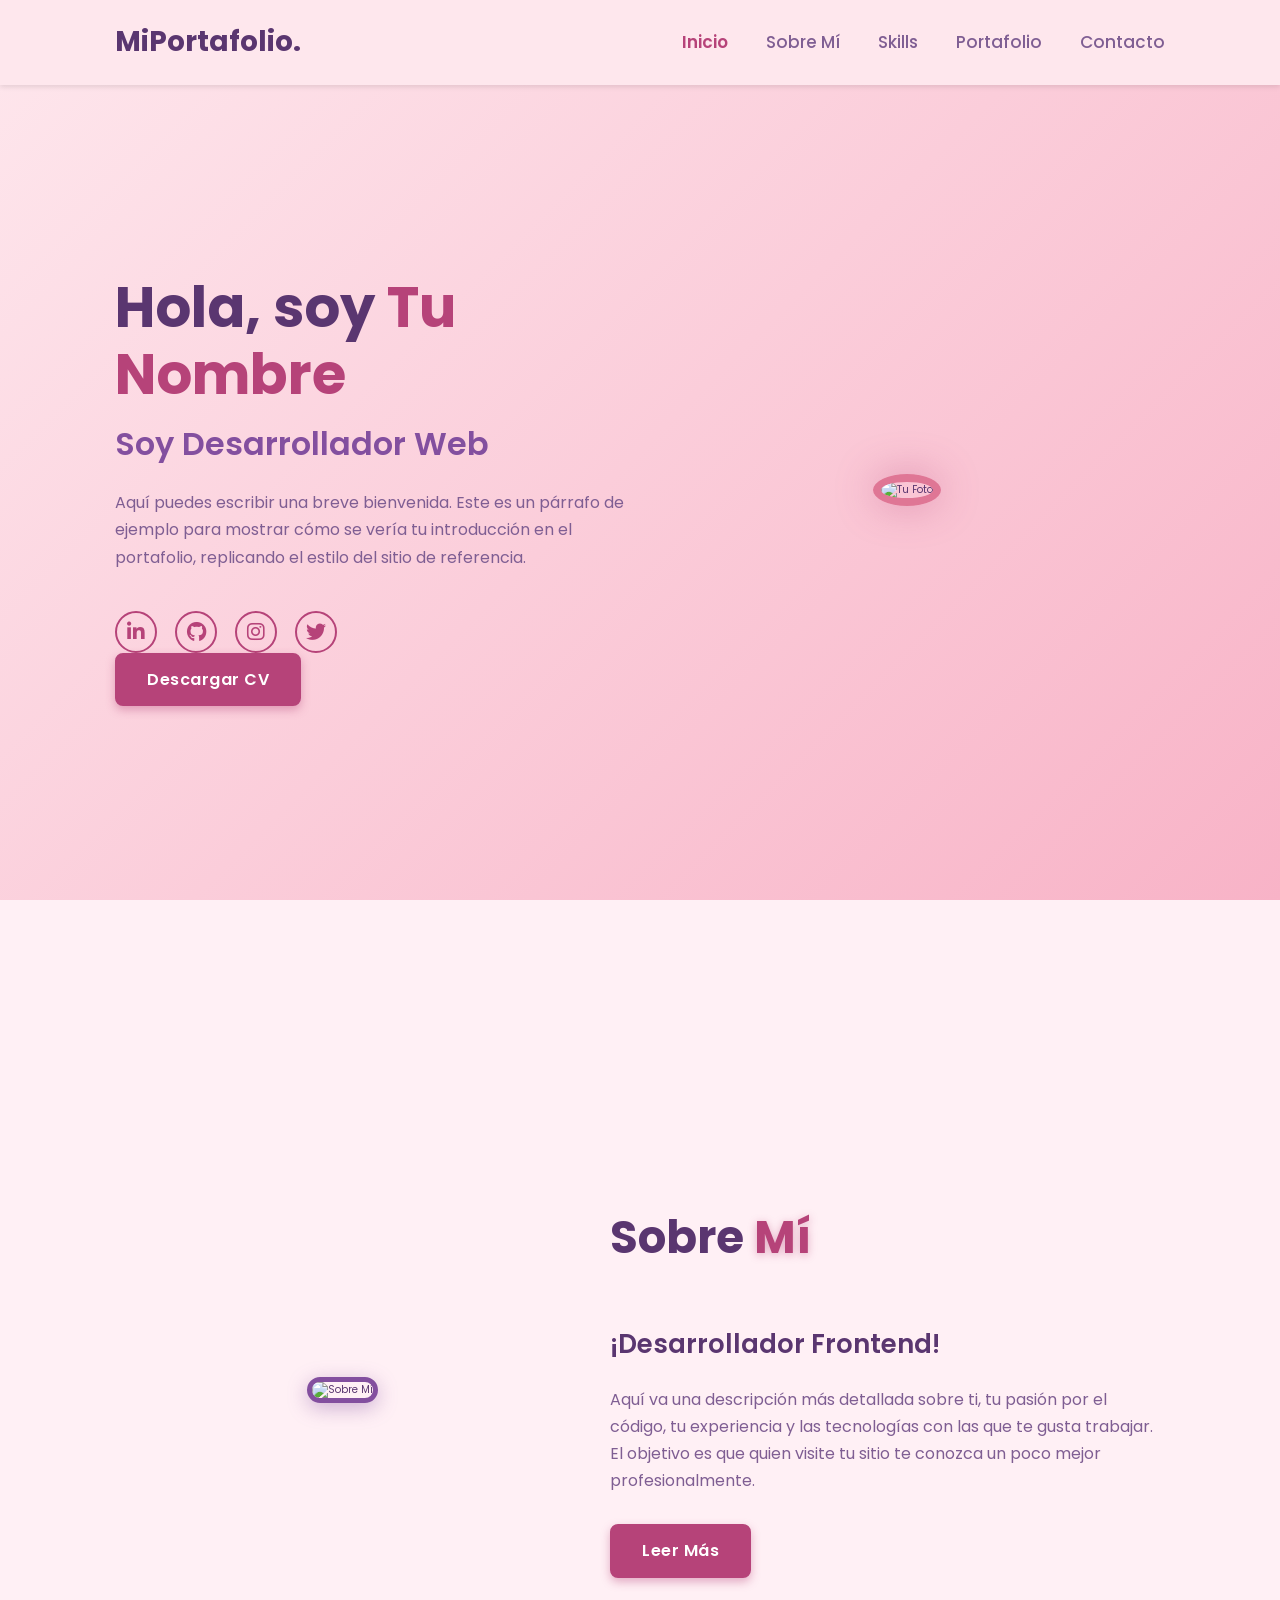
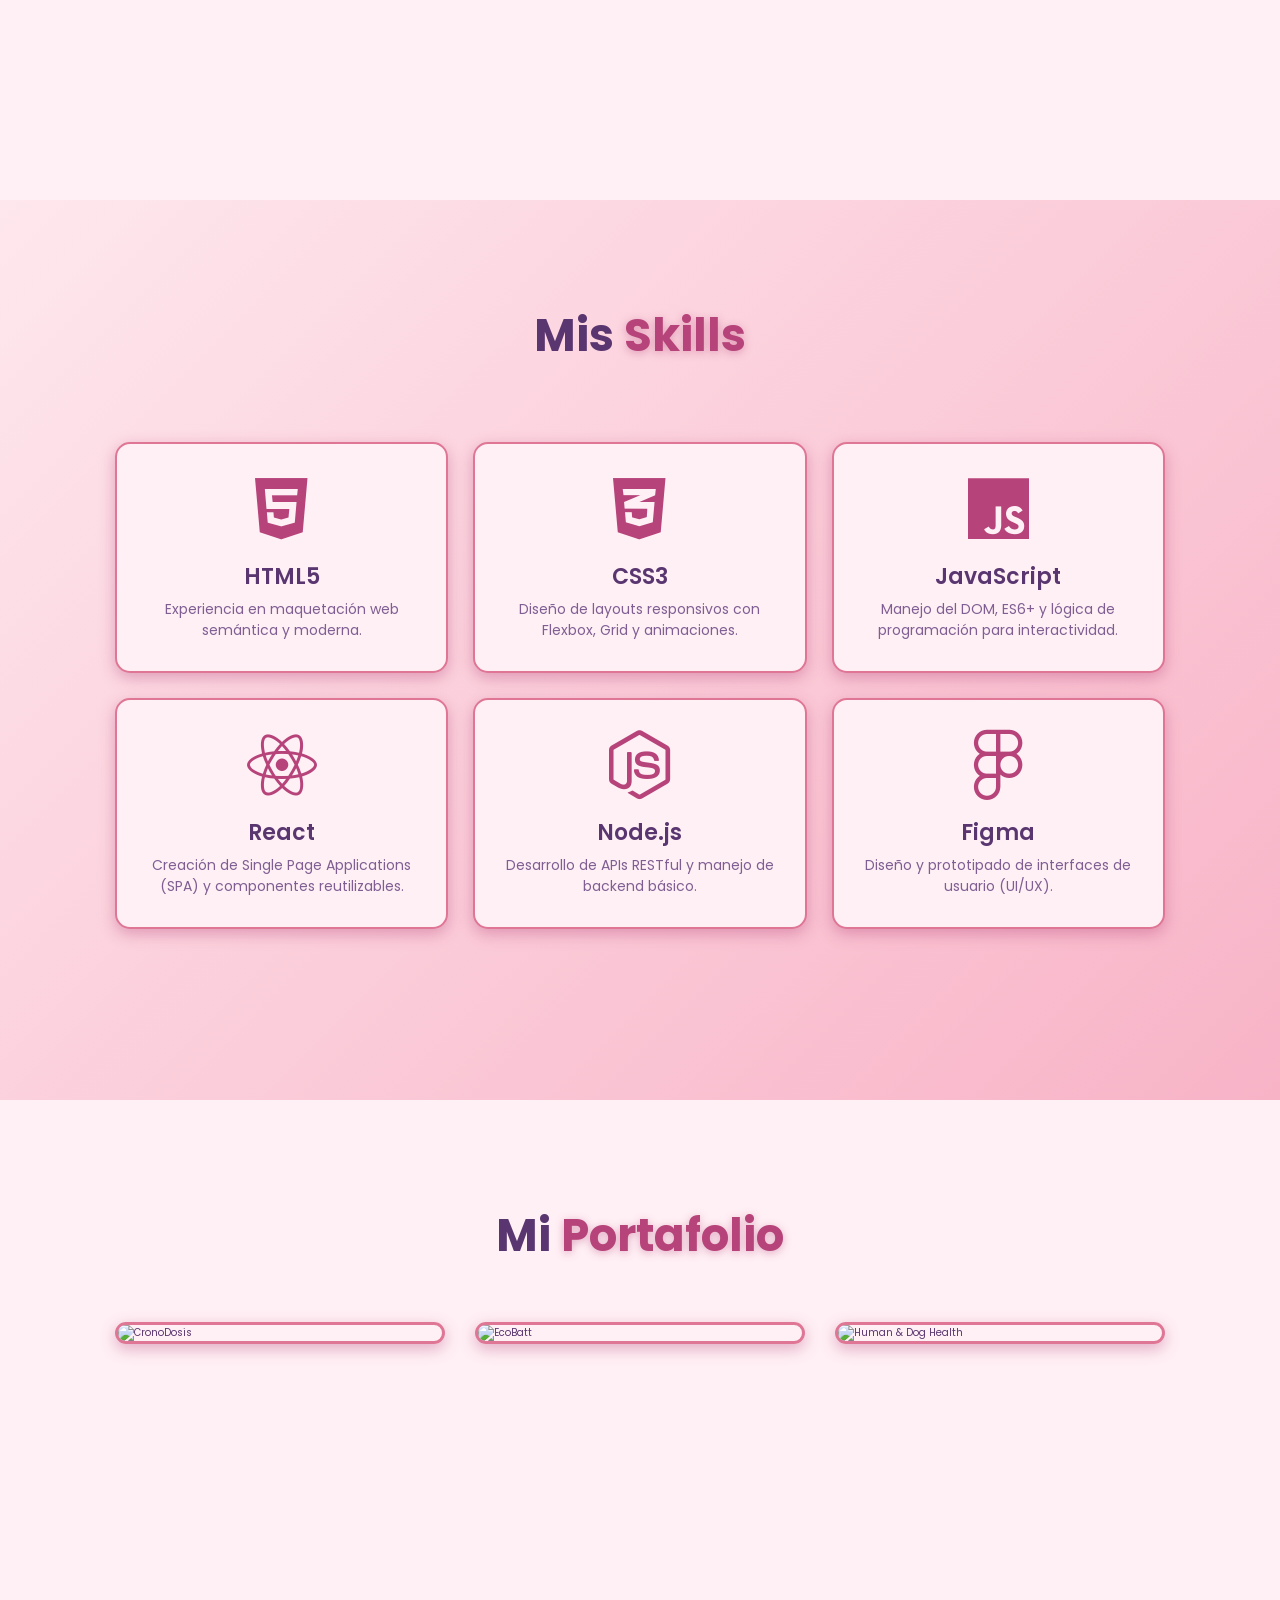
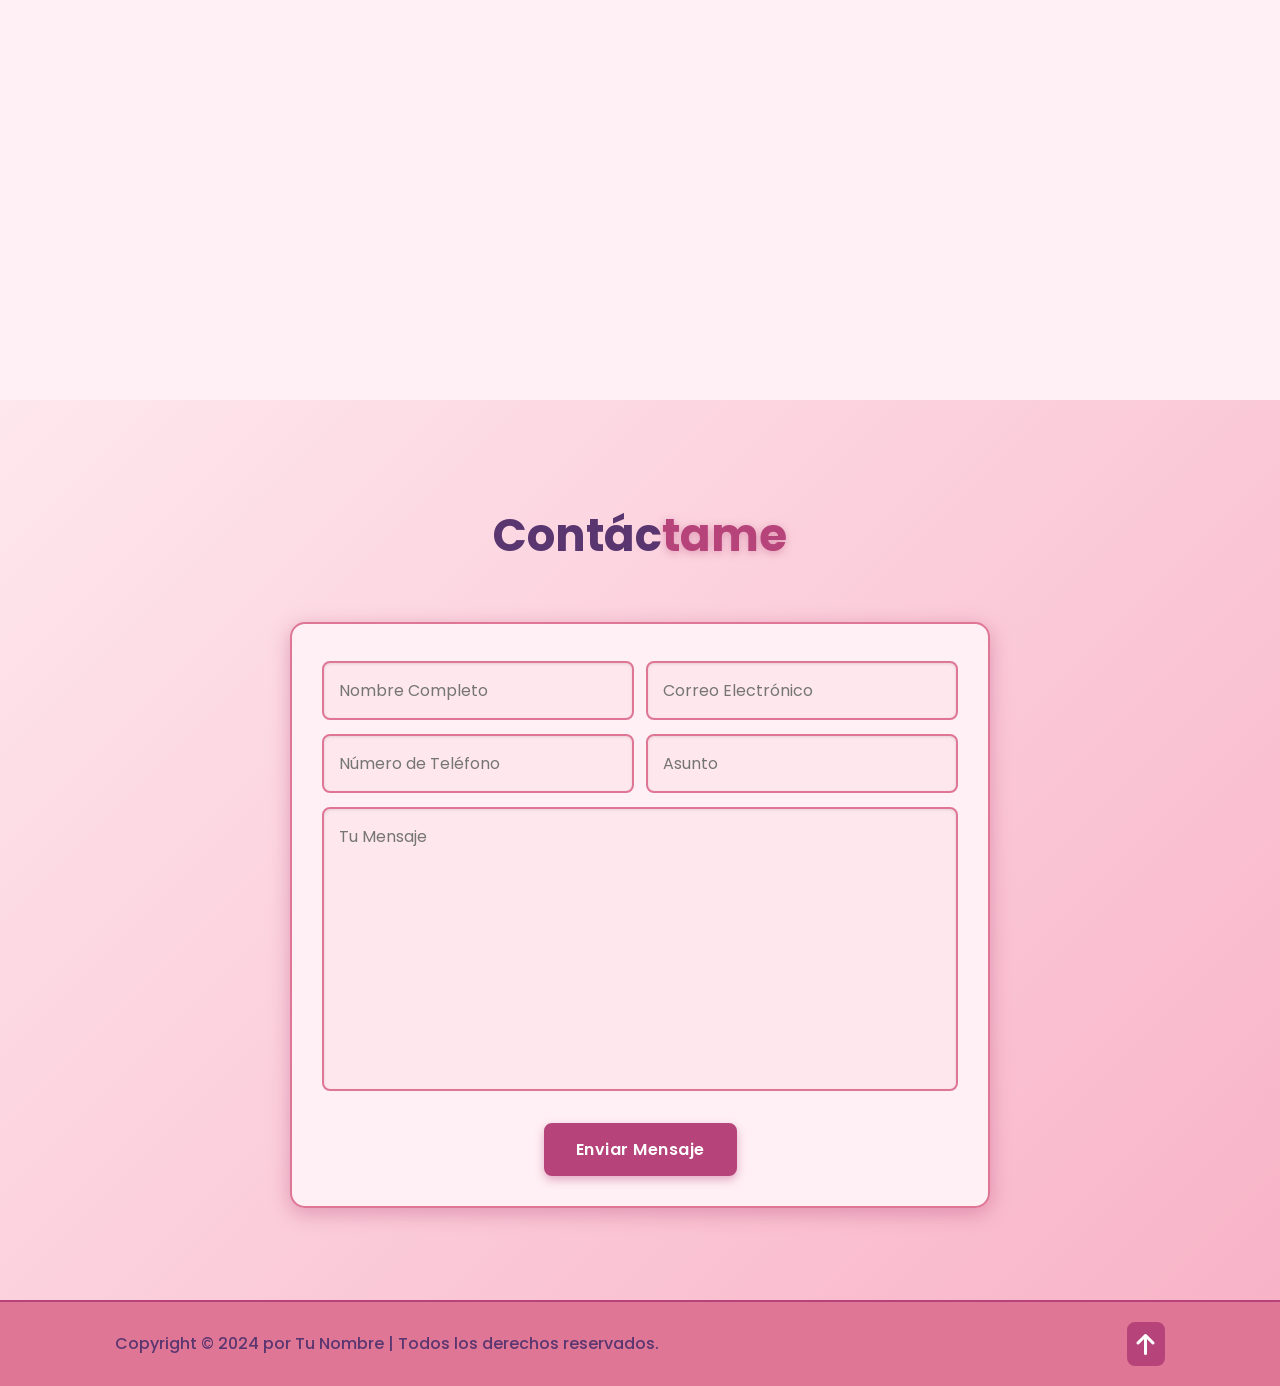
==== portafolio/index.html @ 4170297b "ok" ====
<!DOCTYPE html>
<html lang="es">
<head>
    <meta charset="UTF-8">
    <meta name="viewport" content="width=device-width, initial-scale=1.0">
    <title>Mi Portafolio - Dalia</title>
    
    <link rel="stylesheet" href="static/css/style.css">
    
    <link rel="stylesheet" href="https://cdnjs.cloudflare.com/ajax/libs/font-awesome/6.4.0/css/all.min.css">
</head>
<body>

    <header class="header" id="header">
        <a href="#home" class="logo">MiPortafolio.</a>
        
        <nav class="navbar">
            <a href="#home" class="active">Inicio</a>
            <a href="#about">Sobre Mí</a>
            <a href="#skills">Skills</a>
            <a href="#portfolio">Portafolio</a>
            <a href="#contact">Contacto</a>
        </nav>

        <div class="fas fa-bars" id="menu-icon"></div>
    </header>

    <section class="home" id="home">
        <div class="home-content">
            <h1>Hola, soy <span>Tu Nombre</span></h1>
            <h3 class="text-animation">Soy <span>Desarrollador Web</span></h3>
            <p>Aquí puedes escribir una breve bienvenida. Este es un párrafo de ejemplo para mostrar cómo se vería tu introducción en el portafolio, replicando el estilo del sitio de referencia.</p>
            
            <div class="social-links">
                <a href="#"><i class="fa-brands fa-linkedin-in"></i></a>
                <a href="#"><i class="fa-brands fa-github"></i></a>
                <a href="#"><i class="fa-brands fa-instagram"></i></a>
                <a href="#"><i class="fa-brands fa-twitter"></i></a>
            </div>

            <a href="#" class="btn">Descargar CV</a>
        </div>
        
        <div class="home-img">
            <img src="https://via.placeholder.com/500x500.png?text=Tu+Foto+Aqui" alt="Tu Foto">
        </div>
    </section>

    <section class="about" id="about">
        <div class="about-img">
            <img src="https://via.placeholder.com/500x500.png?text=Sobre+Mi" alt="Sobre Mí">
        </div>
        
        <div class="about-content">
            <h2 class="heading">Sobre <span>Mí</span></h2>
            <h3>¡Desarrollador Frontend!</h3>
            <p>Aquí va una descripción más detallada sobre ti, tu pasión por el código, tu experiencia y las tecnologías con las que te gusta trabajar. El objetivo es que quien visite tu sitio te conozca un poco mejor profesionalmente.</p>
            <a href="#" class="btn">Leer Más</a>
        </div>
    </section>

    <section class="skills" id="skills">
        <h2 class="heading">Mis <span>Skills</span></h2>
        
        <div class="skills-container">
            <div class="skills-box">
                <i class="fa-brands fa-html5"></i>
                <h3>HTML5</h3>
                <p>Experiencia en maquetación web semántica y moderna.</p>
            </div>
            
            <div class="skills-box">
                <i class="fa-brands fa-css3-alt"></i>
                <h3>CSS3</h3>
                <p>Diseño de layouts responsivos con Flexbox, Grid y animaciones.</p>
            </div>
            
            <div class="skills-box">
                <i class="fa-brands fa-js"></i>
                <h3>JavaScript</h3>
                <p>Manejo del DOM, ES6+ y lógica de programación para interactividad.</p>
            </div>
            
            <div class="skills-box">
                <i class="fa-brands fa-react"></i>
                <h3>React</h3>
                <p>Creación de Single Page Applications (SPA) y componentes reutilizables.</p>
            </div>

            <div class="skills-box">
                <i class="fa-brands fa-node-js"></i>
                <h3>Node.js</h3>
                <p>Desarrollo de APIs RESTful y manejo de backend básico.</p>
            </div>

            <div class="skills-box">
                <i class="fa-brands fa-figma"></i>
                <h3>Figma</h3>
                <p>Diseño y prototipado de interfaces de usuario (UI/UX).</p>
            </div>
        </div>
    </section>

    <section class="portfolio" id="portfolio">
        <h2 class="heading">Mi <span>Portafolio</span></h2>
        
        <div class="portfolio-container">
            <div class="portfolio-box">
                <img src="../assets/cronoDosis/prototipo.jpg" alt="CronoDosis">
                <div class="portfolio-layer">
                    <h4>CronoDosis</h4>
                    <p>Descripción del proyecto CronoDosis.</p>
                    <a href="#"><i class="fa-solid fa-up-right-from-square"></i></a>
                </div>
            </div>
            
            <div class="portfolio-box">
                <img src="../assets/ecoBatt/plano_ecobatt.png" alt="EcoBatt">
                <div class="portfolio-layer">
                    <h4>EcoBatt</h4>
                    <p>Descripción del proyecto EcoBatt.</p>
                    <a href="#"><i class="fa-solid fa-up-right-from-square"></i></a>
                </div>
            </div>
            
            <div class="portfolio-box">
                <img src="../assets/human&dog_health/mapa.png" alt="Human & Dog Health">
                <div class="portfolio-layer">
                    <h4>Human & Dog Health</h4>
                    <p>Descripción del proyecto de salud.</p>
                    <a href="#"><i class="fa-solid fa-up-right-from-square"></i></a>
                </div>
            </div>

            </div>
    </section>

    <section class="contact" id="contact">
        <h2 class="heading">Contác<span>tame</span></h2>
        
        <form action="#">
            <div class="input-box">
                <input type="text" placeholder="Nombre Completo">
                <input type="email" placeholder="Correo Electrónico">
            </div>
            <div class="input-box">
                <input type="tel" placeholder="Número de Teléfono">
                <input type="text" placeholder="Asunto">
            </div>
            <textarea name="message" id="message" cols="30" rows="10" placeholder="Tu Mensaje"></textarea>
            <input type="submit" value="Enviar Mensaje" class="btn">
        </form>
    </section>

    <footer class="footer">
        <div class="footer-text">
            <p>Copyright &copy; 2024 por Tu Nombre | Todos los derechos reservados.</p>
        </div>
        
        <div class="footer-iconTop">
            <a href="#home"><i class="fa-solid fa-arrow-up"></i></a>
        </div>
    </footer>

    <script src="static/js/script.js"></script>
</body>
</html>
---- portafolio/static/css/style.css ----
/* Importar una fuente de Google Fonts (opcional) */
@import url('https://fonts.googleapis.com/css2?family=Poppins:wght@300;400;500;600;700;800&display=swap');

* {
    margin: 0;
    padding: 0;
    box-sizing: border-box;
    text-decoration: none;
    border: none;
    outline: none;
    scroll-behavior: smooth;
    font-family: 'Poppins', sans-serif;
}

/* --- Paleta de Colores (inspirada en las dalias) --- */
:root {
    --dahlia-light-pink: #FEE7ED;
    --dahlia-soft-pink: #F8B3C7;
    --dahlia-medium-pink: #DF7695;
    --dahlia-fuchsia: #B64379;
    --dahlia-purple: #834F9F;
    --dahlia-dark-purple: #5A3670;

    --bg-primary: var(--dahlia-light-pink);
    --bg-secondary: var(--dahlia-soft-pink);
    --bg-tertiary: #FFF0F5;

    --main-accent: var(--dahlia-fuchsia);
    --secondary-accent: var(--dahlia-medium-pink);
    --tertiary-accent: var(--dahlia-purple);

    --text-primary: var(--dahlia-dark-purple);
    --text-secondary: #7F5E93;
    --text-on-accent: white;

    --shadow-color-main: rgba(90, 54, 112, 0.4);
    --shadow-color-secondary: rgba(182, 67, 121, 0.4);
    --shadow-color-tertiary: rgba(131, 79, 159, 0.4);
    --shadow-color-light: rgba(0, 0, 0, 0.1);

    --border-soft: var(--main-accent);
    --border-vibrant: var(--dahlia-dark-purple);

    --hover-bg: var(--dahlia-dark-purple);
    --hover-text: white;
}

html {
    font-size: 62.5%;
    overflow-x: hidden;
}

body {
    background: var(--bg-primary);
    color: var(--text-primary);
    line-height: 1.6;
}

section {
    min-height: 100vh;
    padding: 10rem 9% 2rem;
}

/* --- Encabezado (Header) - Estilo Réplica --- */
.header {
    position: fixed;
    top: 0;
    left: 0;
    width: 100%;
    padding: 2rem 9%;
    background: var(--bg-primary); /* Fondo rosa pálido */
    display: flex;
    justify-content: space-between;
    align-items: center;
    z-index: 1000;
    transition: all .3s ease;
    box-shadow: 0 .2rem .5rem var(--shadow-color-light);
}

/* Encabezado "pegajoso" (sticky) que se añade con JS */
.header.sticky {
    background: var(--bg-tertiary);
    box-shadow: 0 .4rem 1rem var(--shadow-color-secondary);
    padding: 1.5rem 9%;
}

.logo {
    font-size: 2.8rem;
    color: var(--text-primary);
    font-weight: 700;
}

.navbar a {
    font-size: 1.7rem;
    color: var(--text-secondary); /* Texto secundario morado */
    font-weight: 500;
    margin-left: 3.5rem;
    transition: .3s ease;
}

.navbar a:hover,
.navbar a.active {
    color: var(--main-accent); /* Acento fucsia al estar activo */
    font-weight: 600;
}

#menu-icon {
    font-size: 3.6rem;
    color: var(--text-primary);
    cursor: pointer;
    display: none; /* Oculto en escritorio */
}

/* --- Estilos Generales de Componentes --- */
.heading {
    text-align: center;
    font-size: 4.5rem;
    margin-bottom: 5rem;
    font-weight: 700;
}

.heading span {
    color: var(--main-accent);
    text-shadow: 0 .2rem .8rem var(--shadow-color-secondary);
}

.btn {
    display: inline-block;
    padding: 1.2rem 3rem;
    background: var(--main-accent);
    border-radius: 0.8rem; /* Bordes menos redondeados, como en el sitio */
    box-shadow: 0 .4rem 1rem var(--shadow-color-secondary);
    font-size: 1.6rem;
    color: var(--text-on-accent);
    letter-spacing: .05rem;
    font-weight: 600;
    transition: all .4s ease;
    border: .2rem solid var(--main-accent);
}

.btn:hover {
    background: var(--hover-bg);
    transform: scale(1.03);
    box-shadow: 0 .6rem 1.5rem var(--shadow-color-main);
    border-color: var(--hover-bg);
}

/* --- Sección Inicio (Home) --- */
.home {
    display: flex;
    justify-content: space-between;
    align-items: center;
    flex-wrap: wrap;
    gap: 2rem;
    background: linear-gradient(135deg, var(--bg-primary) 0%, var(--bg-secondary) 100%);
}

.home-content {
    flex: 1 1 40rem;
}

.home-content h1 {
    font-size: 5.6rem;
    font-weight: 700;
    color: var(--text-primary);
    line-height: 1.2;
}

.home-content h1 span {
    color: var(--main-accent);
}

.home-content h3 {
    font-size: 3.2rem;
    font-weight: 600;
    color: var(--tertiary-accent); /* Acento morado */
    margin: 1rem 0;
}

.home-content p {
    font-size: 1.6rem;
    color: var(--text-secondary);
    margin: 2rem 0 4rem;
    font-weight: 400;
    line-height: 1.7;
}

.social-links a {
    display: inline-flex;
    justify-content: center;
    align-items: center;
    width: 4.2rem;
    height: 4.2rem;
    background: transparent;
    border: .2rem solid var(--main-accent);
    border-radius: 50%;
    font-size: 2rem;
    color: var(--main-accent);
    margin: 0 1.5rem 0 0;
    transition: .3s ease;
}

.social-links a:hover {
    background: var(--main-accent);
    color: var(--text-on-accent);
    box-shadow: 0 0 1.5rem var(--shadow-color-secondary);
}

.home-img {
    flex: 1 1 40rem;
    text-align: center;
}

.home-img img {
    width: 80%;
    max-width: 45rem;
    border-radius: 50%;
    border: .8rem solid var(--secondary-accent);
    box-shadow: 0 0 4rem var(--shadow-color-secondary);
    animation: floatImage 4s ease-in-out infinite alternate;
}

@keyframes floatImage {
    0% { transform: translateY(0); }
    100% { transform: translateY(-2.4rem); }
}

/* --- Sección Sobre Mí (About) --- */
.about {
    display: flex;
    justify-content: center;
    align-items: center;
    flex-wrap: wrap;
    gap: 4rem;
    background: var(--bg-tertiary); /* Fondo blanco rosado */
}

.about-img {
    flex: 1 1 40rem;
    text-align: center;
}

.about-img img {
    width: 80%;
    max-width: 45rem;
    border-radius: 1.5rem; /* Borde cuadrado como en el sitio */
    border: .5rem solid var(--tertiary-accent);
    box-shadow: 0 .5rem 2rem var(--shadow-color-tertiary);
}

.about-content {
    flex: 1 1 50rem;
}

.about-content h2 {
    text-align: left;
    font-size: 4.5rem;
}

.about-content h3 {
    font-size: 2.6rem;
    font-weight: 600;
    color: var(--text-primary);
    margin-top: 1rem;
}

.about-content p {
    font-size: 1.6rem;
    color: var(--text-secondary);
    margin: 2rem 0 3rem;
    font-weight: 400;
    line-height: 1.7;
}

/* --- Sección Habilidades (Skills) - REPLICA --- */
.skills {
    background: linear-gradient(135deg, var(--bg-primary) 0%, var(--bg-secondary) 100%);
}

.skills .heading {
    margin-bottom: 7rem;
}

.skills-container {
    display: grid;
    grid-template-columns: repeat(auto-fit, minmax(25rem, 1fr));
    gap: 2.5rem;
    justify-content: center;
}

.skills-box {
    background: var(--bg-tertiary);
    padding: 3rem 2rem;
    border-radius: 1.5rem;
    text-align: center;
    border: .2rem solid var(--secondary-accent);
    box-shadow: 0 .5rem 1.5rem var(--shadow-color-secondary);
    transition: all .4s ease;
}

.skills-box:hover {
    transform: translateY(-1rem);
    border-color: var(--tertiary-accent);
    box-shadow: 0 1rem 2.5rem var(--shadow-color-tertiary);
}

.skills-box i {
    font-size: 7rem;
    color: var(--main-accent);
    margin-bottom: 1.5rem;
}

.skills-box h3 {
    font-size: 2.2rem;
    font-weight: 600;
    color: var(--text-primary);
    margin-bottom: 0.5rem;
}

.skills-box p {
    font-size: 1.4rem;
    color: var(--text-secondary);
    line-height: 1.5;
}

/* --- Sección Portafolio --- */
.portfolio {
    background: var(--bg-tertiary);
}

.portfolio-container {
    display: grid;
    grid-template-columns: repeat(auto-fit, minmax(30rem, 1fr));
    gap: 3rem;
}

.portfolio-box {
    position: relative;
    border-radius: 1.5rem;
    box-shadow: 0 .5rem 1.5rem var(--shadow-color-secondary);
    overflow: hidden;
    display: flex;
    border: .3rem solid var(--secondary-accent);
}

.portfolio-box img {
    width: 100%;
    height: 100%;
    object-fit: cover;
    transition: .5s ease;
}

.portfolio-box:hover img {
    transform: scale(1.1);
}

.portfolio-layer {
    position: absolute;
    bottom: 0;
    left: 0;
    width: 100%;
    height: 100%;
    background: linear-gradient(to top, var(--main-accent), rgba(90, 54, 112, 0.7)); /* Fucsia a Morado oscuro transparente */
    display: flex;
    flex-direction: column;
    justify-content: center;
    align-items: center;
    text-align: center;
    padding: 0 4rem;
    opacity: 0; /* Oculto por defecto */
    transition: .5s ease;
}

.portfolio-box:hover .portfolio-layer {
    opacity: 1; /* Aparece al hacer hover */
}

.portfolio-layer h4 {
    font-size: 3rem;
    font-weight: 600;
    color: var(--text-on-accent);
    margin-bottom: 1rem;
}

.portfolio-layer p {
    font-size: 1.6rem;
    color: var(--text-on-accent);
    margin-bottom: 2rem;
}

.portfolio-layer a {
    display: inline-flex;
    justify-content: center;
    align-items: center;
    width: 5rem;
    height: 5rem;
    background: var(--text-on-accent);
    border-radius: 50%;
}

.portfolio-layer a i {
    font-size: 2rem;
    color: var(--main-accent);
}

/* --- Sección Contacto --- */
.contact {
    background: linear-gradient(135deg, var(--bg-primary) 0%, var(--bg-secondary) 100%);
}

.contact form {
    max-width: 70rem;
    margin: 1rem auto;
    text-align: center;
    background: var(--bg-tertiary);
    padding: 3rem;
    border-radius: 1.5rem;
    border: .2rem solid var(--secondary-accent);
    box-shadow: 0 .5rem 2rem var(--shadow-color-secondary);
}

.contact form .input-box {
    display: flex;
    justify-content: space-between;
    flex-wrap: wrap;
}

.contact form .input-box input,
.contact form textarea {
    width: 100%;
    padding: 1.5rem;
    font-size: 1.6rem;
    color: var(--text-primary);
    background: var(--bg-primary);
    border-radius: .8rem;
    margin: .7rem 0;
    border: .2rem solid var(--secondary-accent);
    box-shadow: inset 0 .1rem .3rem var(--shadow-color-light);
    transition: .3s ease;
}

.contact form .input-box input:focus,
.contact form textarea:focus {
    border-color: var(--main-accent);
    box-shadow: 0 0 1rem var(--shadow-color-secondary);
}

.contact form .input-box input {
    width: 49%;
}

.contact form textarea {
    resize: none;
    min-height: 15rem;
}

.contact form .btn {
    margin-top: 2rem;
    cursor: pointer;
}

/* --- Pie de Página (Footer) --- */
.footer {
    display: flex;
    justify-content: space-between;
    align-items: center;
    flex-wrap: wrap;
    padding: 2rem 9%;
    background: var(--secondary-accent); /* Rosa suave */
    border-top: .2rem solid var(--main-accent);
}

.footer-text p {
    font-size: 1.6rem;
    color: var(--text-primary);
    font-weight: 500;
}

.footer-iconTop a {
    display: inline-flex;
    justify-content: center;
    align-items: center;
    padding: .8rem;
    background: var(--main-accent);
    border-radius: .8rem;
    border: .2rem solid var(--main-accent);
    transition: .3s ease;
}

.footer-iconTop a:hover {
    background: var(--hover-bg);
    border-color: var(--hover-bg);
    box-shadow: 0 0 1rem var(--shadow-color-main);
}

.footer-iconTop a i {
    font-size: 2.4rem;
    color: var(--text-on-accent);
}


/* --- DISEÑO RESPONSIVO (Réplica) --- */

@media (max-width: 1200px) {
    html {
        font-size: 55%;
    }
}

@media (max-width: 991px) {
    .header {
        padding: 2rem 3%;
    }
    .header.sticky {
        padding: 1.5rem 3%;
    }
    section {
        padding: 10rem 3% 2rem;
    }
    .footer {
        padding: 2rem 3%;
    }
    .home-img img {
        width: 100%;
        max-width: 40rem;
    }
    .about-img img {
        width: 100%;
        max-width: 40rem;
    }
}

@media (max-width: 768px) {
    #menu-icon {
        display: block;
    }

    .navbar {
        position: absolute;
        top: 100%;
        left: 0;
        width: 100%;
        padding: 1rem 3%;
        background: var(--bg-tertiary);
        border-top: .1rem solid var(--shadow-color-light);
        box-shadow: 0 .5rem 1rem var(--shadow-color-light);
        /* Ocultar menú por defecto */
        display: none;
    }

    /* Clase que JS agregará para mostrar el menú */
    .navbar.active {
        display: block;
    }

    .navbar a {
        display: block;
        font-size: 2rem;
        margin: 3rem 0;
        text-align: center;
    }
    
    .home {
        flex-direction: column-reverse; /* Imagen arriba, texto abajo */
        text-align: center;
    }
    .home-content h1 {
        font-size: 5rem;
    }
    .home-content h3 {
        font-size: 2.8rem;
    }
    .home-img {
        margin-bottom: 3rem;
    }
    .home-img img {
        width: 70vw;
    }
    
    .about {
        flex-direction: column;
        text-align: center;
    }
    .about-img {
        margin-bottom: 3rem;
    }
    .about-img img {
        width: 70vw;
    }
    .about-content h2 {
        text-align: center;
    }
    
    .contact form .input-box input {
        width: 100%;
    }
}

@media (max-width: 450px) {
    html {
        font-size: 50%;
    }
    .home-img img {
        width: 90vw;
    }
    .about-img img {
        width: 90vw;
    }
    .footer {
        flex-direction: column-reverse;
        gap: 2rem;
    }
}
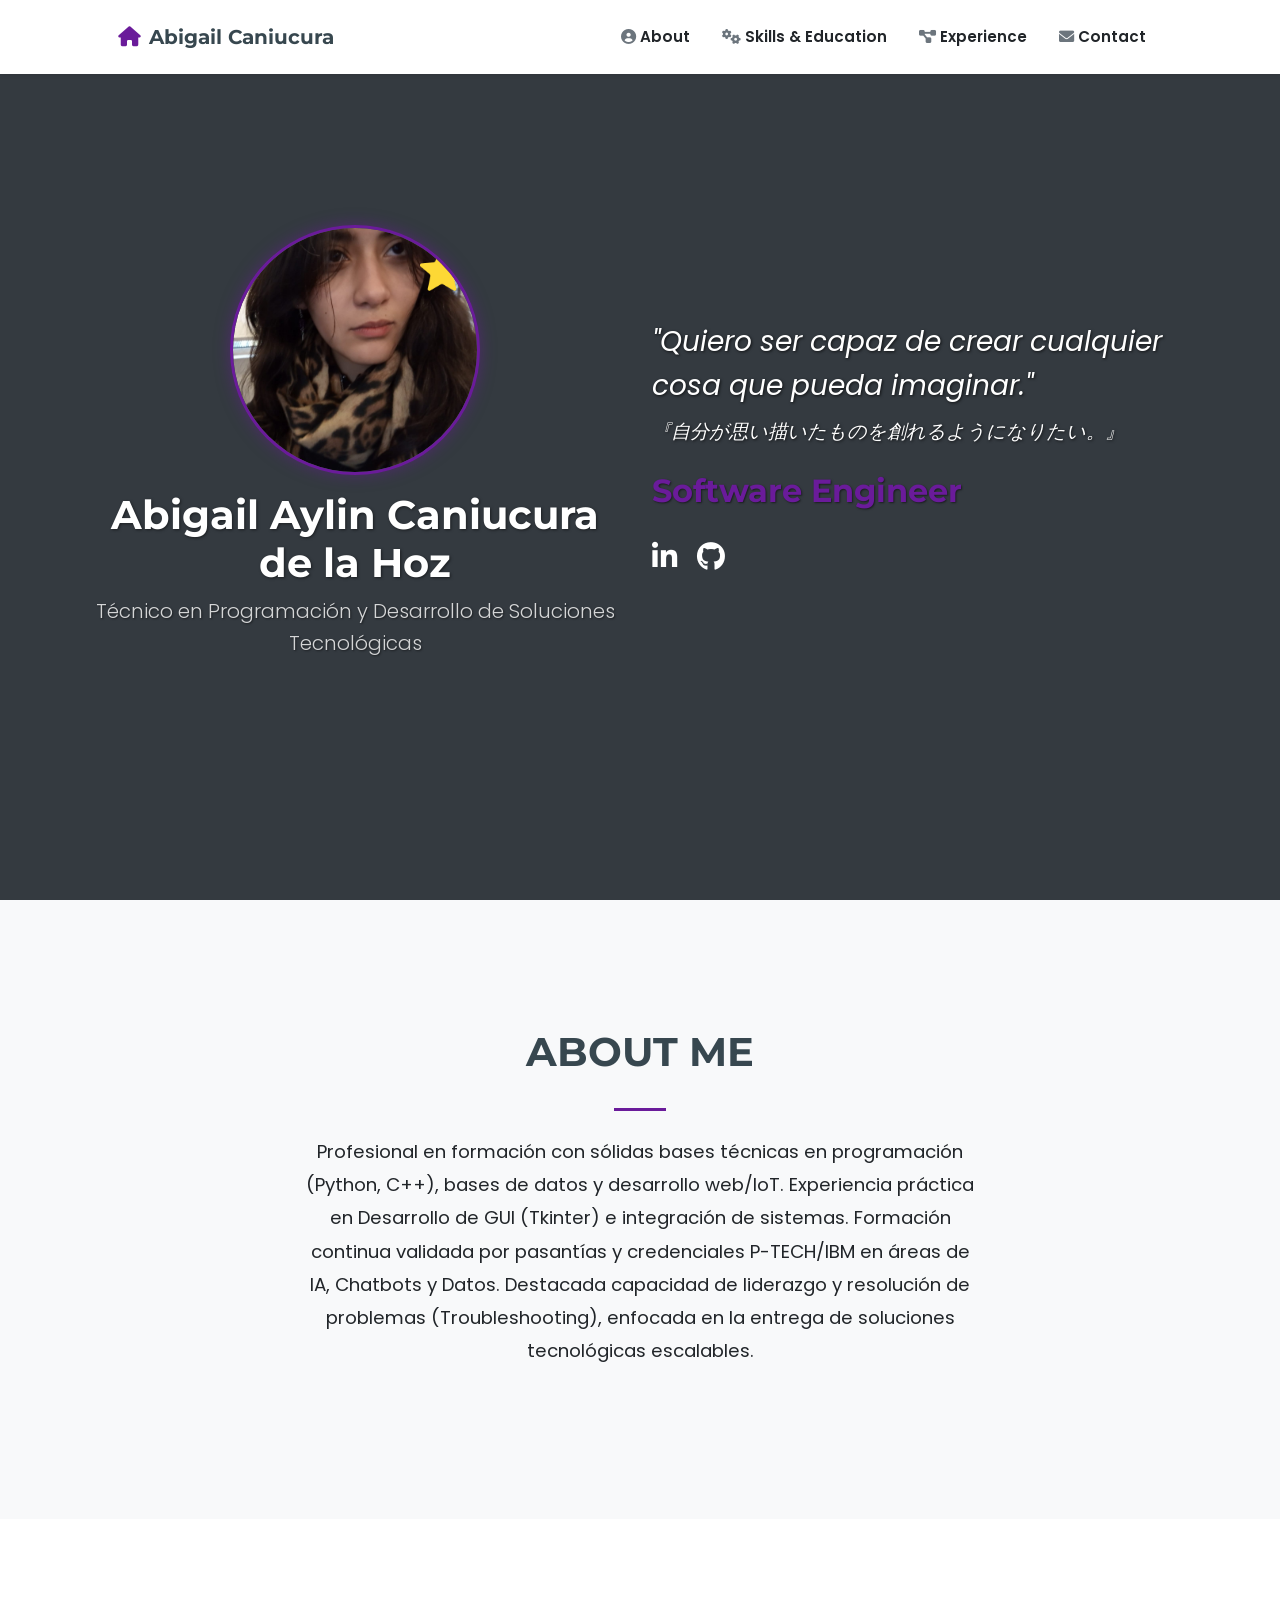
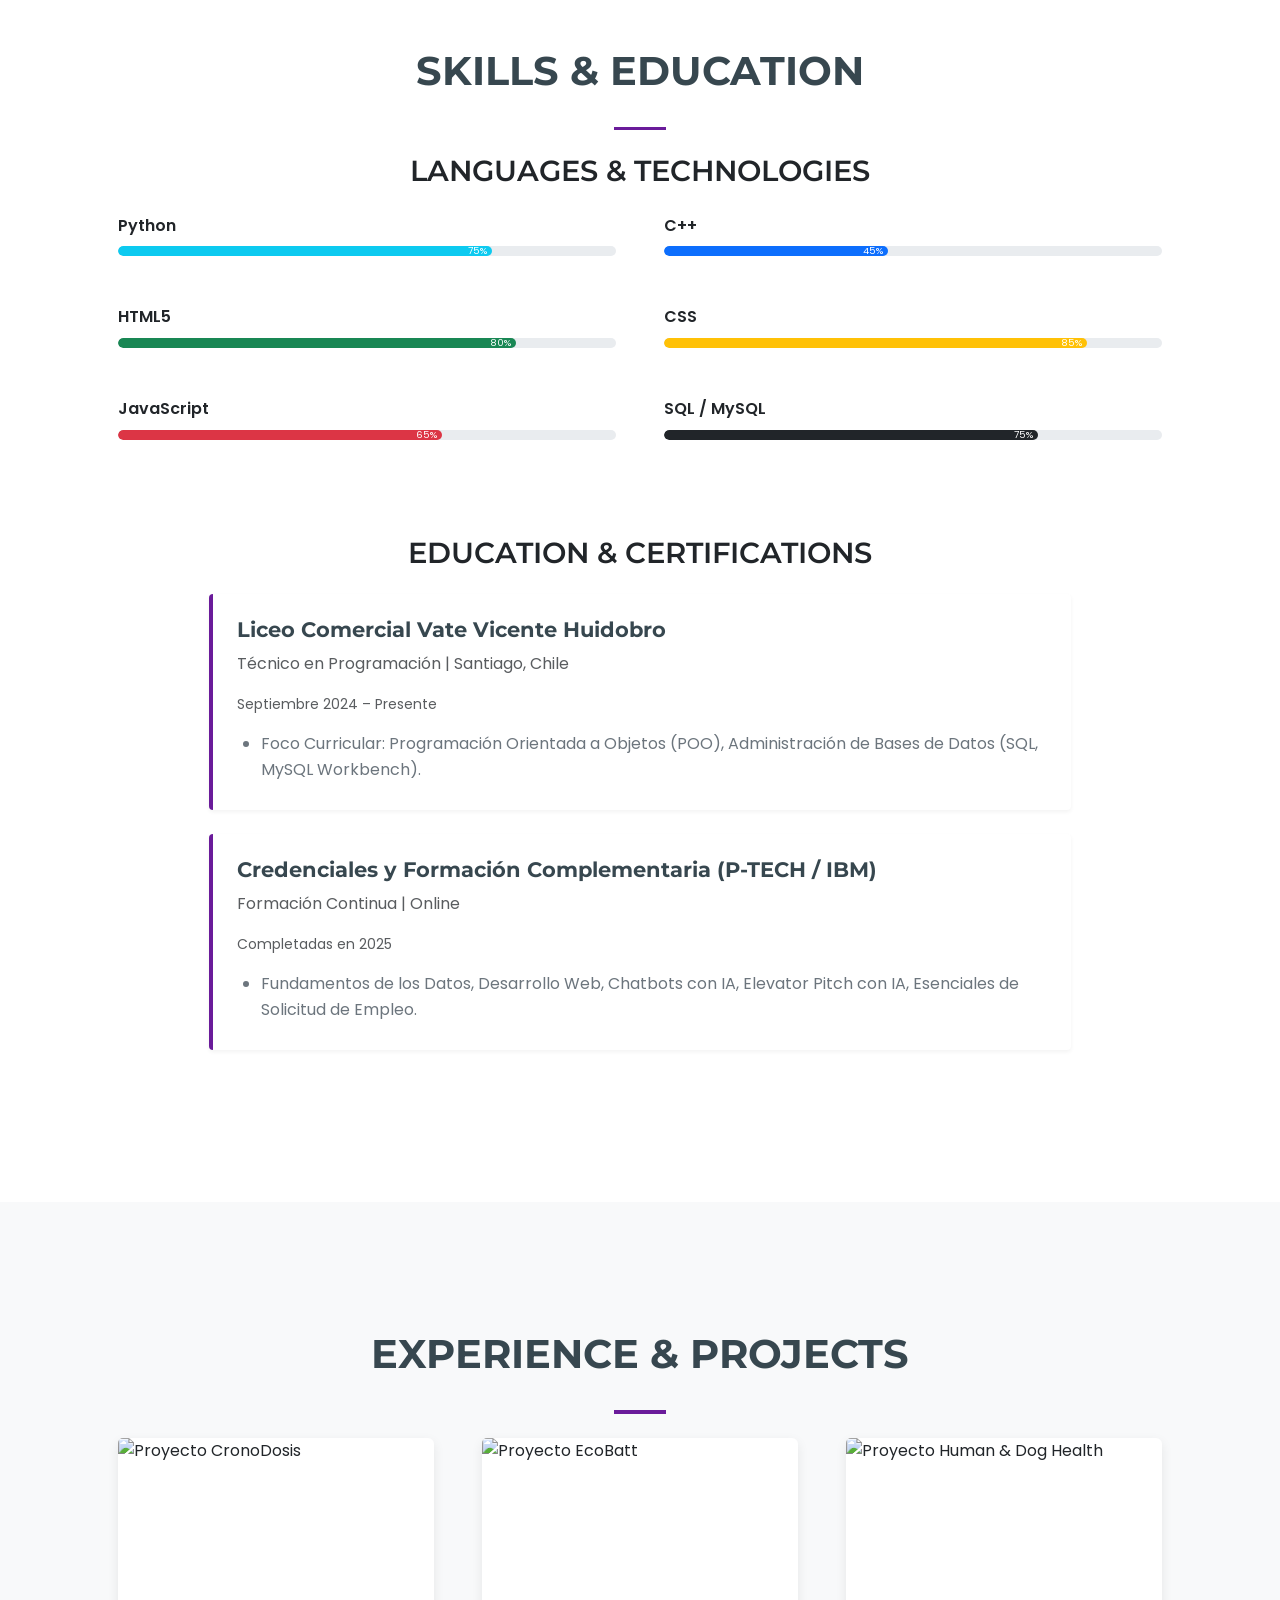
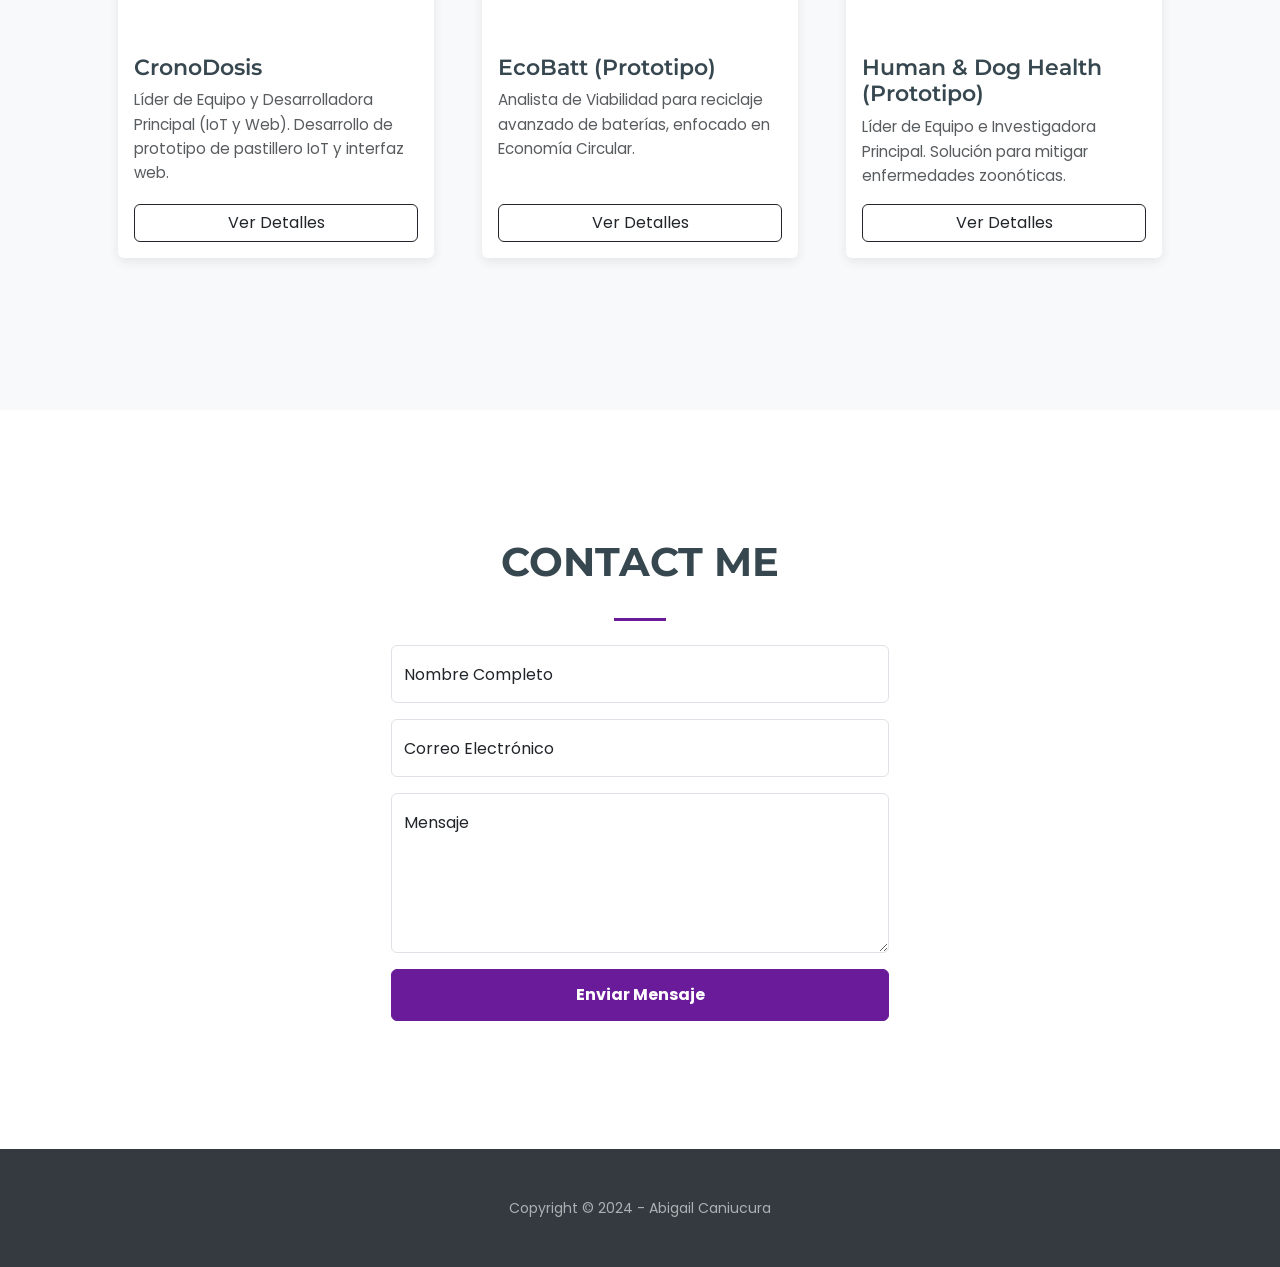
==== commit 8f855c83: "ok" ====
--- a/portafolio/index.html
+++ b/portafolio/index.html
@@ -3,165 +3,359 @@
 <head>
     <meta charset="UTF-8">
     <meta name="viewport" content="width=device-width, initial-scale=1.0">
-    <title>Mi Portafolio - Dalia</title>
+    <title>Portafolio - Abigail Caniucura</title>
     
-    <link rel="stylesheet" href="static/css/style.css">
+    <link rel="preconnect" href="https://fonts.googleapis.com">
+    <link rel="preconnect" href="https://fonts.gstatic.com" crossorigin>
+    <link href="https://fonts.googleapis.com/css2?family=Montserrat:wght@400;700&family=Poppins:wght@300;400;700&display=swap" rel="stylesheet">
     
-    <link rel="stylesheet" href="https://cdnjs.cloudflare.com/ajax/libs/font-awesome/6.4.0/css/all.min.css">
+    <link href="https://cdn.jsdelivr.net/npm/bootstrap@5.3.3/dist/css/bootstrap.min.css" rel="stylesheet">
+    <link href="https://cdnjs.cloudflare.com/ajax/libs/font-awesome/6.0.0-beta3/css/all.min.css" rel="stylesheet">
+    
+    <link rel="stylesheet" href="assets/css/style.css">
 </head>
-<body>
-
-    <header class="header" id="header">
-        <a href="#home" class="logo">MiPortafolio.</a>
-        
-        <nav class="navbar">
-            <a href="#home" class="active">Inicio</a>
-            <a href="#about">Sobre Mí</a>
-            <a href="#skills">Skills</a>
-            <a href="#portfolio">Portafolio</a>
-            <a href="#contact">Contacto</a>
-        </nav>
-
-        <div class="fas fa-bars" id="menu-icon"></div>
+<body data-bs-spy="scroll" data-bs-target="#mainNav" data-bs-offset="100">
+
+    <nav class="navbar navbar-expand-lg navbar-light fixed-top py-3" id="mainNav">
+        <div class="container px-4 px-lg-5">
+            <a class="navbar-brand" href="#page-top">
+                <i class="fas fa-home me-2"></i>Abigail Caniucura
+            </a>
+            <button class="navbar-toggler navbar-toggler-right" type="button" data-bs-toggle="collapse" data-bs-target="#navbarResponsive" aria-controls="navbarResponsive" aria-expanded="false" aria-label="Toggle navigation">
+                <span class="navbar-toggler-icon"></span>
+            </button>
+            <div class="collapse navbar-collapse" id="navbarResponsive">
+                <ul class="navbar-nav ms-auto my-2 my-lg-0">
+                    <li class="nav-item"><a class="nav-link" href="#about"><i class="fas fa-user-circle me-1"></i>About</a></li>
+                    <li class="nav-item"><a class="nav-link" href="#skills-education"><i class="fas fa-cogs me-1"></i>Skills & Education</a></li>
+                    <li class="nav-item"><a class="nav-link" href="#experience"><i class="fas fa-project-diagram me-1"></i>Experience</a></li>
+                    <li class="nav-item"><a class="nav-link" href="#contact"><i class="fas fa-envelope me-1"></i>Contact</a></li>
+                </ul>
+            </div>
+        </div>
+    </nav>
+
+    <header class="masthead d-flex align-items-center justify-content-center" id="page-top">
+        <div class="masthead-bg"></div> <div class="container text-center text-white z-1">
+            <div class="row align-items-center">
+                <div class="col-lg-6 mb-5 mb-lg-0">
+                    <div class="profile-circle-container position-relative mx-auto">
+                        <img class="profile-img" src="assets/img/perfilAby.jpeg" alt="Abigail Caniucura">
+                        <div class="star-decoration position-absolute">⭐️</div>
+                    </div>
+                    <h2 class="mt-3">Abigail Aylin Caniucura de la Hoz</h2>
+                    <p class="subheading-header">Técnico en Programación y Desarrollo de Soluciones Tecnológicas</p>
+                </div>
+                <div class="col-lg-6 text-lg-start mt-5 mt-lg-0">
+                    <blockquote class="mb-4">
+                        "Quiero ser capaz de crear cualquier cosa que pueda imaginar."
+                        <br>
+                        <span class="japanese-quote">『自分が思い描いたものを創れるようになりたい。』</span>
+                    </blockquote>
+                    <h3 class="role-title">Software Engineer</h3>
+                    <div class="social-icons-header mt-4">
+                        <a class="social-link" href="#!" aria-label="LinkedIn"><i class="fab fa-linkedin-in"></i></a>
+                        <a class="social-link" href="#!" aria-label="GitHub"><i class="fab fa-github"></i></a>
+                    </div>
+                </div>
+            </div>
+        </div>
     </header>
 
-    <section class="home" id="home">
-        <div class="home-content">
-            <h1>Hola, soy <span>Tu Nombre</span></h1>
-            <h3 class="text-animation">Soy <span>Desarrollador Web</span></h3>
-            <p>Aquí puedes escribir una breve bienvenida. Este es un párrafo de ejemplo para mostrar cómo se vería tu introducción en el portafolio, replicando el estilo del sitio de referencia.</p>
+    <section class="page-section bg-light" id="about">
+        <div class="container px-4 px-lg-5">
+            <h2 class="text-center mt-0 section-heading">ABOUT ME</h2>
+            <hr class="divider">
+            <div class="row gx-4 gx-lg-5 justify-content-center">
+                <div class="col-lg-8 text-center">
+                    <p class="text-dark mb-4 about-text">
+                        Profesional en formación con sólidas bases técnicas en programación (Python, C++), bases de datos y desarrollo web/IoT. Experiencia práctica en Desarrollo de GUI (Tkinter) e integración de sistemas.
+                        Formación continua validada por pasantías y credenciales P-TECH/IBM en áreas de IA, Chatbots y Datos. Destacada capacidad de liderazgo y resolución de problemas (Troubleshooting), enfocada en la entrega de soluciones tecnológicas escalables.
+                    </p>
+                </div>
+            </div>
+        </div>
+    </section>
+
+    <section class="page-section" id="skills-education">
+        <div class="container px-4 px-lg-5">
+            <h2 class="text-center mt-0 section-heading">SKILLS & EDUCATION</h2>
+            <hr class="divider">
             
-            <div class="social-links">
-                <a href="#"><i class="fa-brands fa-linkedin-in"></i></a>
-                <a href="#"><i class="fa-brands fa-github"></i></a>
-                <a href="#"><i class="fa-brands fa-instagram"></i></a>
-                <a href="#"><i class="fa-brands fa-twitter"></i></a>
-            </div>
-
-            <a href="#" class="btn">Descargar CV</a>
-        </div>
-        
-        <div class="home-img">
-            <img src="https://via.placeholder.com/500x500.png?text=Tu+Foto+Aqui" alt="Tu Foto">
+            <div class="mb-5">
+                <h3 class="text-center sub-section-heading mb-4">LANGUAGES & TECHNOLOGIES</h3>
+                <div class="row gx-4 gx-lg-5">
+                    <div class="col-lg-6 mb-4">
+                        <div class="skill-item">
+                            <span class="skill-name">Python</span>
+                            <div class="progress">
+                                <div class="progress-bar bg-info" role="progressbar" style="width: 75%" aria-valuenow="75" aria-valuemin="0" aria-valuemax="100">75%</div>
+                            </div>
+                        </div>
+                    </div>
+                    <div class="col-lg-6 mb-4">
+                        <div class="skill-item">
+                            <span class="skill-name">C++</span>
+                            <div class="progress">
+                                <div class="progress-bar bg-primary" role="progressbar" style="width: 45%" aria-valuenow="60" aria-valuemin="0" aria-valuemax="100">45%</div>
+                            </div>
+                        </div>
+                    </div>
+                    <div class="col-lg-6 mb-4">
+                        <div class="skill-item">
+                            <span class="skill-name">HTML5</span>
+                            <div class="progress">
+                                <div class="progress-bar bg-success" role="progressbar" style="width: 80%" aria-valuenow="90" aria-valuemin="0" aria-valuemax="100">80%</div>
+                            </div>
+                        </div>
+                    </div>
+                    <div class="col-lg-6 mb-4">
+                        <div class="skill-item">
+                            <span class="skill-name">CSS</span>
+                            <div class="progress">
+                                <div class="progress-bar bg-warning" role="progressbar" style="width: 85%" aria-valuenow="85" aria-valuemin="0" aria-valuemax="100">85%</div>
+                            </div>
+                        </div>
+                    </div>
+                    <div class="col-lg-6 mb-4">
+                        <div class="skill-item">
+                            <span class="skill-name">JavaScript</span>
+                            <div class="progress">
+                                <div class="progress-bar bg-danger" role="progressbar" style="width: 65%" aria-valuenow="70" aria-valuemin="0" aria-valuemax="100">65%</div>
+                            </div>
+                        </div>
+                    </div>
+                    <div class="col-lg-6 mb-4">
+                        <div class="skill-item">
+                            <span class="skill-name">SQL / MySQL</span>
+                            <div class="progress">
+                                <div class="progress-bar bg-dark" role="progressbar" style="width: 75%" aria-valuenow="70" aria-valuemin="0" aria-valuemax="100">75%</div>
+                            </div>
+                        </div>
+                    </div>
+                </div>
+            </div>
+
+            <div class="mt-5">
+                <h3 class="text-center sub-section-heading mb-4">EDUCATION & CERTIFICATIONS</h3>
+                <div class="row gx-4 gx-lg-5 justify-content-center">
+                    <div class="col-lg-10">
+                        <div class="education-item mb-4">
+                            <h4>Liceo Comercial Vate Vicente Huidobro</h4>
+                            <p class="text-muted">Técnico en Programación | Santiago, Chile</p>
+                            <p class="small text-muted">Septiembre 2024 – Presente</p>
+                            <ul>
+                                <li>Foco Curricular: Programación Orientada a Objetos (POO), Administración de Bases de Datos (SQL, MySQL Workbench).</li>
+                            </ul>
+                        </div>
+                        <div class="education-item mb-4">
+                            <h4>Credenciales y Formación Complementaria (P-TECH / IBM)</h4>
+                            <p class="text-muted">Formación Continua | Online</p>
+                            <p class="small text-muted">Completadas en 2025</p>
+                            <ul>
+                                <li>Fundamentos de los Datos, Desarrollo Web, Chatbots con IA, Elevator Pitch con IA, Esenciales de Solicitud de Empleo.</li>
+                            </ul>
+                        </div>
+                    </div>
+                </div>
+            </div>
         </div>
     </section>
 
-    <section class="about" id="about">
-        <div class="about-img">
-            <img src="https://via.placeholder.com/500x500.png?text=Sobre+Mi" alt="Sobre Mí">
-        </div>
-        
-        <div class="about-content">
-            <h2 class="heading">Sobre <span>Mí</span></h2>
-            <h3>¡Desarrollador Frontend!</h3>
-            <p>Aquí va una descripción más detallada sobre ti, tu pasión por el código, tu experiencia y las tecnologías con las que te gusta trabajar. El objetivo es que quien visite tu sitio te conozca un poco mejor profesionalmente.</p>
-            <a href="#" class="btn">Leer Más</a>
+    <section class="page-section bg-light" id="experience">
+        <div class="container px-4 px-lg-5">
+            <h2 class="text-center mt-0 section-heading">EXPERIENCE & PROJECTS</h2>
+            <hr class="divider">
+            <div class="row gx-4 gx-lg-5">
+                <div class="col-lg-4 col-md-6 mb-4">
+                    <div class="card project-card h-100">
+                        <img src="assets/img/portadaCrono.jpeg" class="card-img-top" alt="Proyecto CronoDosis">
+                        <div class="card-body d-flex flex-column">
+                            <h5 class="card-title">CronoDosis</h5>
+                            <p class="card-text text-muted flex-grow-1">Líder de Equipo y Desarrolladora Principal (IoT y Web). Desarrollo de prototipo de pastillero IoT y interfaz web.</p>
+                            <a href="#" class="btn btn-outline-dark mt-auto" data-bs-toggle="modal" data-bs-target="#cronoDosisModal">Ver Detalles</a>
+                        </div>
+                    </div>
+                </div>
+                <div class="col-lg-4 col-md-6 mb-4">
+                    <div class="card project-card h-100">
+                        <img src="assets/img/portadaEco.jpeg" class="card-img-top" alt="Proyecto EcoBatt">
+                        <div class="card-body d-flex flex-column">
+                            <h5 class="card-title">EcoBatt (Prototipo)</h5>
+                            <p class="card-text text-muted flex-grow-1">Analista de Viabilidad para reciclaje avanzado de baterías, enfocado en Economía Circular.</p>
+                            <a href="#" class="btn btn-outline-dark mt-auto" data-bs-toggle="modal" data-bs-target="#ecoBattModal">Ver Detalles</a>
+                        </div>
+                    </div>
+                </div>
+                <div class="col-lg-4 col-md-6 mb-4">
+                    <div class="card project-card h-100">
+                        <img src="assets/img/portadaHuman.jpeg" class="card-img-top" alt="Proyecto Human & Dog Health">
+                        <div class="card-body d-flex flex-column">
+                            <h5 class="card-title">Human & Dog Health (Prototipo)</h5>
+                            <p class="card-text text-muted flex-grow-1">Líder de Equipo e Investigadora Principal. Solución para mitigar enfermedades zoonóticas.</p>
+                            <a href="#" class="btn btn-outline-dark mt-auto" data-bs-toggle="modal" data-bs-target="#humanDogModal">Ver Detalles</a>
+                        </div>
+                    </div>
+                </div>
+            </div>
         </div>
     </section>
 
-    <section class="skills" id="skills">
-        <h2 class="heading">Mis <span>Skills</span></h2>
-        
-        <div class="skills-container">
-            <div class="skills-box">
-                <i class="fa-brands fa-html5"></i>
-                <h3>HTML5</h3>
-                <p>Experiencia en maquetación web semántica y moderna.</p>
-            </div>
-            
-            <div class="skills-box">
-                <i class="fa-brands fa-css3-alt"></i>
-                <h3>CSS3</h3>
-                <p>Diseño de layouts responsivos con Flexbox, Grid y animaciones.</p>
-            </div>
-            
-            <div class="skills-box">
-                <i class="fa-brands fa-js"></i>
-                <h3>JavaScript</h3>
-                <p>Manejo del DOM, ES6+ y lógica de programación para interactividad.</p>
-            </div>
-            
-            <div class="skills-box">
-                <i class="fa-brands fa-react"></i>
-                <h3>React</h3>
-                <p>Creación de Single Page Applications (SPA) y componentes reutilizables.</p>
-            </div>
-
-            <div class="skills-box">
-                <i class="fa-brands fa-node-js"></i>
-                <h3>Node.js</h3>
-                <p>Desarrollo de APIs RESTful y manejo de backend básico.</p>
-            </div>
-
-            <div class="skills-box">
-                <i class="fa-brands fa-figma"></i>
-                <h3>Figma</h3>
-                <p>Diseño y prototipado de interfaces de usuario (UI/UX).</p>
+    <section class="page-section" id="contact">
+        <div class="container px-4 px-lg-5">
+            <h2 class="text-center mt-0 section-heading">CONTACT ME</h2>
+            <hr class="divider">
+            <div class="row gx-4 gx-lg-5 justify-content-center">
+                <div class="col-lg-6">
+                    <form id="contactForm">
+                        <div class="form-floating mb-3">
+                            <input class="form-control" id="name" type="text" placeholder="Tu Nombre..." required>
+                            <label for="name">Nombre Completo</label>
+                        </div>
+                        <div class="form-floating mb-3">
+                            <input class="form-control" id="email" type="email" placeholder="nombre@ejemplo.com" required>
+                            <label for="email">Correo Electrónico</label>
+                        </div>
+                        <div class="form-floating mb-3">
+                            <textarea class="form-control" id="message" type="text" placeholder="Tu Mensaje aquí..." style="height: 10rem" required></textarea>
+                            <label for="message">Mensaje</label>
+                        </div>
+                        <div class="d-grid">
+                            <button class="btn btn-primary btn-xl" id="submitButton" type="submit">Enviar Mensaje</button>
+                        </div>
+                    </form>
+                </div>
             </div>
         </div>
     </section>
 
-    <section class="portfolio" id="portfolio">
-        <h2 class="heading">Mi <span>Portafolio</span></h2>
-        
-        <div class="portfolio-container">
-            <div class="portfolio-box">
-                <img src="../assets/cronoDosis/prototipo.jpg" alt="CronoDosis">
-                <div class="portfolio-layer">
-                    <h4>CronoDosis</h4>
-                    <p>Descripción del proyecto CronoDosis.</p>
-                    <a href="#"><i class="fa-solid fa-up-right-from-square"></i></a>
-                </div>
-            </div>
-            
-            <div class="portfolio-box">
-                <img src="../assets/ecoBatt/plano_ecobatt.png" alt="EcoBatt">
-                <div class="portfolio-layer">
-                    <h4>EcoBatt</h4>
-                    <p>Descripción del proyecto EcoBatt.</p>
-                    <a href="#"><i class="fa-solid fa-up-right-from-square"></i></a>
-                </div>
-            </div>
-            
-            <div class="portfolio-box">
-                <img src="../assets/human&dog_health/mapa.png" alt="Human & Dog Health">
-                <div class="portfolio-layer">
-                    <h4>Human & Dog Health</h4>
-                    <p>Descripción del proyecto de salud.</p>
-                    <a href="#"><i class="fa-solid fa-up-right-from-square"></i></a>
-                </div>
-            </div>
-
-            </div>
-    </section>
-
-    <section class="contact" id="contact">
-        <h2 class="heading">Contác<span>tame</span></h2>
-        
-        <form action="#">
-            <div class="input-box">
-                <input type="text" placeholder="Nombre Completo">
-                <input type="email" placeholder="Correo Electrónico">
-            </div>
-            <div class="input-box">
-                <input type="tel" placeholder="Número de Teléfono">
-                <input type="text" placeholder="Asunto">
-            </div>
-            <textarea name="message" id="message" cols="30" rows="10" placeholder="Tu Mensaje"></textarea>
-            <input type="submit" value="Enviar Mensaje" class="btn">
-        </form>
-    </section>
-
-    <footer class="footer">
-        <div class="footer-text">
-            <p>Copyright &copy; 2024 por Tu Nombre | Todos los derechos reservados.</p>
-        </div>
-        
-        <div class="footer-iconTop">
-            <a href="#home"><i class="fa-solid fa-arrow-up"></i></a>
+    <footer class="bg-dark py-5">
+        <div class="container px-4 px-lg-5">
+            <div class="small text-center text-white-50">Copyright &copy; 2024 - Abigail Caniucura</div>
         </div>
     </footer>
 
-    <script src="static/js/script.js"></script>
+    <div class="modal fade" id="cronoDosisModal" tabindex="-1" aria-labelledby="cronoDosisModalLabel" aria-hidden="true">
+        <div class="modal-dialog modal-dialog-centered modal-md"> 
+            <div class="modal-content">
+                <div class="modal-header border-0">
+                    <h5 class="modal-title" id="cronoDosisModalLabel">CronoDosis: IoT y Web</h5>
+                    <button type="button" class="btn-close" data-bs-dismiss="modal" aria-label="Cerrar"></button>
+                </div>
+                <div class="modal-body">
+                    <div id="carouselCronoDosis" class="carousel slide" data-bs-ride="carousel">
+                        <div class="carousel-indicators">
+                            <button type="button" data-bs-target="#carouselCronoDosis" data-bs-slide-to="0" class="active" aria-current="true" aria-label="Slide 1"></button>
+                            <button type="button" data-bs-target="#carouselCronoDosis" data-bs-slide-to="1" aria-label="Slide 2"></button>
+                            <button type="button" data-bs-target="#carouselCronoDosis" data-bs-slide-to="2" aria-label="Slide 3"></button>
+                        </div>
+                        <div class="carousel-inner">
+                            <div class="carousel-item active">
+                                <img src="assets/img/cronoDosis/prototipo.jpg" class="d-block w-100 carousel-image-fixed" alt="Prototipo">
+                            </div>
+                            <div class="carousel-item">
+                                <img src="assets/img/cronoDosis/equipo.jpg" class="d-block w-100 carousel-image-fixed" alt="Equipo">
+                            </div>
+                            <div class="carousel-item">
+                                <img src="assets/img/cronoDosis/investigacion.jpg" class="d-block w-100 carousel-image-fixed" alt="Investigación">
+                            </div>
+                        </div>
+                        <button class="carousel-control-prev" type="button" data-bs-target="#carouselCronoDosis" data-bs-slide="prev">
+                            <span class="carousel-control-prev-icon" aria-hidden="true"></span>
+                            <span class="visually-hidden">Anterior</span>
+                        </button>
+                        <button class="carousel-control-next" type="button" data-bs-target="#carouselCronoDosis" data-bs-slide="next">
+                            <span class="carousel-control-next-icon" aria-hidden="true"></span>
+                            <span class="visually-hidden">Siguiente</span>
+                        </button>
+                    </div>
+                    <p class="mt-4">Dirigí el equipo y fui responsable de la programación principal del prototipo de pastillero IoT, además del desarrollo de la interfaz web (HTML, CSS, JS).</p>
+                </div>
+            </div>
+        </div>
+    </div>
+
+    <div class="modal fade" id="ecoBattModal" tabindex="-1" aria-labelledby="ecoBattModalLabel" aria-hidden="true">
+        <div class="modal-dialog modal-dialog-centered modal-md"> 
+            <div class="modal-content">
+                <div class="modal-header border-0">
+                    <h5 class="modal-title" id="ecoBattModalLabel">EcoBatt (Prototipo)</h5>
+                    <button type="button" class="btn-close" data-bs-dismiss="modal" aria-label="Cerrar"></button>
+                </div>
+                <div class="modal-body">
+                    <div id="carouselEcoBatt" class="carousel slide" data-bs-ride="carousel">
+                        <div class="carousel-indicators">
+                            <button type="button" data-bs-target="#carouselEcoBatt" data-bs-slide-to="0" class="active" aria-current="true" aria-label="Slide 1"></button>
+                            <button type="button" data-bs-target="#carouselEcoBatt" data-bs-slide-to="1" aria-label="Slide 2"></button>
+                        </div>
+                        <div class="carousel-inner">
+                            <div class="carousel-item active">
+                                <img src="assets/img/ecoBatt/modelo.jpeg" class="d-block w-100 carousel-image-fixed" alt="Modelo EcoBatt">
+                            </div>
+                            <div class="carousel-item">
+                                <img src="assets/img/ecoBatt/plano_ecobatt.png" class="d-block w-100 carousel-image-fixed" alt="Plano EcoBatt">
+                            </div>
+                        </div>
+                        <button class="carousel-control-prev" type="button" data-bs-target="#carouselEcoBatt" data-bs-slide="prev">
+                            <span class="carousel-control-prev-icon" aria-hidden="true"></span>
+                            <span class="visually-hidden">Anterior</span>
+                        </button>
+                        <button class="carousel-control-next" type="button" data-bs-target="#carouselEcoBatt" data-bs-slide="next">
+                            <span class="carousel-control-next-icon" aria-hidden="true"></span>
+                            <span class="visually-hidden">Siguiente</span>
+                        </button>
+                    </div>
+                    <p class="mt-4">Analista de Viabilidad para un prototipo de reciclaje avanzado de baterías, enfocándose en principios de Economía Circular. Contribución al diseño del sistema y evaluación de impacto.</p>
+                </div>
+            </div>
+        </div>
+    </div>
+
+    <div class="modal fade" id="humanDogModal" tabindex="-1" aria-labelledby="humanDogModalLabel" aria-hidden="true">
+        <div class="modal-dialog modal-dialog-centered modal-md"> 
+            <div class="modal-content">
+                <div class="modal-header border-0">
+                    <h5 class="modal-title" id="humanDogModalLabel">Human & Dog Health (Prototipo)</h5>
+                    <button type="button" class="btn-close" data-bs-dismiss="modal" aria-label="Cerrar"></button>
+                </div>
+                <div class="modal-body">
+                    <div id="carouselHumanDog" class="carousel slide" data-bs-ride="carousel">
+                        <div class="carousel-indicators">
+                            <button type="button" data-bs-target="#carouselHumanDog" data-bs-slide-to="0" class="active" aria-current="true" aria-label="Slide 1"></button>
+                            <button type="button" data-bs-target="#carouselHumanDog" data-bs-slide-to="1" aria-label="Slide 2"></button>
+                            <button type="button" data-bs-target="#carouselHumanDog" data-bs-slide-to="2" aria-label="Slide 3"></button>
+                            <button type="button" data-bs-target="#carouselHumanDog" data-bs-slide-to="3" aria-label="Slide 4"></button>
+                        </div>
+                        <div class="carousel-inner">
+                            <div class="carousel-item active">
+                                <img src="assets/img/human&dog_health/mapa.png" class="d-block carousel-image-vertical mx-auto" alt="Mapa">
+                            </div>
+                            <div class="carousel-item">
+                                <img src="assets/img/human&dog_health/denuncias.png" class="d-block carousel-image-vertical mx-auto" alt="Denuncias">
+                            </div>
+                            <div class="carousel-item">
+                                <img src="assets/img/human&dog_health/info.png" class="d-block carousel-image-vertical mx-auto" alt="Información">
+                            </div>
+                            <div class="carousel-item">
+                                <img src="assets/img/human&dog_health/login.png" class="d-block carousel-image-vertical mx-auto" alt="Login">
+                            </div>
+                        </div>
+                        <button class="carousel-control-prev" type="button" data-bs-target="#carouselHumanDog" data-bs-slide="prev">
+                            <span class="carousel-control-prev-icon" aria-hidden="true"></span>
+                            <span class="visually-hidden">Anterior</span>
+                        </button>
+                        <button class="carousel-control-next" type="button" data-bs-target="#carouselHumanDog" data-bs-slide="next">
+                            <span class="carousel-control-next-icon" aria-hidden="true"></span>
+                            <span class="visually-hidden">Siguiente</span>
+                        </button>
+                    </div>
+                    <p class="mt-4">Dirigí la formulación de una solución tecnológica para mitigar enfermedades zoonóticas, realizando investigación exhaustiva y diseñando la propuesta de aplicación móvil.</p>
+                </div>
+            </div>
+        </div>
+    </div>
+
+    <script src="https://cdn.jsdelivr.net/npm/bootstrap@5.3.3/dist/js/bootstrap.bundle.min.js"></script>
+    <script src="assets/js/script.js"></script>
 </body>
 </html>
--- a/portafolio/assets/css/style.css
+++ b/portafolio/assets/css/style.css
@@ -0,0 +1,370 @@
+/* Variables de color basadas en un esquema neutro con acentos */
+:root {
+    --text-dark: #212529; /* Casi negro */
+    --text-muted: #6c757d; /* Gris para texto secundario */
+    --primary-light: #e0f2f7; /* Un celeste muy claro */
+    --primary-dark: #37474f; /* Gris azulado oscuro */
+    --accent-color: #6a1b9a; /* Púrpura para acentos (similar al ejemplo) */
+    --white: #ffffff;
+    --light-gray: #f8f9fa;
+    --dark-gray: #343a40;
+}
+
+body {
+    font-family: 'Poppins', sans-serif;
+    color: var(--text-dark);
+    background-color: var(--white);
+    line-height: 1.6;
+}
+
+h1, h2, h3, h4, h5, h6 {
+    font-family: 'Montserrat', sans-serif;
+    font-weight: 700;
+    color: var(--text-dark);
+}
+
+.section-heading {
+    font-size: 2.5rem;
+    color: var(--primary-dark);
+    margin-bottom: 2rem;
+    text-transform: uppercase;
+}
+
+.sub-section-heading {
+    font-size: 1.8rem;
+    color: var(--text-dark);
+    font-weight: 600;
+}
+
+hr.divider {
+    height: 0.2rem;
+    max-width: 3.25rem;
+    margin: 1.5rem auto;
+    background-color: var(--accent-color);
+    border: 0;
+    opacity: 1;
+}
+
+/* Navbar */
+#mainNav {
+    background-color: var(--white);
+    padding-top: 0.75rem;
+    padding-bottom: 0.75rem;
+    box-shadow: 0 0.125rem 0.25rem rgba(0, 0, 0, 0.075);
+    transition: all 0.3s ease-in-out;
+}
+#mainNav .navbar-brand {
+    color: var(--primary-dark);
+    font-family: 'Montserrat', sans-serif;
+    font-weight: 700;
+    font-size: 1.25rem;
+}
+#mainNav .navbar-brand i {
+    color: var(--accent-color);
+}
+#mainNav .navbar-nav .nav-link {
+    color: var(--text-dark);
+    font-weight: 600;
+    font-size: 0.95rem;
+    padding: 0.5rem 1rem;
+    transition: color 0.2s ease-in-out;
+}
+#mainNav .navbar-nav .nav-link i {
+    color: var(--text-muted);
+}
+#mainNav .navbar-nav .nav-link.active,
+#mainNav .navbar-nav .nav-link:hover {
+    color: var(--accent-color);
+}
+#mainNav .navbar-toggler {
+    border-color: rgba(0, 0, 0, 0.1);
+}
+#mainNav .navbar-toggler:focus {
+    box-shadow: none;
+}
+
+/* Header (Cabecera de impacto) */
+.masthead {
+    position: relative;
+    width: 100%;
+    height: 100vh;
+    min-height: 500px;
+    background-color: var(--dark-gray); /* Color base si la imagen no carga */
+    overflow: hidden;
+    color: var(--white);
+}
+
+.masthead-bg {
+    position: absolute;
+    top: 0;
+    left: 0;
+    width: 100%;
+    height: 100%;
+    background-image: url('../img/stars-bg.jpg'); /* Asegúrate de tener una imagen de fondo estrellado */
+    background-size: cover;
+    background-position: center;
+    background-repeat: no-repeat;
+    opacity: 0.7; /* Para que el texto sea más legible */
+    z-index: 0;
+}
+
+.masthead .container {
+    position: relative;
+    z-index: 1;
+}
+
+.profile-circle-container {
+    width: 250px;
+    height: 250px;
+    border-radius: 50%;
+    background-color: rgba(255, 255, 255, 0.1);
+    border: 3px solid var(--accent-color);
+    display: flex;
+    align-items: center;
+    justify-content: center;
+    overflow: hidden;
+    position: relative;
+    box-shadow: 0 0 15px rgba(106, 27, 154, 0.5); /* Sombra púrpura */
+}
+
+.profile-img {
+    width: 100%;
+    height: 100%;
+    object-fit: cover;
+    border-radius: 50%; /* Asegura que la imagen sea circular dentro del contenedor */
+}
+
+.star-decoration {
+    font-size: 2.5rem;
+    position: absolute;
+    top: 10px; /* Ajusta según sea necesario */
+    right: 10px; /* Ajusta según sea necesario */
+    color: yellow; /* O un color que resalte */
+    animation: twinkle 1.5s infinite alternate;
+}
+
+@keyframes twinkle {
+    from { opacity: 0.5; }
+    to { opacity: 1; }
+}
+
+
+.masthead h2 {
+    color: var(--white);
+    font-size: 2.5rem;
+    margin-top: 1.5rem;
+    text-shadow: 1px 1px 3px rgba(0,0,0,0.5);
+}
+
+.subheading-header {
+    font-size: 1.25rem;
+    color: rgba(255, 255, 255, 0.8);
+    font-weight: 300;
+    text-shadow: 1px 1px 2px rgba(0,0,0,0.5);
+}
+
+.masthead blockquote {
+    font-size: 1.75rem;
+    font-style: italic;
+    color: var(--white);
+    margin-bottom: 1rem;
+    text-shadow: 1px 1px 3px rgba(0,0,0,0.7);
+    text-align: left; /* Alineado a la izquierda */
+}
+
+.masthead .japanese-quote {
+    font-size: 1.2rem;
+    display: block;
+    margin-top: 0.5rem;
+}
+
+.role-title {
+    font-size: 2rem;
+    color: var(--accent-color);
+    font-weight: 700;
+    text-align: left; /* Alineado a la izquierda */
+    text-shadow: 1px 1px 2px rgba(0,0,0,0.5);
+}
+
+.social-icons-header {
+    text-align: left; /* Alineado a la izquierda */
+}
+
+.social-link {
+    color: var(--white);
+    font-size: 1.8rem;
+    margin-right: 1rem;
+    transition: color 0.2s ease-in-out;
+    text-decoration: none;
+}
+.social-link:hover {
+    color: var(--accent-color);
+}
+
+/* General Page Sections */
+.page-section {
+    padding: 8rem 0;
+    background-color: var(--light-gray);
+}
+.page-section:nth-of-type(even) { /* Para alternar colores de sección */
+    background-color: var(--white);
+}
+
+/* About Section */
+.about-text {
+    font-size: 1.15rem;
+    line-height: 1.8;
+}
+
+/* Skills & Education Section */
+.skill-item {
+    margin-bottom: 1.5rem;
+}
+
+.skill-name {
+    display: block;
+    font-weight: 600;
+    margin-bottom: 0.5rem;
+    color: var(--text-dark);
+}
+
+.progress {
+    height: 10px;
+    background-color: #e9ecef;
+    border-radius: 5px;
+}
+
+.progress-bar {
+    background-color: var(--accent-color); /* Color por defecto, se puede sobrescribir con bg-clases de Bootstrap */
+    border-radius: 5px;
+    font-size: 0.6rem;
+    line-height: 10px;
+    color: var(--white);
+    text-align: right;
+    padding-right: 5px;
+    transition: width 0.6s ease;
+}
+
+.education-item {
+    padding: 1.5rem;
+    border-left: 4px solid var(--accent-color);
+    background-color: var(--white);
+    box-shadow: 0 0.125rem 0.25rem rgba(0, 0, 0, 0.05);
+    border-radius: 0.25rem;
+}
+.education-item h4 {
+    color: var(--primary-dark);
+    font-size: 1.3rem;
+}
+.education-item ul {
+    margin-top: 0.5rem;
+    margin-bottom: 0;
+    padding-left: 1.5rem;
+    color: var(--text-muted);
+}
+.education-item ul li {
+    margin-bottom: 0.25rem;
+}
+
+/* Experience Section (Projects) */
+.project-card {
+    border: none;
+    box-shadow: 0 0.25rem 0.75rem rgba(0, 0, 0, 0.08);
+    transition: transform 0.2s ease-in-out;
+}
+.project-card:hover {
+    transform: translateY(-5px);
+}
+.project-card .card-img-top {
+    height: 200px;
+    object-fit: cover;
+}
+.project-card .card-title {
+    color: var(--primary-dark);
+    font-size: 1.4rem;
+    font-weight: 600;
+}
+.project-card .card-text {
+    font-size: 0.95rem;
+}
+
+/* Contact Section */
+#contact .form-floating>.form-control:focus~label,
+#contact .form-floating>.form-control:not(:placeholder-shown)~label,
+#contact .form-floating>.form-select~label {
+    color: var(--accent-color);
+}
+#contact .form-control:focus {
+    border-color: var(--accent-color);
+    box-shadow: 0 0 0 0.25rem rgba(106, 27, 154, 0.25); /* Sombra púrpura */
+}
+
+.btn-primary {
+    background-color: var(--accent-color);
+    border-color: var(--accent-color);
+    color: var(--white);
+    font-weight: 700;
+    padding: 0.8rem 1.8rem;
+    transition: all 0.2s ease-in-out;
+}
+.btn-primary:hover {
+    background-color: #55167e; /* Un púrpura más oscuro */
+    border-color: #55167e;
+    color: var(--white);
+}
+
+/* Footer */
+footer.bg-dark {
+    background-color: var(--dark-gray) !important;
+}
+footer .text-white-50 {
+    color: rgba(255, 255, 255, 0.6) !important;
+}
+
+/* Modales de Proyectos */
+.modal-title {
+    color: var(--primary-dark);
+    font-family: 'Montserrat', sans-serif;
+    font-weight: 700;
+}
+.carousel-image-fixed, .carousel-image-vertical {
+    border-radius: 0.25rem;
+    box-shadow: 0 0.125rem 0.25rem rgba(0, 0, 0, 0.1);
+}
+
+/* Media Queries para Responsividad */
+@media (max-width: 991.98px) {
+    .masthead {
+        height: auto;
+        padding-top: 5rem;
+        padding-bottom: 5rem;
+    }
+    .masthead h2 {
+        font-size: 2rem;
+    }
+    .masthead blockquote {
+        font-size: 1.4rem;
+        text-align: center;
+    }
+    .masthead .role-title {
+        font-size: 1.6rem;
+        text-align: center;
+    }
+    .social-icons-header {
+        text-align: center;
+        margin-top: 1.5rem;
+    }
+}
+
+@media (min-width: 768px) {
+    #mainNav {
+        padding-top: 1.25rem;
+        padding-bottom: 1.25rem;
+    }
+    .masthead-heading {
+        font-size: 4rem;
+    }
+    .masthead-subheading {
+        font-size: 1.75rem;
+    }
+}
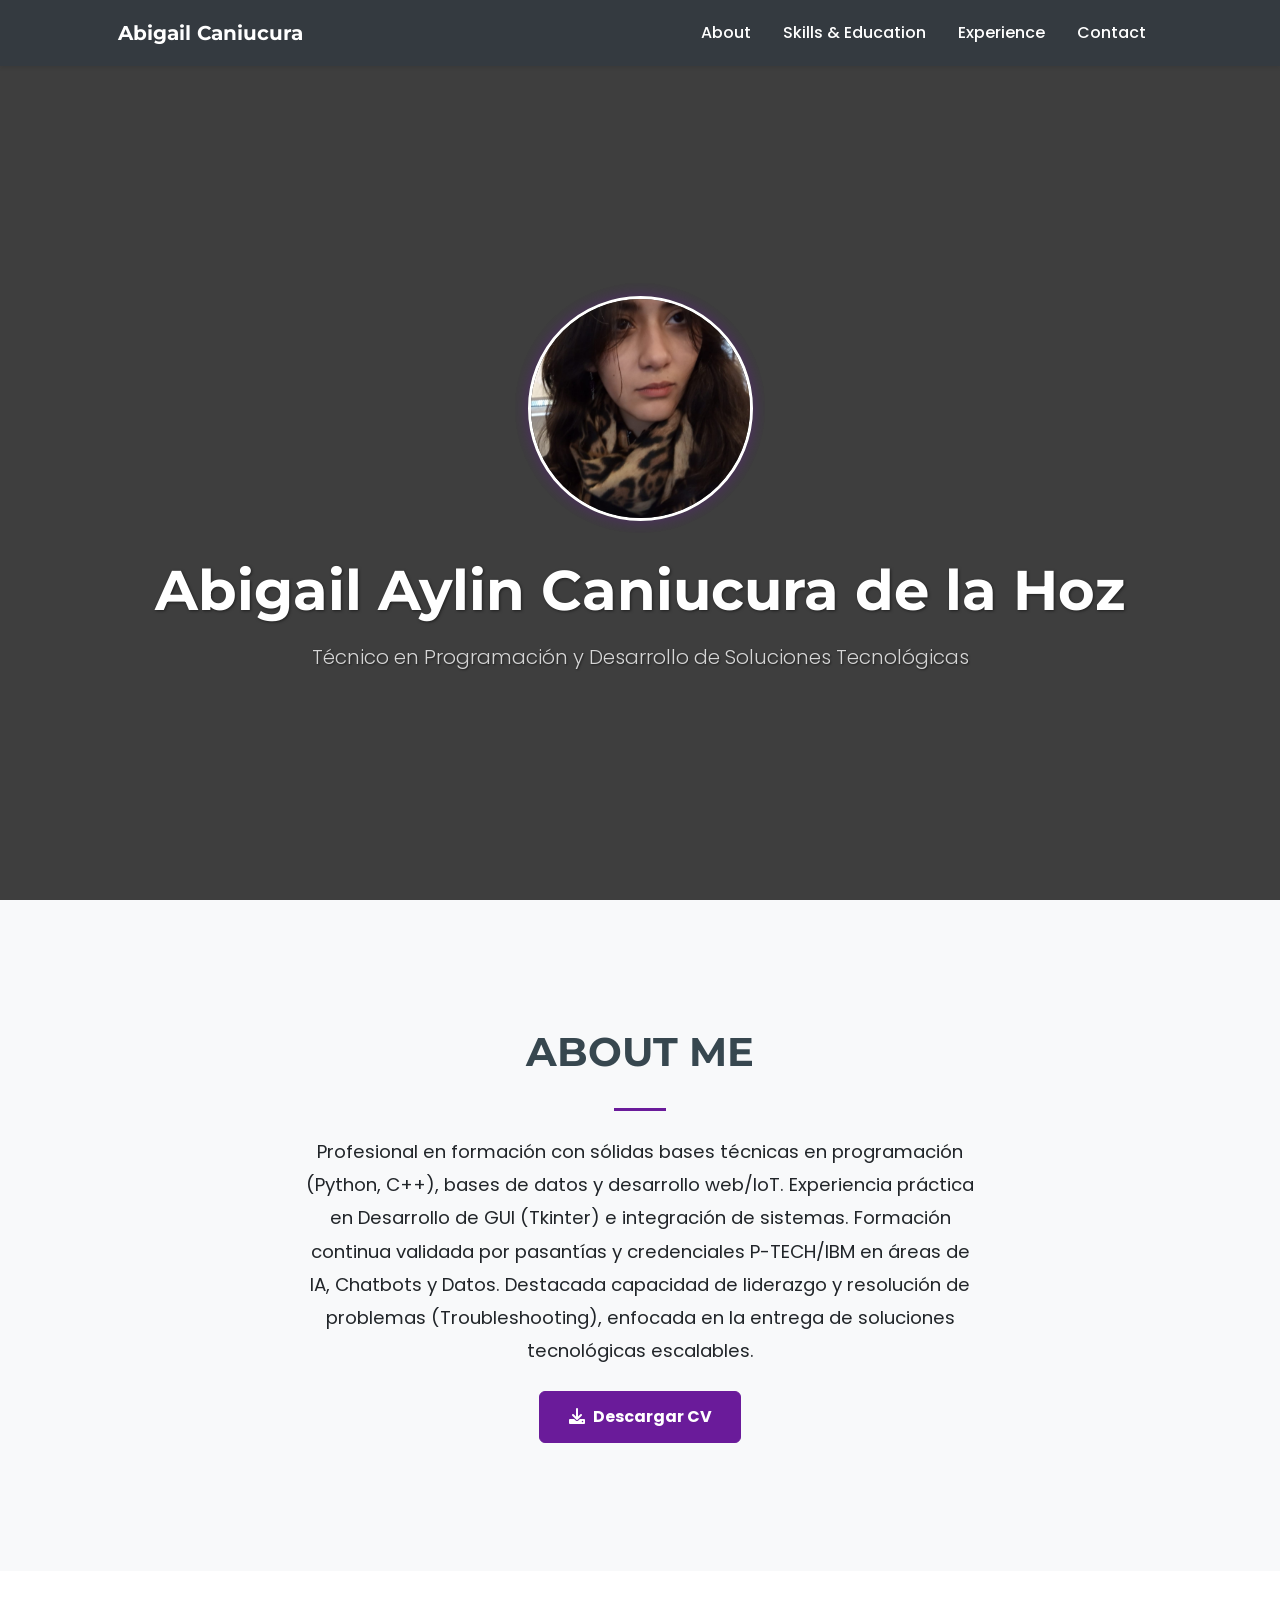
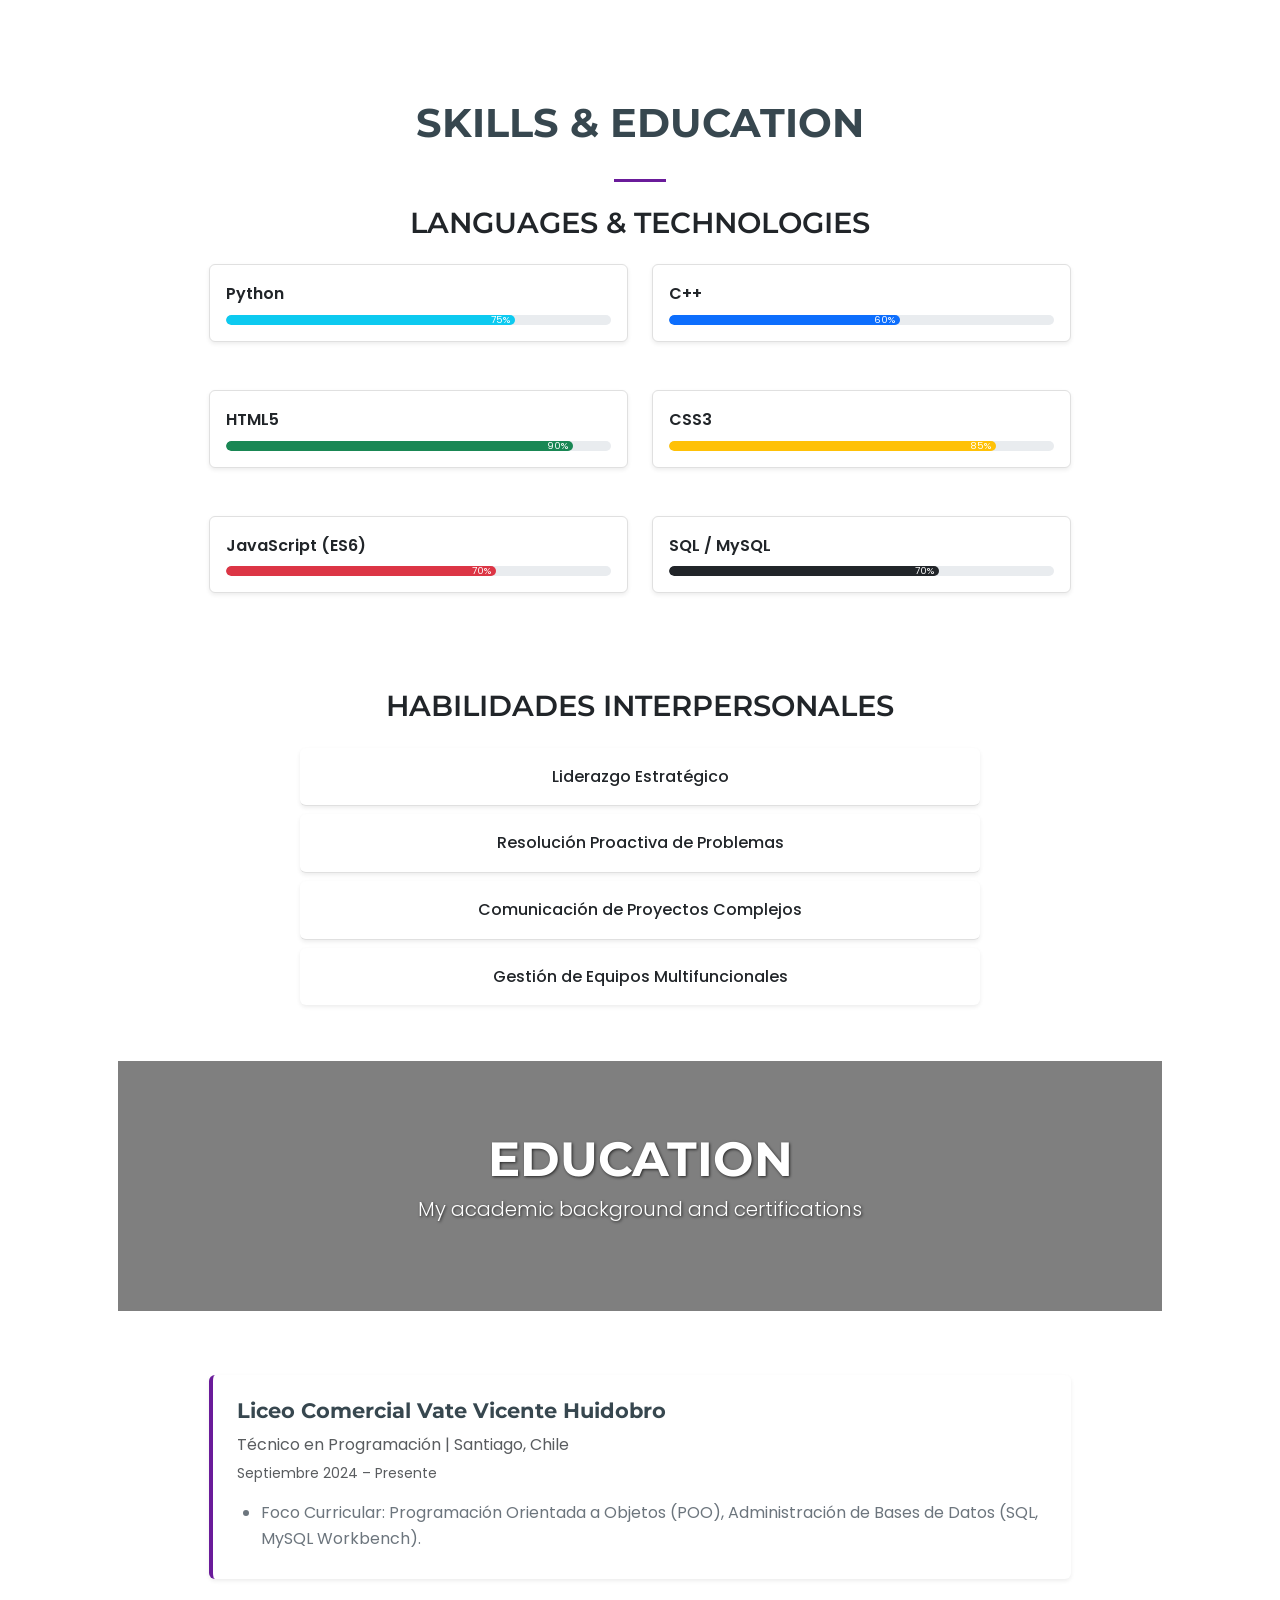
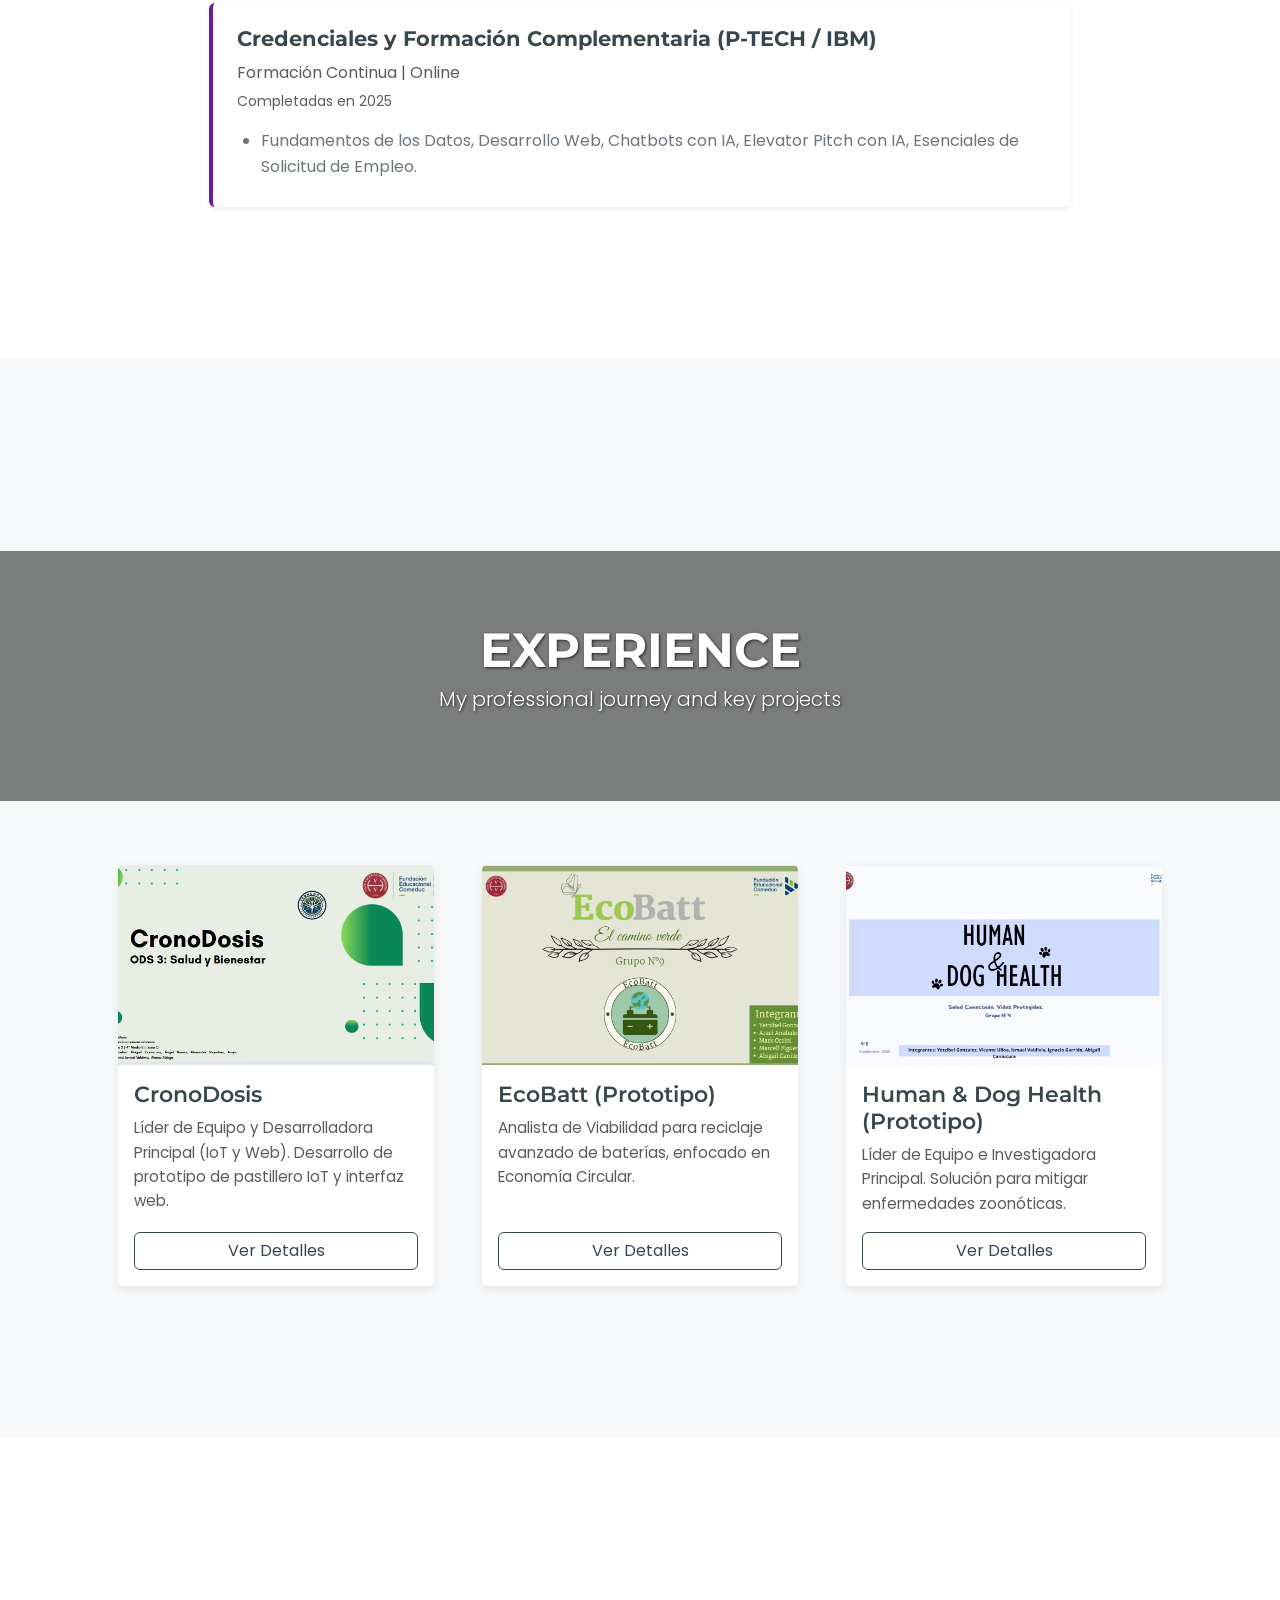
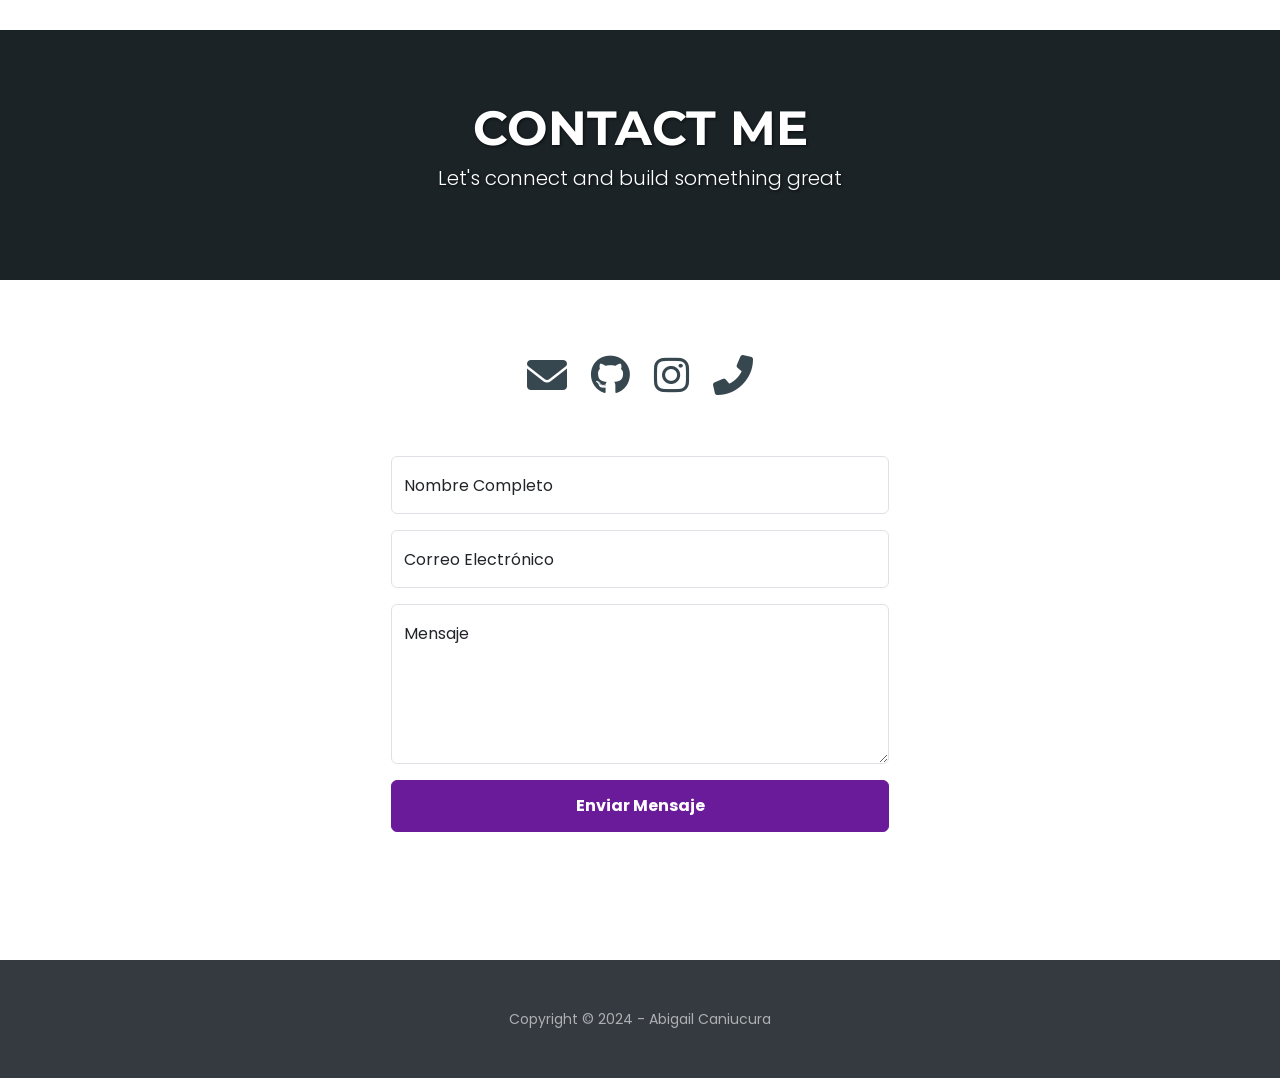
==== commit dc760eb4: "ok" ====
--- a/portafolio/index.html
+++ b/portafolio/index.html
@@ -14,64 +14,57 @@
     
     <link rel="stylesheet" href="assets/css/style.css">
 </head>
-<body data-bs-spy="scroll" data-bs-target="#mainNav" data-bs-offset="100">
-
-    <nav class="navbar navbar-expand-lg navbar-light fixed-top py-3" id="mainNav">
+<body id="page-top">
+
+    <nav class="navbar navbar-expand-lg navbar-dark fixed-top shadow-sm" id="mainNav">
         <div class="container px-4 px-lg-5">
-            <a class="navbar-brand" href="#page-top">
-                <i class="fas fa-home me-2"></i>Abigail Caniucura
-            </a>
-            <button class="navbar-toggler navbar-toggler-right" type="button" data-bs-toggle="collapse" data-bs-target="#navbarResponsive" aria-controls="navbarResponsive" aria-expanded="false" aria-label="Toggle navigation">
+            <a class="navbar-brand" href="#page-top">Abigail Caniucura</a>
+            <button class="navbar-toggler" type="button" data-bs-toggle="collapse" data-bs-target="#navbarResponsive" aria-controls="navbarResponsive" aria-expanded="false" aria-label="Toggle navigation">
                 <span class="navbar-toggler-icon"></span>
             </button>
             <div class="collapse navbar-collapse" id="navbarResponsive">
                 <ul class="navbar-nav ms-auto my-2 my-lg-0">
-                    <li class="nav-item"><a class="nav-link" href="#about"><i class="fas fa-user-circle me-1"></i>About</a></li>
-                    <li class="nav-item"><a class="nav-link" href="#skills-education"><i class="fas fa-cogs me-1"></i>Skills & Education</a></li>
-                    <li class="nav-item"><a class="nav-link" href="#experience"><i class="fas fa-project-diagram me-1"></i>Experience</a></li>
-                    <li class="nav-item"><a class="nav-link" href="#contact"><i class="fas fa-envelope me-1"></i>Contact</a></li>
+                    <li class="nav-item"><a class="nav-link" href="#about">About</a></li>
+                    <li class="nav-item"><a class="nav-link" href="#skills-education">Skills & Education</a></li>
+                    <li class="nav-item"><a class="nav-link" href="#experience">Experience</a></li>
+                    <li class="nav-item"><a class="nav-link" href="#contact">Contact</a></li>
                 </ul>
             </div>
         </div>
     </nav>
 
-    <header class="masthead d-flex align-items-center justify-content-center" id="page-top">
-        <div class="masthead-bg"></div> <div class="container text-center text-white z-1">
-            <div class="row align-items-center">
-                <div class="col-lg-6 mb-5 mb-lg-0">
-                    <div class="profile-circle-container position-relative mx-auto">
-                        <img class="profile-img" src="assets/img/perfilAby.jpeg" alt="Abigail Caniucura">
-                        <div class="star-decoration position-absolute">⭐️</div>
-                    </div>
-                    <h2 class="mt-3">Abigail Aylin Caniucura de la Hoz</h2>
-                    <p class="subheading-header">Técnico en Programación y Desarrollo de Soluciones Tecnológicas</p>
-                </div>
-                <div class="col-lg-6 text-lg-start mt-5 mt-lg-0">
-                    <blockquote class="mb-4">
-                        "Quiero ser capaz de crear cualquier cosa que pueda imaginar."
-                        <br>
-                        <span class="japanese-quote">『自分が思い描いたものを創れるようになりたい。』</span>
-                    </blockquote>
-                    <h3 class="role-title">Software Engineer</h3>
-                    <div class="social-icons-header mt-4">
-                        <a class="social-link" href="#!" aria-label="LinkedIn"><i class="fab fa-linkedin-in"></i></a>
-                        <a class="social-link" href="#!" aria-label="GitHub"><i class="fab fa-github"></i></a>
-                    </div>
-                </div>
-            </div>
+    <header class="masthead d-flex align-items-center justify-content-center">
+        <div class="masthead-bg" style="background-image: url('assets/img/decoracion.jpeg');"></div>
+        <div class="container text-center text-white z-1">
+            <div class="profile-circle-container position-relative mx-auto mb-4">
+                <div class="spinning-border"></div>
+                <img class="profile-img" src="assets/img/perfilAby.jpg" alt="Abigail Caniucura">
+            </div>
+            <h1 class="mb-3">Abigail Aylin Caniucura de la Hoz</h1>
+            <p class="subheading-header mb-4">Técnico en Programación y Desarrollo de Soluciones Tecnológicas</p>
+            
+            <!-- <div class="d-flex flex-column align-items-center">
+                <a class="btn btn-primary btn-xl mb-3" href="assets/Abigail_Caniucura_CV.pdf" download="Abigail_Caniucura_CV.pdf">
+                    <i class="fas fa-download me-2"></i>Descargar CV
+                </a>
+                <a class="social-link" href="#!" aria-label="GitHub"><i class="fab fa-github"></i></a>
+            </div> -->
         </div>
     </header>
 
     <section class="page-section bg-light" id="about">
         <div class="container px-4 px-lg-5">
             <h2 class="text-center mt-0 section-heading">ABOUT ME</h2>
-            <hr class="divider">
+            <hr class="divider animated-divider">
             <div class="row gx-4 gx-lg-5 justify-content-center">
                 <div class="col-lg-8 text-center">
                     <p class="text-dark mb-4 about-text">
                         Profesional en formación con sólidas bases técnicas en programación (Python, C++), bases de datos y desarrollo web/IoT. Experiencia práctica en Desarrollo de GUI (Tkinter) e integración de sistemas.
                         Formación continua validada por pasantías y credenciales P-TECH/IBM en áreas de IA, Chatbots y Datos. Destacada capacidad de liderazgo y resolución de problemas (Troubleshooting), enfocada en la entrega de soluciones tecnológicas escalables.
                     </p>
+                    <a class="btn btn-primary btn-xl" href="assets/Abigail_Caniucura_CV.pdf" download="Abigail_Caniucura_CV.pdf">
+                        <i class="fas fa-download me-2"></i>Descargar CV
+                    </a>
                 </div>
             </div>
         </div>
@@ -82,80 +75,99 @@
             <h2 class="text-center mt-0 section-heading">SKILLS & EDUCATION</h2>
             <hr class="divider">
             
-            <div class="mb-5">
-                <h3 class="text-center sub-section-heading mb-4">LANGUAGES & TECHNOLOGIES</h3>
-                <div class="row gx-4 gx-lg-5">
-                    <div class="col-lg-6 mb-4">
-                        <div class="skill-item">
-                            <span class="skill-name">Python</span>
-                            <div class="progress">
-                                <div class="progress-bar bg-info" role="progressbar" style="width: 75%" aria-valuenow="75" aria-valuemin="0" aria-valuemax="100">75%</div>
-                            </div>
-                        </div>
-                    </div>
-                    <div class="col-lg-6 mb-4">
-                        <div class="skill-item">
-                            <span class="skill-name">C++</span>
-                            <div class="progress">
-                                <div class="progress-bar bg-primary" role="progressbar" style="width: 45%" aria-valuenow="60" aria-valuemin="0" aria-valuemax="100">45%</div>
-                            </div>
-                        </div>
-                    </div>
-                    <div class="col-lg-6 mb-4">
-                        <div class="skill-item">
-                            <span class="skill-name">HTML5</span>
-                            <div class="progress">
-                                <div class="progress-bar bg-success" role="progressbar" style="width: 80%" aria-valuenow="90" aria-valuemin="0" aria-valuemax="100">80%</div>
-                            </div>
-                        </div>
-                    </div>
-                    <div class="col-lg-6 mb-4">
-                        <div class="skill-item">
-                            <span class="skill-name">CSS</span>
-                            <div class="progress">
-                                <div class="progress-bar bg-warning" role="progressbar" style="width: 85%" aria-valuenow="85" aria-valuemin="0" aria-valuemax="100">85%</div>
-                            </div>
-                        </div>
-                    </div>
-                    <div class="col-lg-6 mb-4">
-                        <div class="skill-item">
-                            <span class="skill-name">JavaScript</span>
-                            <div class="progress">
-                                <div class="progress-bar bg-danger" role="progressbar" style="width: 65%" aria-valuenow="70" aria-valuemin="0" aria-valuemax="100">65%</div>
-                            </div>
-                        </div>
-                    </div>
-                    <div class="col-lg-6 mb-4">
-                        <div class="skill-item">
-                            <span class="skill-name">SQL / MySQL</span>
-                            <div class="progress">
-                                <div class="progress-bar bg-dark" role="progressbar" style="width: 75%" aria-valuenow="70" aria-valuemin="0" aria-valuemax="100">75%</div>
-                            </div>
-                        </div>
-                    </div>
-                </div>
-            </div>
-
-            <div class="mt-5">
-                <h3 class="text-center sub-section-heading mb-4">EDUCATION & CERTIFICATIONS</h3>
-                <div class="row gx-4 gx-lg-5 justify-content-center">
-                    <div class="col-lg-10">
-                        <div class="education-item mb-4">
-                            <h4>Liceo Comercial Vate Vicente Huidobro</h4>
-                            <p class="text-muted">Técnico en Programación | Santiago, Chile</p>
-                            <p class="small text-muted">Septiembre 2024 – Presente</p>
-                            <ul>
-                                <li>Foco Curricular: Programación Orientada a Objetos (POO), Administración de Bases de Datos (SQL, MySQL Workbench).</li>
-                            </ul>
-                        </div>
-                        <div class="education-item mb-4">
-                            <h4>Credenciales y Formación Complementaria (P-TECH / IBM)</h4>
-                            <p class="text-muted">Formación Continua | Online</p>
-                            <p class="small text-muted">Completadas en 2025</p>
-                            <ul>
-                                <li>Fundamentos de los Datos, Desarrollo Web, Chatbots con IA, Elevator Pitch con IA, Esenciales de Solicitud de Empleo.</li>
-                            </ul>
-                        </div>
+            <div class="row gx-4 gx-lg-5 justify-content-center">
+                <div class="col-lg-10">
+                    <h3 class="text-center sub-section-heading mb-4">LANGUAGES & TECHNOLOGIES</h3>
+                    <div class="row">
+                        <div class="col-md-6 mb-4">
+                            <div class="skill-item p-3 shadow-sm rounded">
+                                <span class="skill-name">Python</span>
+                                <div class="progress">
+                                    <div class="progress-bar bg-info" role="progressbar" style="width: 75%" aria-valuenow="75" aria-valuemin="0" aria-valuemax="100">75%</div>
+                                </div>
+                            </div>
+                        </div>
+                        <div class="col-md-6 mb-4">
+                            <div class="skill-item p-3 shadow-sm rounded">
+                                <span class="skill-name">C++</span>
+                                <div class="progress">
+                                    <div class="progress-bar bg-primary" role="progressbar" style="width: 60%" aria-valuenow="60" aria-valuemin="0" aria-valuemax="100">60%</div>
+                                </div>
+                            </div>
+                        </div>
+                        <div class="col-md-6 mb-4">
+                            <div class="skill-item p-3 shadow-sm rounded">
+                                <span class="skill-name">HTML5</span>
+                                <div class="progress">
+                                    <div class="progress-bar bg-success" role="progressbar" style="width: 90%" aria-valuenow="90" aria-valuemin="0" aria-valuemax="100">90%</div>
+                                </div>
+                            </div>
+                        </div>
+                        <div class="col-md-6 mb-4">
+                            <div class="skill-item p-3 shadow-sm rounded">
+                                <span class="skill-name">CSS3</span>
+                                <div class="progress">
+                                    <div class="progress-bar bg-warning" role="progressbar" style="width: 85%" aria-valuenow="85" aria-valuemin="0" aria-valuemax="100">85%</div>
+                                </div>
+                            </div>
+                        </div>
+                        <div class="col-md-6 mb-4">
+                            <div class="skill-item p-3 shadow-sm rounded">
+                                <span class="skill-name">JavaScript (ES6)</span>
+                                <div class="progress">
+                                    <div class="progress-bar bg-danger" role="progressbar" style="width: 70%" aria-valuenow="70" aria-valuemin="0" aria-valuemax="100">70%</div>
+                                </div>
+                            </div>
+                        </div>
+                        <div class="col-md-6 mb-4">
+                            <div class="skill-item p-3 shadow-sm rounded">
+                                <span class="skill-name">SQL / MySQL</span>
+                                <div class="progress">
+                                    <div class="progress-bar bg-dark" role="progressbar" style="width: 70%" aria-valuenow="70" aria-valuemin="0" aria-valuemax="100">70%</div>
+                                </div>
+                            </div>
+                        </div>
+                    </div>
+                </div>
+            </div>
+
+            <h3 class="text-center sub-section-heading mt-5 mb-4">HABILIDADES INTERPERSONALES</h3>
+            <div class="row gx-4 gx-lg-5 justify-content-center">
+                <div class="col-lg-8">
+                    <ul class="list-group list-group-flush text-center">
+                        <li class="list-group-item soft-skill-item p-3 shadow-sm rounded mb-2">Liderazgo Estratégico</li>
+                        <li class="list-group-item soft-skill-item p-3 shadow-sm rounded mb-2">Resolución Proactiva de Problemas</li>
+                        <li class="list-group-item soft-skill-item p-3 shadow-sm rounded mb-2">Comunicación de Proyectos Complejos</li>
+                        <li class="list-group-item soft-skill-item p-3 shadow-sm rounded mb-2">Gestión de Equipos Multifuncionales</li>
+                    </ul>
+                </div>
+            </div>
+            
+            <div class="section-header-banner mt-5" style="background-image: url('assets/img/header_education.jpeg');">
+                <div class="overlay"></div>
+                <div class="content text-white text-center">
+                    <h2 class="mb-1">EDUCATION</h2>
+                    <p class="lead">My academic background and certifications</p>
+                </div>
+            </div>
+
+            <div class="row gx-4 gx-lg-5 justify-content-center mt-5">
+                <div class="col-lg-10">
+                    <div class="education-item mb-4 p-4 shadow-sm rounded">
+                        <h4>Liceo Comercial Vate Vicente Huidobro</h4>
+                        <p class="text-muted mb-1">Técnico en Programación | Santiago, Chile</p>
+                        <p class="small text-muted">Septiembre 2024 – Presente</p>
+                        <ul>
+                            <li>Foco Curricular: Programación Orientada a Objetos (POO), Administración de Bases de Datos (SQL, MySQL Workbench).</li>
+                        </ul>
+                    </div>
+                    <div class="education-item mb-4 p-4 shadow-sm rounded">
+                        <h4>Credenciales y Formación Complementaria (P-TECH / IBM)</h4>
+                        <p class="text-muted mb-1">Formación Continua | Online</p>
+                        <p class="small text-muted">Completadas en 2025</p>
+                        <ul>
+                            <li>Fundamentos de los Datos, Desarrollo Web, Chatbots con IA, Elevator Pitch con IA, Esenciales de Solicitud de Empleo.</li>
+                        </ul>
                     </div>
                 </div>
             </div>
@@ -163,13 +175,18 @@
     </section>
 
     <section class="page-section bg-light" id="experience">
-        <div class="container px-4 px-lg-5">
-            <h2 class="text-center mt-0 section-heading">EXPERIENCE & PROJECTS</h2>
-            <hr class="divider">
-            <div class="row gx-4 gx-lg-5">
+        <div class="section-header-banner" style="background-image: url('assets/img/header_experience.jpeg');">
+            <div class="overlay"></div>
+            <div class="content text-white text-center">
+                <h2 class="mb-1">EXPERIENCE</h2>
+                <p class="lead">My professional journey and key projects</p>
+            </div>
+        </div>
+        <div class="container px-4 px-lg-5 mt-5">
+            <div class="row gx-4 gx-lg-5 justify-content-center"> 
                 <div class="col-lg-4 col-md-6 mb-4">
                     <div class="card project-card h-100">
-                        <img src="assets/img/portadaCrono.jpeg" class="card-img-top" alt="Proyecto CronoDosis">
+                        <img src="assets/img/cronoDosis/portadaCrono.jpg" class="card-img-top" alt="Proyecto CronoDosis">
                         <div class="card-body d-flex flex-column">
                             <h5 class="card-title">CronoDosis</h5>
                             <p class="card-text text-muted flex-grow-1">Líder de Equipo y Desarrolladora Principal (IoT y Web). Desarrollo de prototipo de pastillero IoT y interfaz web.</p>
@@ -179,7 +196,7 @@
                 </div>
                 <div class="col-lg-4 col-md-6 mb-4">
                     <div class="card project-card h-100">
-                        <img src="assets/img/portadaEco.jpeg" class="card-img-top" alt="Proyecto EcoBatt">
+                        <img src="assets/img/ecoBatt/portadaEco.jpg" class="card-img-top" alt="Proyecto EcoBatt">
                         <div class="card-body d-flex flex-column">
                             <h5 class="card-title">EcoBatt (Prototipo)</h5>
                             <p class="card-text text-muted flex-grow-1">Analista de Viabilidad para reciclaje avanzado de baterías, enfocado en Economía Circular.</p>
@@ -188,8 +205,8 @@
                     </div>
                 </div>
                 <div class="col-lg-4 col-md-6 mb-4">
-                    <div class="card project-card h-100">
-                        <img src="assets/img/portadaHuman.jpeg" class="card-img-top" alt="Proyecto Human & Dog Health">
+                    <div class="card project-card h-100 human-dog-health-card">
+                        <img src="assets/img/human&dog_health/portadaHuman.jpg" class="card-img-top" alt="Proyecto Human & Dog Health">
                         <div class="card-body d-flex flex-column">
                             <h5 class="card-title">Human & Dog Health (Prototipo)</h5>
                             <p class="card-text text-muted flex-grow-1">Líder de Equipo e Investigadora Principal. Solución para mitigar enfermedades zoonóticas.</p>
@@ -202,9 +219,24 @@
     </section>
 
     <section class="page-section" id="contact">
-        <div class="container px-4 px-lg-5">
-            <h2 class="text-center mt-0 section-heading">CONTACT ME</h2>
-            <hr class="divider">
+        <div class="section-header-banner" style="background-image: url('assets/img/header_contact.jpeg'); background-color: var(--primary-dark);">
+            <div class="overlay"></div>
+            <div class="content text-white text-center">
+                <h2 class="mb-1">CONTACT ME</h2>
+                <p class="lead">Let's connect and build something great</p>
+            </div>
+        </div>
+        <div class="container px-4 px-lg-5 mt-5">
+            <div class="row gx-4 gx-lg-5 justify-content-center text-center mb-5">
+                <div class="col-lg-8">
+                    <div class="social-icons-contact d-flex justify-content-center gap-4">
+                        <a href="mailto:tu-correo@ejemplo.com" class="social-link-contact" aria-label="Email"><i class="fas fa-envelope"></i></a>
+                        <a href="https://github.com/tu-usuario" class="social-link-contact" aria-label="GitHub"><i class="fab fa-github"></i></a>
+                        <a href="https://instagram.com/tu-usuario" class="social-link-contact" aria-label="Instagram"><i class="fab fa-instagram"></i></a>
+                        <a href="tel:+56912345678" class="social-link-contact" aria-label="Phone"><i class="fas fa-phone-alt"></i></a>
+                    </div>
+                </div>
+            </div>
             <div class="row gx-4 gx-lg-5 justify-content-center">
                 <div class="col-lg-6">
                     <form id="contactForm">
@@ -252,12 +284,21 @@
                         <div class="carousel-inner">
                             <div class="carousel-item active">
                                 <img src="assets/img/cronoDosis/prototipo.jpg" class="d-block w-100 carousel-image-fixed" alt="Prototipo">
+                                <div class="carousel-caption">
+                                    <p>Hardware y prototipado del dispensador IoT.</p>
+                                </div>
                             </div>
                             <div class="carousel-item">
                                 <img src="assets/img/cronoDosis/equipo.jpg" class="d-block w-100 carousel-image-fixed" alt="Equipo">
+                                <div class="carousel-caption">
+                                    <p>Liderando la sesión de planificación y desarrollo con el equipo.</p>
+                                </div>
                             </div>
                             <div class="carousel-item">
                                 <img src="assets/img/cronoDosis/investigacion.jpg" class="d-block w-100 carousel-image-fixed" alt="Investigación">
+                                <div class="carousel-caption">
+                                    <p>Fase de investigación y diseño de la interfaz web.</p>
+                                </div>
                             </div>
                         </div>
                         <button class="carousel-control-prev" type="button" data-bs-target="#carouselCronoDosis" data-bs-slide="prev">
@@ -269,7 +310,6 @@
                             <span class="visually-hidden">Siguiente</span>
                         </button>
                     </div>
-                    <p class="mt-4">Dirigí el equipo y fui responsable de la programación principal del prototipo de pastillero IoT, además del desarrollo de la interfaz web (HTML, CSS, JS).</p>
                 </div>
             </div>
         </div>
@@ -290,10 +330,16 @@
                         </div>
                         <div class="carousel-inner">
                             <div class="carousel-item active">
-                                <img src="assets/img/ecoBatt/modelo.jpeg" class="d-block w-100 carousel-image-fixed" alt="Modelo EcoBatt">
+                                <img src="assets/img/ecoBatt/modelo.jpg" class="d-block w-100 carousel-image-fixed" alt="Modelo EcoBatt">
+                                <div class="carousel-caption">
+                                    <p>Diseño y análisis del modelo de negocio de economía circular.</p>
+                                </div>
                             </div>
                             <div class="carousel-item">
                                 <img src="assets/img/ecoBatt/plano_ecobatt.png" class="d-block w-100 carousel-image-fixed" alt="Plano EcoBatt">
+                                <div class="carousel-caption">
+                                    <p>Planificación técnica y diagrama de flujo del sistema de reciclaje.</p>
+                                </div>
                             </div>
                         </div>
                         <button class="carousel-control-prev" type="button" data-bs-target="#carouselEcoBatt" data-bs-slide="prev">
@@ -305,14 +351,13 @@
                             <span class="visually-hidden">Siguiente</span>
                         </button>
                     </div>
-                    <p class="mt-4">Analista de Viabilidad para un prototipo de reciclaje avanzado de baterías, enfocándose en principios de Economía Circular. Contribución al diseño del sistema y evaluación de impacto.</p>
                 </div>
             </div>
         </div>
     </div>
 
     <div class="modal fade" id="humanDogModal" tabindex="-1" aria-labelledby="humanDogModalLabel" aria-hidden="true">
-        <div class="modal-dialog modal-dialog-centered modal-md"> 
+        <div class="modal-dialog modal-dialog-centered modal-sm"> 
             <div class="modal-content">
                 <div class="modal-header border-0">
                     <h5 class="modal-title" id="humanDogModalLabel">Human & Dog Health (Prototipo)</h5>
@@ -328,16 +373,28 @@
                         </div>
                         <div class="carousel-inner">
                             <div class="carousel-item active">
-                                <img src="assets/img/human&dog_health/mapa.png" class="d-block carousel-image-vertical mx-auto" alt="Mapa">
-                            </div>
-                            <div class="carousel-item">
-                                <img src="assets/img/human&dog_health/denuncias.png" class="d-block carousel-image-vertical mx-auto" alt="Denuncias">
-                            </div>
-                            <div class="carousel-item">
-                                <img src="assets/img/human&dog_health/info.png" class="d-block carousel-image-vertical mx-auto" alt="Información">
-                            </div>
-                            <div class="carousel-item">
-                                <img src="assets/img/human&dog_health/login.png" class="d-block carousel-image-vertical mx-auto" alt="Login">
+                                <img src="assets/img/human&dog_health/mapa.png" class="d-block carousel-image-small-vertical mx-auto" alt="Mapa">
+                                <div class="carousel-caption">
+                                    <p>Interfaz de mapa para geolocalización de servicios.</p>
+                                </div>
+                            </div>
+                            <div class="carousel-item">
+                                <img src="assets/img/human&dog_health/denuncias.png" class="d-block carousel-image-small-vertical mx-auto" alt="Denuncias">
+                                <div class="carousel-caption">
+                                    <p>Módulo de registro y seguimiento de denuncias.</p>
+                                </div>
+                            </div>
+                            <div class="carousel-item">
+                                <img src="assets/img/human&dog_health/info.png" class="d-block carousel-image-small-vertical mx-auto" alt="Información">
+                                <div class="carousel-caption">
+                                    <p>Pantalla de información y prevención de zoonosis.</p>
+                                </div>
+                            </div>
+                            <div class="carousel-item">
+                                <img src="assets/img/human&dog_health/login.png" class="d-block carousel-image-small-vertical mx-auto" alt="Login">
+                                <div class="carousel-caption">
+                                    <p>Diseño de la pantalla de inicio de sesión y registro.</p>
+                                </div>
                             </div>
                         </div>
                         <button class="carousel-control-prev" type="button" data-bs-target="#carouselHumanDog" data-bs-slide="prev">
@@ -349,7 +406,6 @@
                             <span class="visually-hidden">Siguiente</span>
                         </button>
                     </div>
-                    <p class="mt-4">Dirigí la formulación de una solución tecnológica para mitigar enfermedades zoonóticas, realizando investigación exhaustiva y diseñando la propuesta de aplicación móvil.</p>
                 </div>
             </div>
         </div>
--- a/portafolio/assets/css/style.css
+++ b/portafolio/assets/css/style.css
@@ -4,10 +4,18 @@
     --text-muted: #6c757d; /* Gris para texto secundario */
     --primary-light: #e0f2f7; /* Un celeste muy claro */
     --primary-dark: #37474f; /* Gris azulado oscuro */
-    --accent-color: #6a1b9a; /* Púrpura para acentos (similar al ejemplo) */
+    --accent-color-1: #6a1b9a; /* Púrpura principal */
+    --accent-color-2: #8e24aa; /* Púrpura más claro */
+    --accent-color-3: #ab47bc; /* Púrpura aún más claro */
     --white: #ffffff;
     --light-gray: #f8f9fa;
     --dark-gray: #343a40;
+    --header-bg-color: #3e3e3e; /* Fondo oscuro de la cabecera (fallback) */
+}
+
+/* HACE QUE LOS ENLACES DE ANCLA (href="#about") SE DESPLICEN SUAVEMENTE */
+html {
+    scroll-behavior: smooth;
 }
 
 body {
@@ -40,71 +48,90 @@
     height: 0.2rem;
     max-width: 3.25rem;
     margin: 1.5rem auto;
-    background-color: var(--accent-color);
+    background-color: var(--accent-color-1);
     border: 0;
     opacity: 1;
 }
 
-/* Navbar */
+/* BORDE MORADO ANIMADO (KEYFRAMES) */
+.animated-divider {
+    max-width: 200px; /* Más ancho para que se note */
+    animation: color-change-divider 4s infinite alternate;
+}
+
+@keyframes color-change-divider {
+    0% { background-color: var(--accent-color-1); transform: scaleX(1); }
+    50% { background-color: var(--accent-color-2); transform: scaleX(0.5); }
+    100% { background-color: var(--accent-color-3); transform: scaleX(1); }
+}
+
+
+/* Navbar Superior Fija (NO Offcanvas) */
 #mainNav {
-    background-color: var(--white);
+    background-color: var(--dark-gray); /* Oscuro */
     padding-top: 0.75rem;
     padding-bottom: 0.75rem;
     box-shadow: 0 0.125rem 0.25rem rgba(0, 0, 0, 0.075);
     transition: all 0.3s ease-in-out;
 }
+#mainNav.navbar-scrolled {
+    box-shadow: 0 0.5rem 1rem rgba(0, 0, 0, 0.15);
+}
 #mainNav .navbar-brand {
-    color: var(--primary-dark);
+    color: var(--white);
     font-family: 'Montserrat', sans-serif;
     font-weight: 700;
     font-size: 1.25rem;
 }
-#mainNav .navbar-brand i {
-    color: var(--accent-color);
-}
-#mainNav .navbar-nav .nav-link {
-    color: var(--text-dark);
-    font-weight: 600;
-    font-size: 0.95rem;
-    padding: 0.5rem 1rem;
-    transition: color 0.2s ease-in-out;
-}
-#mainNav .navbar-nav .nav-link i {
-    color: var(--text-muted);
-}
-#mainNav .navbar-nav .nav-link.active,
-#mainNav .navbar-nav .nav-link:hover {
-    color: var(--accent-color);
-}
 #mainNav .navbar-toggler {
-    border-color: rgba(0, 0, 0, 0.1);
+    border-color: rgba(255, 255, 255, 0.3);
 }
 #mainNav .navbar-toggler:focus {
     box-shadow: none;
 }
-
-/* Header (Cabecera de impacto) */
+#mainNav .navbar-toggler-icon {
+    background-image: url("data:image/svg+xml,%3csvg xmlns='http://www.w3.org/2000/svg' viewBox='0 0 30 30'%3e%3cpath stroke='rgba%28255, 255, 255, 0.75%29' stroke-linecap='round' stroke-miterlimit='10' stroke-width='2' d='M4 7h22M4 15h22M4 23h22'/%3e%3c/svg%3e") !important;
+}
+#mainNav .navbar-nav .nav-link {
+    color: var(--white);
+    font-weight: 500;
+    padding: 0.5rem 1rem;
+}
+#mainNav .navbar-nav .nav-link:hover {
+    color: var(--accent-color-1);
+}
+#mainNav .navbar-nav .nav-link.active {
+    color: var(--accent-color-1); /* Color para el enlace de la sección activa */
+}
+
+
+/* Header (Portada) */
 .masthead {
     position: relative;
     width: 100%;
     height: 100vh;
     min-height: 500px;
-    background-color: var(--dark-gray); /* Color base si la imagen no carga */
+    background-color: var(--header-bg-color);
     overflow: hidden;
     color: var(--white);
-}
-
+    display: flex;
+    align-items: center;
+    justify-content: center;
+    text-shadow: 1px 1px 3px rgba(0,0,0,0.5);
+    padding-top: 5rem; /* Espacio para la navbar fija */
+}
+
+/* IMAGEN DE FONDO (FLORES) */
 .masthead-bg {
     position: absolute;
     top: 0;
     left: 0;
     width: 100%;
     height: 100%;
-    background-image: url('../img/stars-bg.jpg'); /* Asegúrate de tener una imagen de fondo estrellado */
     background-size: cover;
     background-position: center;
     background-repeat: no-repeat;
-    opacity: 0.7; /* Para que el texto sea más legible */
+    opacity: 0.3; /* Opacidad bajita para que se vea el texto */
     z-index: 0;
 }
 
@@ -117,42 +144,54 @@
     width: 250px;
     height: 250px;
     border-radius: 50%;
-    background-color: rgba(255, 255, 255, 0.1);
-    border: 3px solid var(--accent-color);
     display: flex;
     align-items: center;
     justify-content: center;
     overflow: hidden;
     position: relative;
-    box-shadow: 0 0 15px rgba(106, 27, 154, 0.5); /* Sombra púrpura */
+    margin-bottom: 20px;
+}
+
+/* ESTRELLA GIRATORIA (BORDE ANIMADO) */
+.spinning-border {
+    position: absolute;
+    top: -5%;
+    left: -5%;
+    width: 110%;
+    height: 110%;
+    border-radius: 50%;
+    border: 3px dashed var(--accent-color-1);
+    border-top-color: var(--accent-color-2);
+    border-bottom-color: var(--accent-color-3);
+    animation: spin 5s linear infinite; /* 5 segundos para una vuelta */
+    opacity: 0.8;
+}
+
+@keyframes spin {
+    from {
+        transform: rotate(0deg);
+    }
+    to {
+        transform: rotate(360deg);
+    }
 }
 
 .profile-img {
-    width: 100%;
-    height: 100%;
+    width: 90%;
+    height: 90%;
     object-fit: cover;
-    border-radius: 50%; /* Asegura que la imagen sea circular dentro del contenedor */
-}
-
-.star-decoration {
-    font-size: 2.5rem;
-    position: absolute;
-    top: 10px; /* Ajusta según sea necesario */
-    right: 10px; /* Ajusta según sea necesario */
-    color: yellow; /* O un color que resalte */
-    animation: twinkle 1.5s infinite alternate;
-}
-
-@keyframes twinkle {
-    from { opacity: 0.5; }
-    to { opacity: 1; }
-}
-
-
-.masthead h2 {
-    color: var(--white);
-    font-size: 2.5rem;
-    margin-top: 1.5rem;
+    border-radius: 50%;
+    border: 3px solid var(--white);
+    box-shadow: 0 0 15px rgba(106, 27, 154, 0.5);
+    position: relative;
+    z-index: 2;
+}
+
+
+.masthead h1 {
+    color: var(--white);
+    font-size: 3.5rem;
+    margin-top: 0.5rem;
     text-shadow: 1px 1px 3px rgba(0,0,0,0.5);
 }
 
@@ -163,52 +202,38 @@
     text-shadow: 1px 1px 2px rgba(0,0,0,0.5);
 }
 
-.masthead blockquote {
-    font-size: 1.75rem;
-    font-style: italic;
-    color: var(--white);
-    margin-bottom: 1rem;
-    text-shadow: 1px 1px 3px rgba(0,0,0,0.7);
-    text-align: left; /* Alineado a la izquierda */
-}
-
-.masthead .japanese-quote {
-    font-size: 1.2rem;
-    display: block;
-    margin-top: 0.5rem;
-}
-
-.role-title {
-    font-size: 2rem;
-    color: var(--accent-color);
-    font-weight: 700;
-    text-align: left; /* Alineado a la izquierda */
-    text-shadow: 1px 1px 2px rgba(0,0,0,0.5);
-}
-
-.social-icons-header {
-    text-align: left; /* Alineado a la izquierda */
-}
-
-.social-link {
-    color: var(--white);
-    font-size: 1.8rem;
-    margin-right: 1rem;
+/* Redes sociales y CV en la portada */
+.masthead .social-link {
+    color: var(--white);
+    font-size: 2rem; /* Más grande para que destaque */
+    margin: 0.5rem 0; /* Centrado debajo del botón */
     transition: color 0.2s ease-in-out;
     text-decoration: none;
 }
-.social-link:hover {
-    color: var(--accent-color);
-}
+.masthead .social-link:hover {
+    color: var(--accent-color-1);
+}
+
 
 /* General Page Sections */
 .page-section {
     padding: 8rem 0;
     background-color: var(--light-gray);
 }
-.page-section:nth-of-type(even) { /* Para alternar colores de sección */
-    background-color: var(--white);
-}
+/* Alterna el color de fondo de las secciones */
+#about {
+    background-color: var(--light-gray);
+}
+#skills-education {
+    background-color: var(--white); /* Fondo blanco para esta sección */
+}
+#experience {
+    background-color: var(--light-gray);
+}
+#contact {
+    background-color: var(--white); /* Fondo blanco para esta sección */
+}
+
 
 /* About Section */
 .about-text {
@@ -219,6 +244,8 @@
 /* Skills & Education Section */
 .skill-item {
     margin-bottom: 1.5rem;
+    background-color: var(--white); /* Fondo blanco para cada skill item */
+    border: 1px solid #e0e0e0; /* Borde sutil */
 }
 
 .skill-name {
@@ -235,7 +262,7 @@
 }
 
 .progress-bar {
-    background-color: var(--accent-color); /* Color por defecto, se puede sobrescribir con bg-clases de Bootstrap */
+    background-color: var(--accent-color-1);
     border-radius: 5px;
     font-size: 0.6rem;
     line-height: 10px;
@@ -245,12 +272,28 @@
     transition: width 0.6s ease;
 }
 
+/* HABILIDADES INTERPERSONALES */
+.soft-skill-item {
+    background-color: var(--white) !important; /* Fondo blanco */
+    border: 1px solid #e0e0e0; /* Borde sutil */
+    border-radius: 0.25rem;
+    color: var(--text-dark);
+    font-weight: 500;
+    padding-top: 1rem;
+    padding-bottom: 1rem;
+}
+.soft-skill-item:last-child {
+    border-bottom: 1px solid #e0e0e0; /* Mantener el borde para todos */
+}
+
+
 .education-item {
     padding: 1.5rem;
-    border-left: 4px solid var(--accent-color);
+    border-left: 4px solid var(--accent-color-1);
     background-color: var(--white);
     box-shadow: 0 0.125rem 0.25rem rgba(0, 0, 0, 0.05);
     border-radius: 0.25rem;
+    margin-bottom: 1.5rem; /* Espacio entre items de educación */
 }
 .education-item h4 {
     color: var(--primary-dark);
@@ -292,26 +335,54 @@
 #contact .form-floating>.form-control:focus~label,
 #contact .form-floating>.form-control:not(:placeholder-shown)~label,
 #contact .form-floating>.form-select~label {
-    color: var(--accent-color);
+    color: var(--accent-color-1);
 }
 #contact .form-control:focus {
-    border-color: var(--accent-color);
-    box-shadow: 0 0 0 0.25rem rgba(106, 27, 154, 0.25); /* Sombra púrpura */
-}
-
-.btn-primary {
-    background-color: var(--accent-color);
-    border-color: var(--accent-color);
+    border-color: var(--accent-color-1);
+    box-shadow: 0 0 0 0.25rem rgba(106, 27, 154, 0.25);
+}
+
+/* Botón Primario y Botón XL */
+.btn-primary, .btn-xl {
+    background-color: var(--accent-color-1);
+    border-color: var(--accent-color-1);
     color: var(--white);
     font-weight: 700;
     padding: 0.8rem 1.8rem;
     transition: all 0.2s ease-in-out;
-}
-.btn-primary:hover {
-    background-color: #55167e; /* Un púrpura más oscuro */
+    text-decoration: none;
+    display: inline-block;
+}
+.btn-primary:hover, .btn-xl:hover {
+    background-color: #55167e;
     border-color: #55167e;
     color: var(--white);
 }
+a.btn-xl {
+    padding: 0.8rem 1.8rem;
+}
+
+
+.btn-outline-dark {
+    color: var(--primary-dark);
+    border-color: var(--primary-dark);
+}
+.btn-outline-dark:hover {
+    background-color: var(--primary-dark);
+    color: var(--white);
+}
+
+/* Redes Sociales en Contacto */
+.social-icons-contact .social-link-contact {
+    color: var(--primary-dark); /* Color oscuro para los iconos */
+    font-size: 2.5rem; /* Tamaño grande */
+    transition: color 0.2s ease-in-out;
+    text-decoration: none;
+}
+.social-icons-contact .social-link-contact:hover {
+    color: var(--accent-color-1); /* Color morado al pasar el mouse */
+}
+
 
 /* Footer */
 footer.bg-dark {
@@ -327,44 +398,148 @@
     font-family: 'Montserrat', sans-serif;
     font-weight: 700;
 }
-.carousel-image-fixed, .carousel-image-vertical {
+
+/* DESCRIPCIONES DEL CARRUSEL (MODIFICADO) */
+.carousel-caption {
+    position: static; /* No superpuesto */
+    padding-top: 1.25rem;
+    padding-bottom: 1rem;
+    color: var(--text-dark);
+    text-align: center;
+}
+.carousel-caption p {
+    font-size: 0.95rem;
+    font-weight: 500;
+    color: var(--text-muted);
+    margin: 0;
+    line-height: 1.4;
+}
+#humanDogModal .carousel-caption {
+    padding-top: 0.75rem;
+    padding-bottom: 0.5rem;
+    background-color: var(--light-gray);
+    border-radius: 0 0 0.25rem 0.25rem;
+}
+
+
+.carousel-image-fixed {
     border-radius: 0.25rem;
     box-shadow: 0 0.125rem 0.25rem rgba(0, 0, 0, 0.1);
-}
+    aspect-ratio: 16 / 9;
+    object-fit: cover; 
+    width: 100%;
+}
+
+.carousel-image-small-vertical {
+    width: auto;
+    max-width: 100%;
+    height: auto;
+    max-height: 40vh;
+    object-fit: contain;
+    display: block;
+    margin: auto;
+    border-radius: 0.25rem;
+    background-color: #f1f1f1;
+}
+
+/* ESTILO PARA LOS TÍTULOS DE SECCIÓN CON IMAGEN DE FONDO (EDUCATION, EXPERIENCE, CONTACT) */
+.section-header-banner {
+    position: relative;
+    height: 250px; /* Altura deseada */
+    display: flex;
+    align-items: center;
+    justify-content: center;
+    background-size: cover;
+    background-position: center;
+    color: var(--white);
+    text-shadow: 1px 1px 3px rgba(0,0,0,0.7);
+    margin-bottom: 4rem; /* Espacio debajo del banner */
+    margin-top: 4rem; /* Espacio encima del banner */
+}
+
+.section-header-banner .overlay {
+    position: absolute;
+    top: 0;
+    left: 0;
+    width: 100%;
+    height: 100%;
+    background-color: rgba(0, 0, 0, 0.5); /* Oscurece la imagen de fondo */
+    z-index: 1;
+}
+
+.section-header-banner .content {
+    position: relative;
+    z-index: 2;
+}
+
+.section-header-banner h2 {
+    font-size: 3rem;
+    color: var(--white);
+    margin-bottom: 0.5rem;
+    text-transform: uppercase;
+}
+
+.section-header-banner p.lead {
+    font-size: 1.25rem;
+    font-weight: 300;
+}
+
+/* Ajuste específico para Contact si no hay imagen de fondo */
+#contact .section-header-banner {
+    background-image: none !important; /* Desactiva la imagen de fondo si no quieres */
+    background-color: var(--primary-dark) !important; /* Usa el color oscuro en su lugar */
+}
+
 
 /* Media Queries para Responsividad */
 @media (max-width: 991.98px) {
     .masthead {
         height: auto;
-        padding-top: 5rem;
+        padding-top: 8rem;
         padding-bottom: 5rem;
     }
-    .masthead h2 {
+    .masthead h1 {
+        font-size: 2.5rem;
+    }
+    .subheading-header {
+        font-size: 1rem;
+    }
+    .profile-circle-container {
+        width: 180px;
+        height: 180px;
+    }
+    .masthead .social-link {
+        font-size: 1.8rem;
+    }
+    .section-header-banner {
+        height: 200px;
+    }
+    .section-header-banner h2 {
+        font-size: 2.5rem;
+    }
+    .section-header-banner p.lead {
+        font-size: 1rem;
+    }
+}
+
+@media (max-width: 767.98px) {
+    .masthead h1 {
         font-size: 2rem;
     }
-    .masthead blockquote {
-        font-size: 1.4rem;
-        text-align: center;
-    }
-    .masthead .role-title {
-        font-size: 1.6rem;
-        text-align: center;
-    }
-    .social-icons-header {
-        text-align: center;
-        margin-top: 1.5rem;
-    }
-}
-
-@media (min-width: 768px) {
-    #mainNav {
-        padding-top: 1.25rem;
-        padding-bottom: 1.25rem;
-    }
-    .masthead-heading {
-        font-size: 4rem;
-    }
-    .masthead-subheading {
-        font-size: 1.75rem;
+    .masthead .btn-xl {
+        font-size: 0.9rem;
+        padding: 0.6rem 1.2rem;
+    }
+    .masthead .social-link {
+        font-size: 1.5rem;
+    }
+    .section-heading {
+        font-size: 2rem;
+    }
+    .sub-section-heading {
+        font-size: 1.5rem;
+    }
+    .social-icons-contact .social-link-contact {
+        font-size: 2rem;
     }
 }
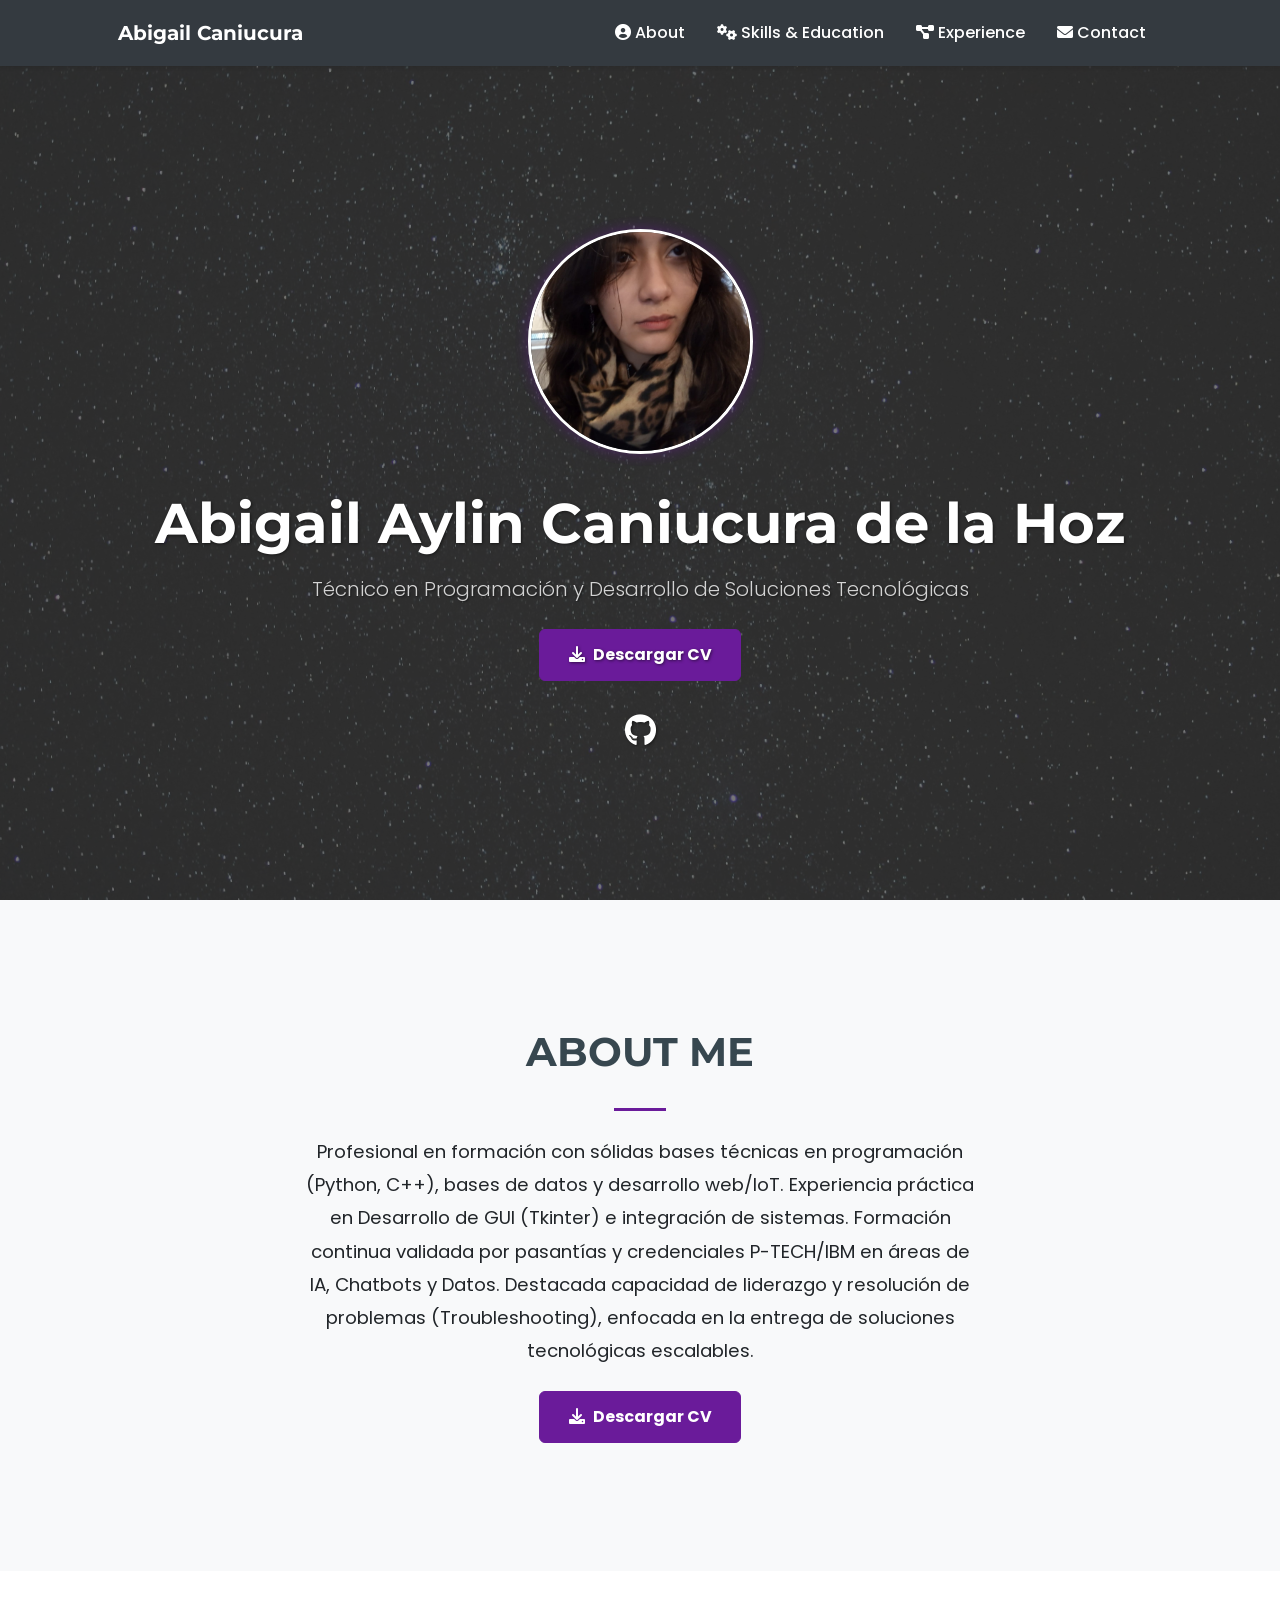
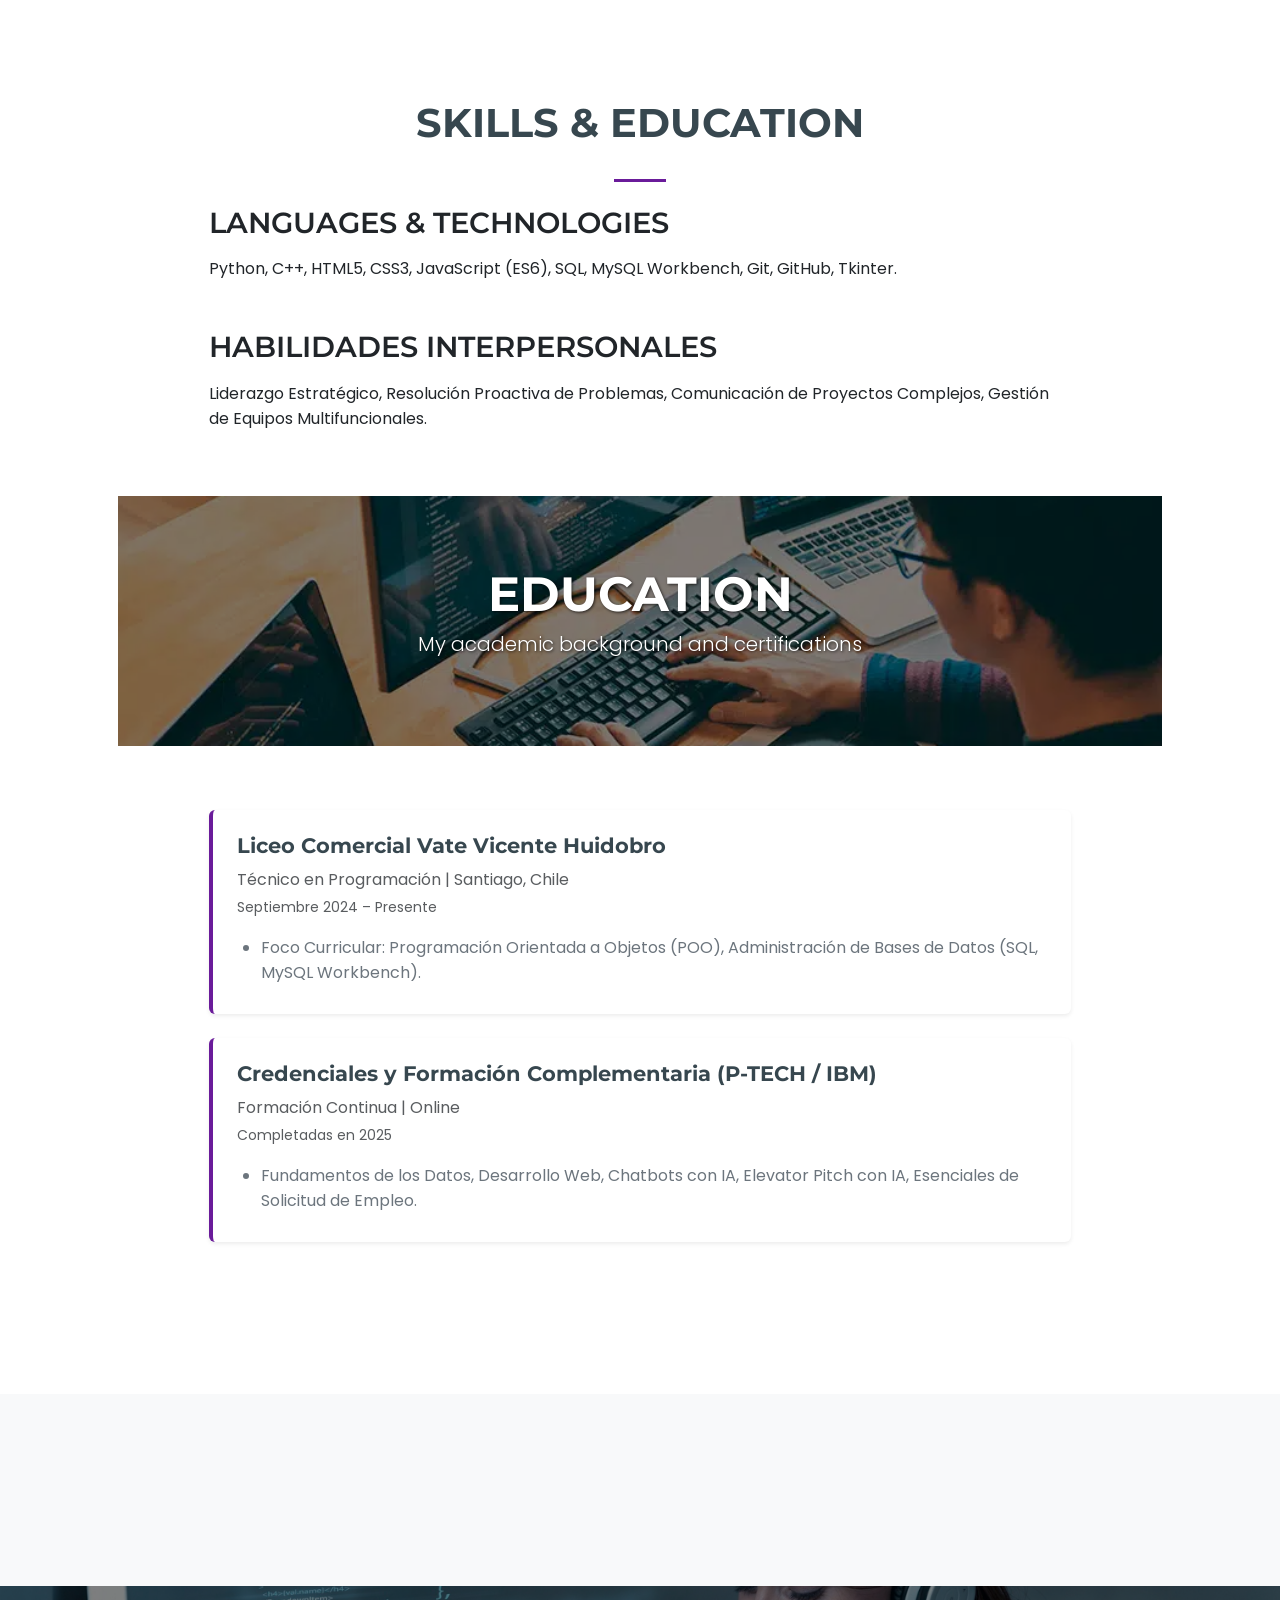
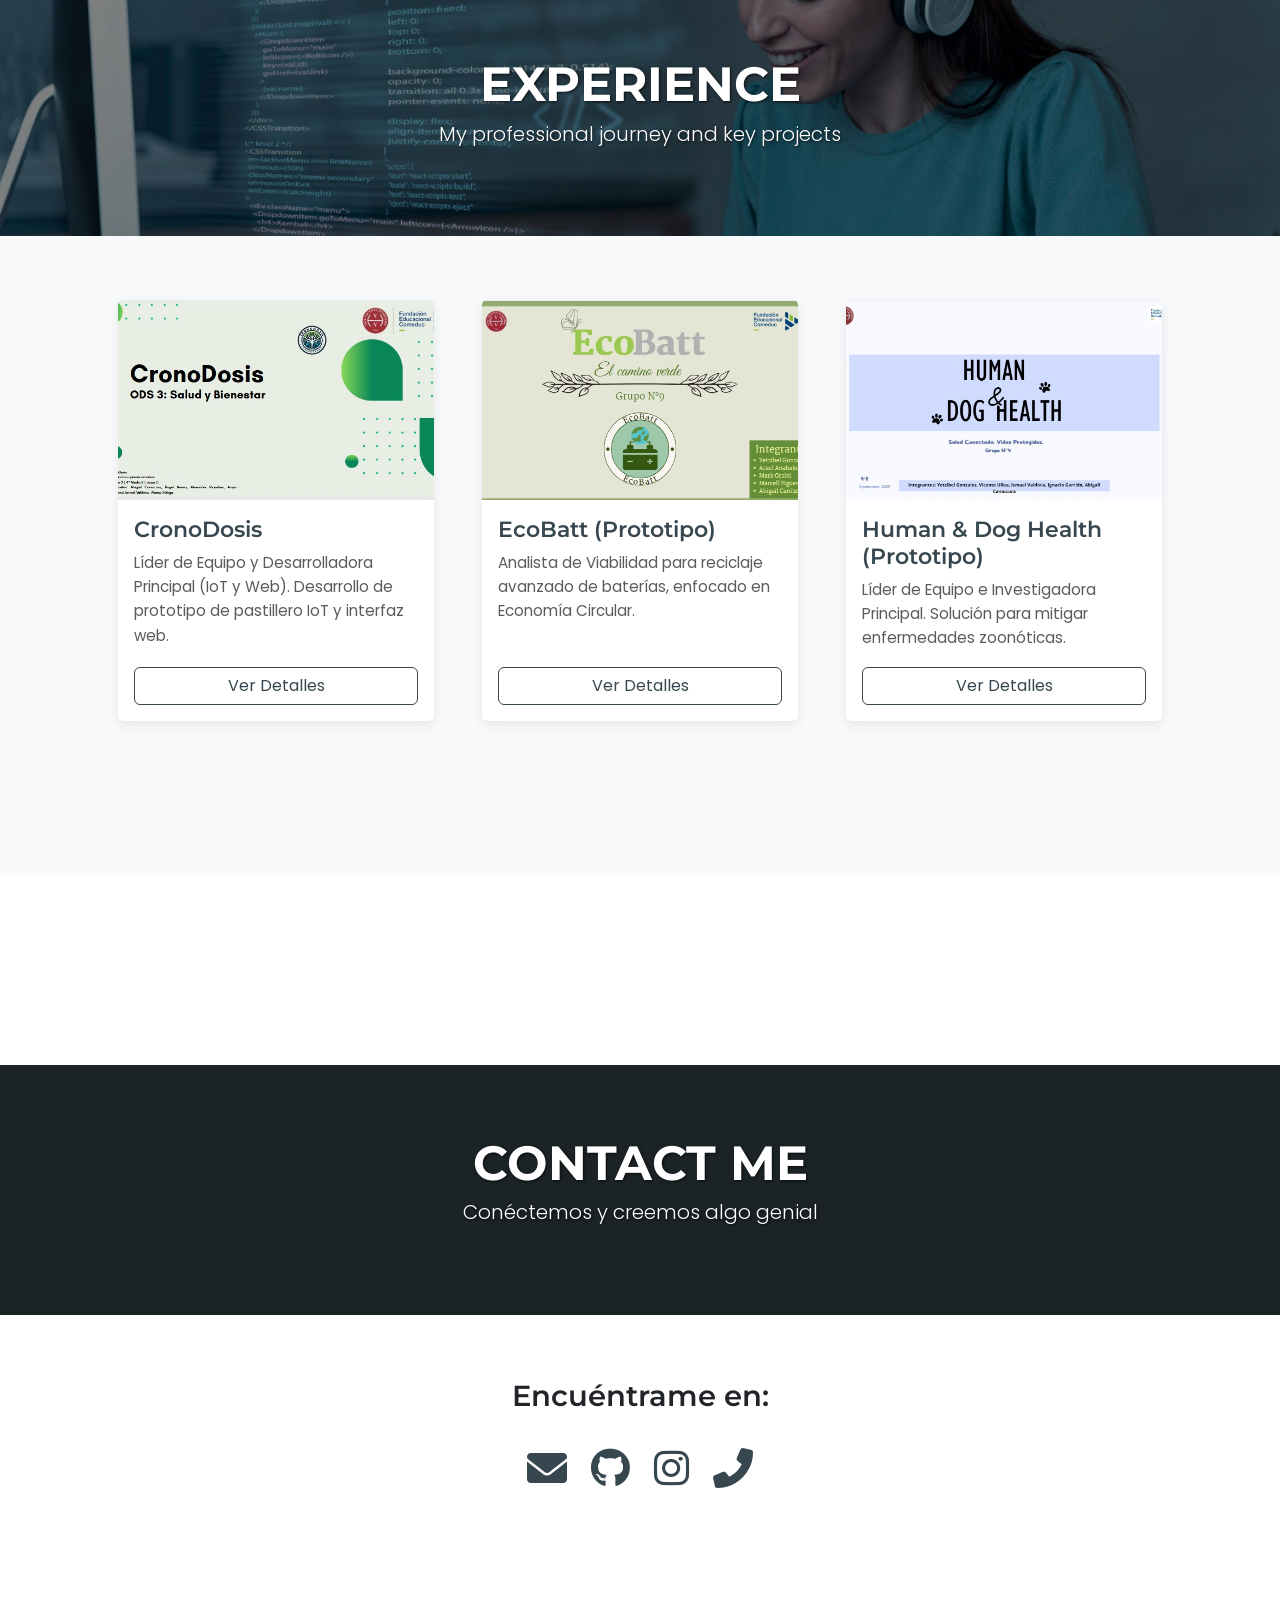
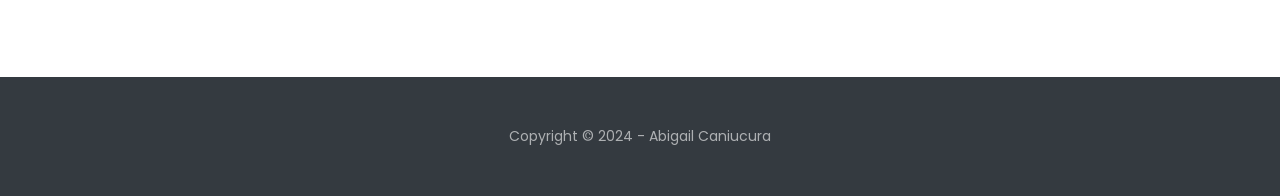
==== commit 7ade28e8: "Actualizar index.html" ====
--- a/portafolio/index.html
+++ b/portafolio/index.html
@@ -24,17 +24,17 @@
             </button>
             <div class="collapse navbar-collapse" id="navbarResponsive">
                 <ul class="navbar-nav ms-auto my-2 my-lg-0">
-                    <li class="nav-item"><a class="nav-link" href="#about">About</a></li>
-                    <li class="nav-item"><a class="nav-link" href="#skills-education">Skills & Education</a></li>
-                    <li class="nav-item"><a class="nav-link" href="#experience">Experience</a></li>
-                    <li class="nav-item"><a class="nav-link" href="#contact">Contact</a></li>
+                    <li class="nav-item"><a class="nav-link" href="#about"><i class="fas fa-user-circle me-1"></i>About</a></li>
+                    <li class="nav-item"><a class="nav-link" href="#skills-education"><i class="fas fa-cogs me-1"></i>Skills & Education</a></li>
+                    <li class="nav-item"><a class="nav-link" href="#experience"><i class="fas fa-project-diagram me-1"></i>Experience</a></li>
+                    <li class="nav-item"><a class="nav-link" href="#contact"><i class="fas fa-envelope me-1"></i>Contact</a></li>
                 </ul>
             </div>
         </div>
     </nav>
 
     <header class="masthead d-flex align-items-center justify-content-center">
-        <div class="masthead-bg" style="background-image: url('assets/img/decoracion.jpeg');"></div>
+        <div class="masthead-bg" style="background-image: url('assets/img/estrellas.jpg');"></div>
         <div class="container text-center text-white z-1">
             <div class="profile-circle-container position-relative mx-auto mb-4">
                 <div class="spinning-border"></div>
@@ -43,12 +43,12 @@
             <h1 class="mb-3">Abigail Aylin Caniucura de la Hoz</h1>
             <p class="subheading-header mb-4">Técnico en Programación y Desarrollo de Soluciones Tecnológicas</p>
             
-            <!-- <div class="d-flex flex-column align-items-center">
-                <a class="btn btn-primary btn-xl mb-3" href="assets/Abigail_Caniucura_CV.pdf" download="Abigail_Caniucura_CV.pdf">
+            <div class="d-flex flex-column align-items-center">
+                <a class="btn btn-primary btn-xl mb-3" href="assets/CV.pdf" download="Abigail_Caniucura_CV.pdf">
                     <i class="fas fa-download me-2"></i>Descargar CV
                 </a>
-                <a class="social-link" href="#!" aria-label="GitHub"><i class="fab fa-github"></i></a>
-            </div> -->
+                <a class="social-link" href="https://github.com/tu-usuario" aria-label="GitHub"><i class="fab fa-github"></i></a>
+            </div>
         </div>
     </header>
 
@@ -62,7 +62,7 @@
                         Profesional en formación con sólidas bases técnicas en programación (Python, C++), bases de datos y desarrollo web/IoT. Experiencia práctica en Desarrollo de GUI (Tkinter) e integración de sistemas.
                         Formación continua validada por pasantías y credenciales P-TECH/IBM en áreas de IA, Chatbots y Datos. Destacada capacidad de liderazgo y resolución de problemas (Troubleshooting), enfocada en la entrega de soluciones tecnológicas escalables.
                     </p>
-                    <a class="btn btn-primary btn-xl" href="assets/Abigail_Caniucura_CV.pdf" download="Abigail_Caniucura_CV.pdf">
+                    <a class="btn btn-primary btn-xl" href="assets/CV.pdf" download="Abigail_Caniucura_CV.pdf">
                         <i class="fas fa-download me-2"></i>Descargar CV
                     </a>
                 </div>
@@ -77,73 +77,19 @@
             
             <div class="row gx-4 gx-lg-5 justify-content-center">
                 <div class="col-lg-10">
-                    <h3 class="text-center sub-section-heading mb-4">LANGUAGES & TECHNOLOGIES</h3>
-                    <div class="row">
-                        <div class="col-md-6 mb-4">
-                            <div class="skill-item p-3 shadow-sm rounded">
-                                <span class="skill-name">Python</span>
-                                <div class="progress">
-                                    <div class="progress-bar bg-info" role="progressbar" style="width: 75%" aria-valuenow="75" aria-valuemin="0" aria-valuemax="100">75%</div>
-                                </div>
-                            </div>
-                        </div>
-                        <div class="col-md-6 mb-4">
-                            <div class="skill-item p-3 shadow-sm rounded">
-                                <span class="skill-name">C++</span>
-                                <div class="progress">
-                                    <div class="progress-bar bg-primary" role="progressbar" style="width: 60%" aria-valuenow="60" aria-valuemin="0" aria-valuemax="100">60%</div>
-                                </div>
-                            </div>
-                        </div>
-                        <div class="col-md-6 mb-4">
-                            <div class="skill-item p-3 shadow-sm rounded">
-                                <span class="skill-name">HTML5</span>
-                                <div class="progress">
-                                    <div class="progress-bar bg-success" role="progressbar" style="width: 90%" aria-valuenow="90" aria-valuemin="0" aria-valuemax="100">90%</div>
-                                </div>
-                            </div>
-                        </div>
-                        <div class="col-md-6 mb-4">
-                            <div class="skill-item p-3 shadow-sm rounded">
-                                <span class="skill-name">CSS3</span>
-                                <div class="progress">
-                                    <div class="progress-bar bg-warning" role="progressbar" style="width: 85%" aria-valuenow="85" aria-valuemin="0" aria-valuemax="100">85%</div>
-                                </div>
-                            </div>
-                        </div>
-                        <div class="col-md-6 mb-4">
-                            <div class="skill-item p-3 shadow-sm rounded">
-                                <span class="skill-name">JavaScript (ES6)</span>
-                                <div class="progress">
-                                    <div class="progress-bar bg-danger" role="progressbar" style="width: 70%" aria-valuenow="70" aria-valuemin="0" aria-valuemax="100">70%</div>
-                                </div>
-                            </div>
-                        </div>
-                        <div class="col-md-6 mb-4">
-                            <div class="skill-item p-3 shadow-sm rounded">
-                                <span class="skill-name">SQL / MySQL</span>
-                                <div class="progress">
-                                    <div class="progress-bar bg-dark" role="progressbar" style="width: 70%" aria-valuenow="70" aria-valuemin="0" aria-valuemax="100">70%</div>
-                                </div>
-                            </div>
-                        </div>
-                    </div>
-                </div>
-            </div>
-
-            <h3 class="text-center sub-section-heading mt-5 mb-4">HABILIDADES INTERPERSONALES</h3>
-            <div class="row gx-4 gx-lg-5 justify-content-center">
-                <div class="col-lg-8">
-                    <ul class="list-group list-group-flush text-center">
-                        <li class="list-group-item soft-skill-item p-3 shadow-sm rounded mb-2">Liderazgo Estratégico</li>
-                        <li class="list-group-item soft-skill-item p-3 shadow-sm rounded mb-2">Resolución Proactiva de Problemas</li>
-                        <li class="list-group-item soft-skill-item p-3 shadow-sm rounded mb-2">Comunicación de Proyectos Complejos</li>
-                        <li class="list-group-item soft-skill-item p-3 shadow-sm rounded mb-2">Gestión de Equipos Multifuncionales</li>
-                    </ul>
+                    <h3 class="sub-section-heading mb-3">LANGUAGES & TECHNOLOGIES</h3>
+                    <div class="skill-category">
+                        <p class="skill-list">Python, C++, HTML5, CSS3, JavaScript (ES6), SQL, MySQL Workbench, Git, GitHub, Tkinter.</p>
+                    </div>
+
+                    <h3 class="sub-section-heading mt-5 mb-3">HABILIDADES INTERPERSONALES</h3>
+                    <div class="skill-category">
+                        <p class="skill-list">Liderazgo Estratégico, Resolución Proactiva de Problemas, Comunicación de Proyectos Complejos, Gestión de Equipos Multifuncionales.</p>
+                    </div>
                 </div>
             </div>
             
-            <div class="section-header-banner mt-5" style="background-image: url('assets/img/header_education.jpeg');">
+            <div class="section-header-banner mt-5" style="background-image: url('assets/img/educacion.webp');">
                 <div class="overlay"></div>
                 <div class="content text-white text-center">
                     <h2 class="mb-1">EDUCATION</h2>
@@ -175,7 +121,7 @@
     </section>
 
     <section class="page-section bg-light" id="experience">
-        <div class="section-header-banner" style="background-image: url('assets/img/header_experience.jpeg');">
+        <div class="section-header-banner" style="background-image: url('assets/img/experiencia.jpg');">
             <div class="overlay"></div>
             <div class="content text-white text-center">
                 <h2 class="mb-1">EXPERIENCE</h2>
@@ -223,39 +169,19 @@
             <div class="overlay"></div>
             <div class="content text-white text-center">
                 <h2 class="mb-1">CONTACT ME</h2>
-                <p class="lead">Let's connect and build something great</p>
+                <p class="lead">Conéctemos y creemos algo genial</p>
             </div>
         </div>
         <div class="container px-4 px-lg-5 mt-5">
             <div class="row gx-4 gx-lg-5 justify-content-center text-center mb-5">
                 <div class="col-lg-8">
+                    <h3 class="sub-section-heading mb-4">Encuéntrame en:</h3>
                     <div class="social-icons-contact d-flex justify-content-center gap-4">
-                        <a href="mailto:tu-correo@ejemplo.com" class="social-link-contact" aria-label="Email"><i class="fas fa-envelope"></i></a>
-                        <a href="https://github.com/tu-usuario" class="social-link-contact" aria-label="GitHub"><i class="fab fa-github"></i></a>
-                        <a href="https://instagram.com/tu-usuario" class="social-link-contact" aria-label="Instagram"><i class="fab fa-instagram"></i></a>
-                        <a href="tel:+56912345678" class="social-link-contact" aria-label="Phone"><i class="fas fa-phone-alt"></i></a>
-                    </div>
-                </div>
-            </div>
-            <div class="row gx-4 gx-lg-5 justify-content-center">
-                <div class="col-lg-6">
-                    <form id="contactForm">
-                        <div class="form-floating mb-3">
-                            <input class="form-control" id="name" type="text" placeholder="Tu Nombre..." required>
-                            <label for="name">Nombre Completo</label>
-                        </div>
-                        <div class="form-floating mb-3">
-                            <input class="form-control" id="email" type="email" placeholder="nombre@ejemplo.com" required>
-                            <label for="email">Correo Electrónico</label>
-                        </div>
-                        <div class="form-floating mb-3">
-                            <textarea class="form-control" id="message" type="text" placeholder="Tu Mensaje aquí..." style="height: 10rem" required></textarea>
-                            <label for="message">Mensaje</label>
-                        </div>
-                        <div class="d-grid">
-                            <button class="btn btn-primary btn-xl" id="submitButton" type="submit">Enviar Mensaje</button>
-                        </div>
-                    </form>
+                        <a href="mailto:abigailcanicura@gmail.com" class="social-link-contact" aria-label="Email" data-bs-toggle="tooltip" title="abigailcanicura@gmail.com"><i class="fas fa-envelope"></i></a>
+                        <a href="https://github.com/tu-usuario" target="_blank" class="social-link-contact" aria-label="GitHub" data-bs-toggle="tooltip" title="GitHub"><i class="fab fa-github"></i></a>
+                        <a href="https://instagram.com/tu-usuario" target="_blank" class="social-link-contact" aria-label="Instagram" data-bs-toggle="tooltip" title="Instagram"><i class="fab fa-instagram"></i></a>
+                        <a href="tel:+56982315515" class="social-link-contact" aria-label="Phone" data-bs-toggle="tooltip" title="+56 9 8231 5515"><i class="fas fa-phone-alt"></i></a>
+                    </div>
                 </div>
             </div>
         </div>
@@ -379,39 +305,4 @@
                                 </div>
                             </div>
                             <div class="carousel-item">
-                                <img src="assets/img/human&dog_health/denuncias.png" class="d-block carousel-image-small-vertical mx-auto" alt="Denuncias">
-                                <div class="carousel-caption">
-                                    <p>Módulo de registro y seguimiento de denuncias.</p>
-                                </div>
-                            </div>
-                            <div class="carousel-item">
-                                <img src="assets/img/human&dog_health/info.png" class="d-block carousel-image-small-vertical mx-auto" alt="Información">
-                                <div class="carousel-caption">
-                                    <p>Pantalla de información y prevención de zoonosis.</p>
-                                </div>
-                            </div>
-                            <div class="carousel-item">
-                                <img src="assets/img/human&dog_health/login.png" class="d-block carousel-image-small-vertical mx-auto" alt="Login">
-                                <div class="carousel-caption">
-                                    <p>Diseño de la pantalla de inicio de sesión y registro.</p>
-                                </div>
-                            </div>
-                        </div>
-                        <button class="carousel-control-prev" type="button" data-bs-target="#carouselHumanDog" data-bs-slide="prev">
-                            <span class="carousel-control-prev-icon" aria-hidden="true"></span>
-                            <span class="visually-hidden">Anterior</span>
-                        </button>
-                        <button class="carousel-control-next" type="button" data-bs-target="#carouselHumanDog" data-bs-slide="next">
-                            <span class="carousel-control-next-icon" aria-hidden="true"></span>
-                            <span class="visually-hidden">Siguiente</span>
-                        </button>
-                    </div>
-                </div>
-            </div>
-        </div>
-    </div>
-
-    <script src="https://cdn.jsdelivr.net/npm/bootstrap@5.3.3/dist/js/bootstrap.bundle.min.js"></script>
-    <script src="assets/js/script.js"></script>
-</body>
-</html>+                 
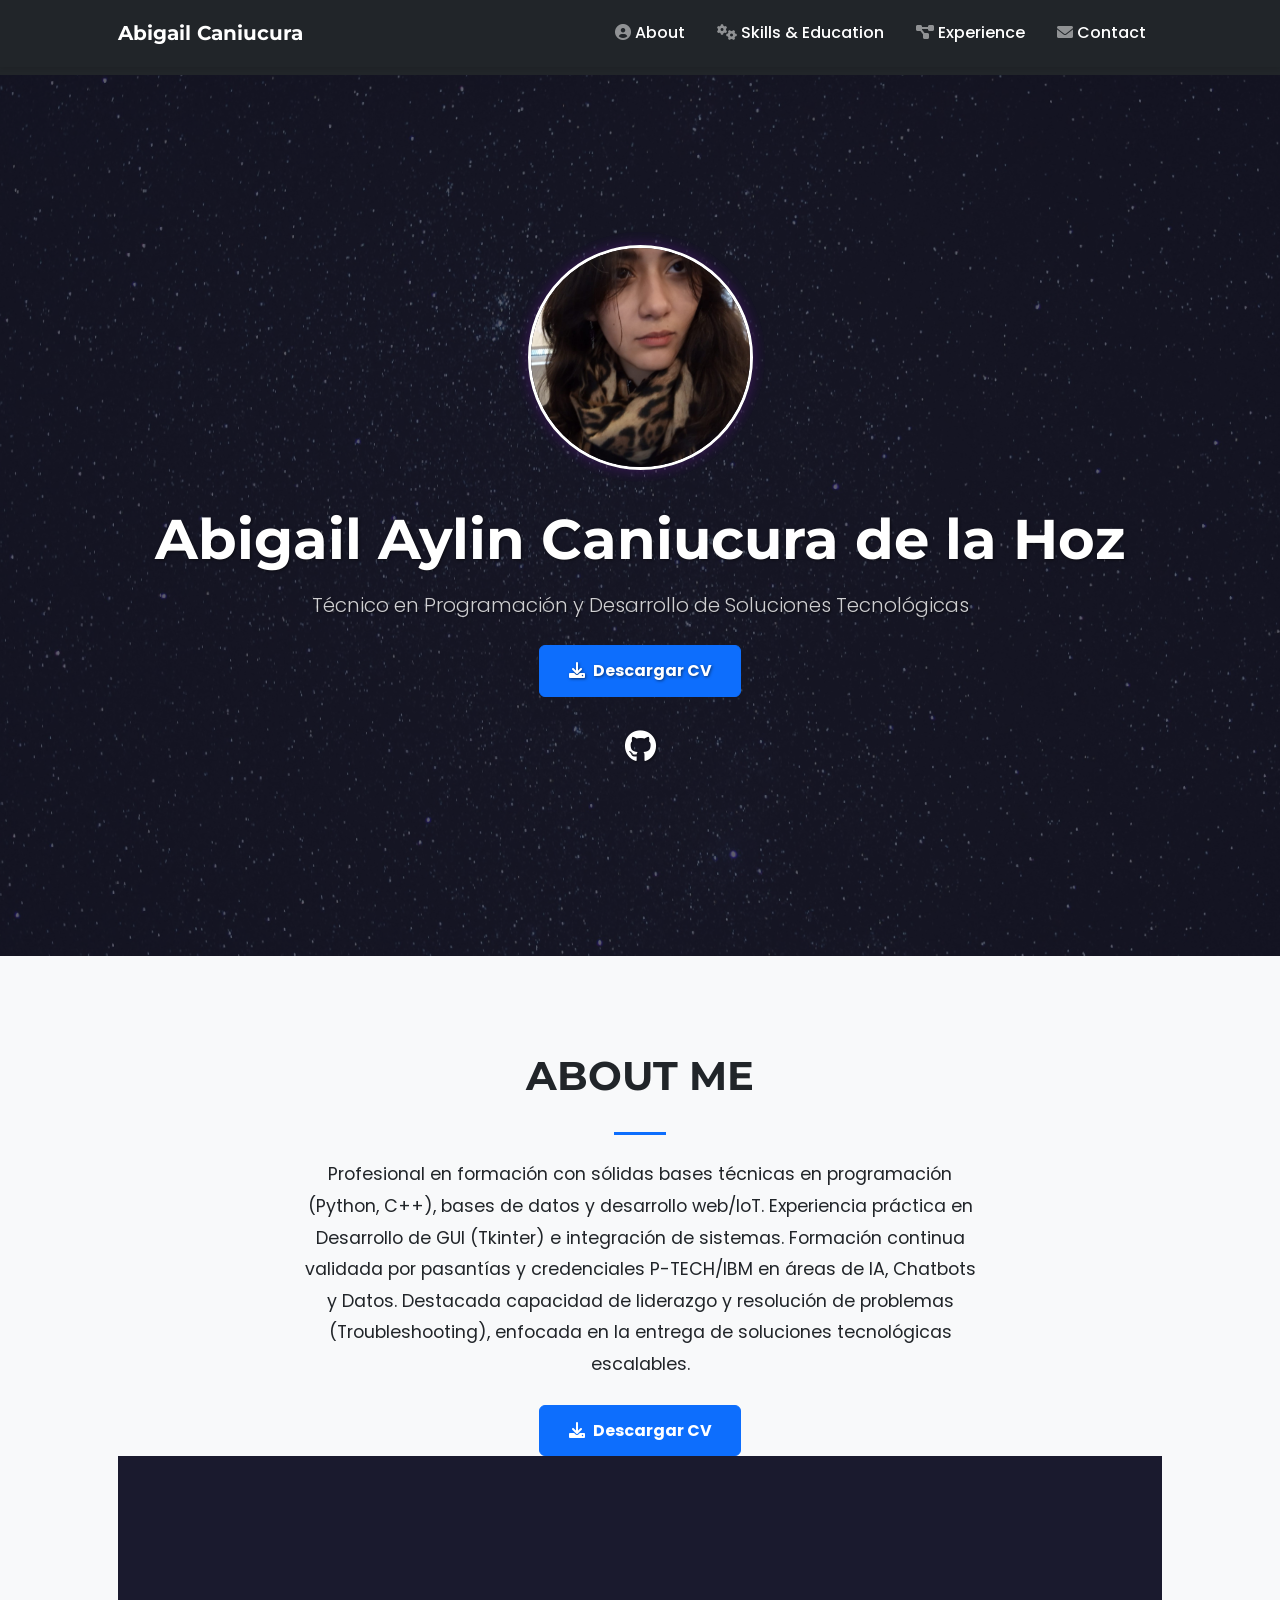
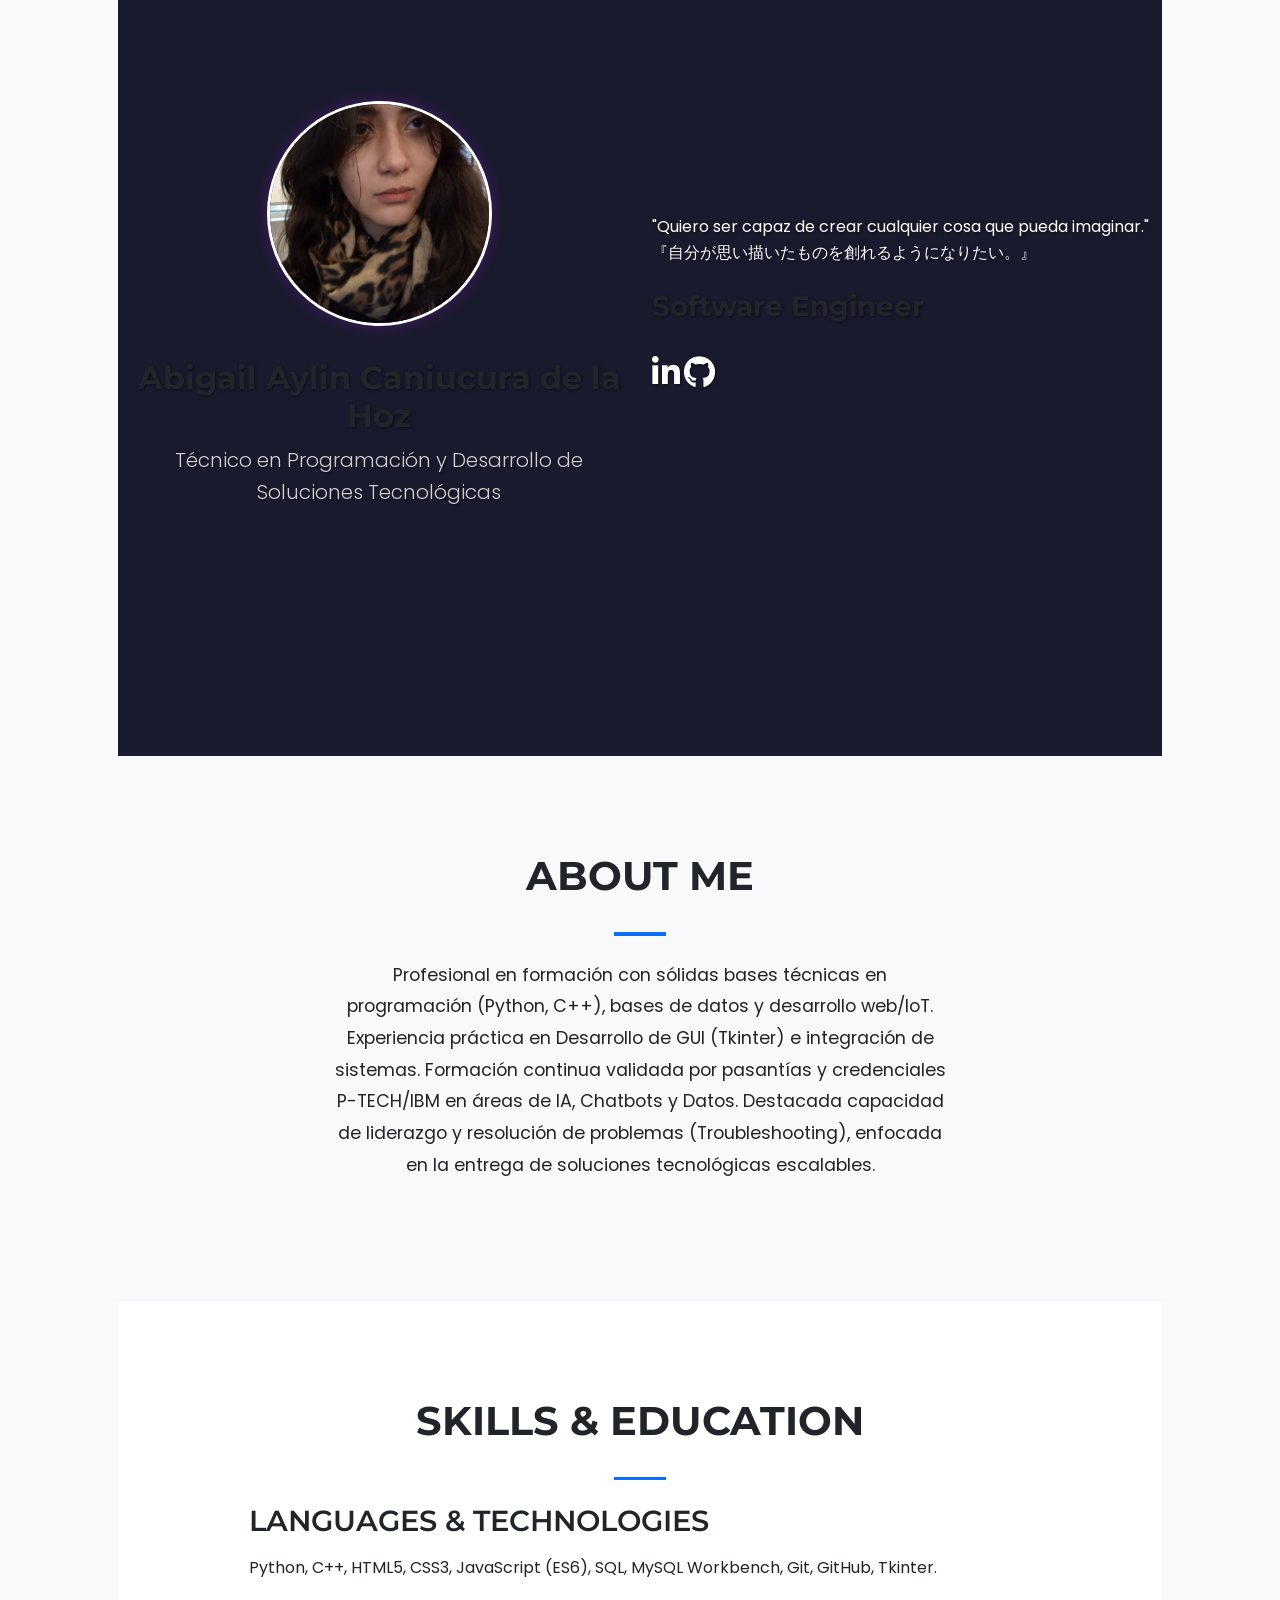
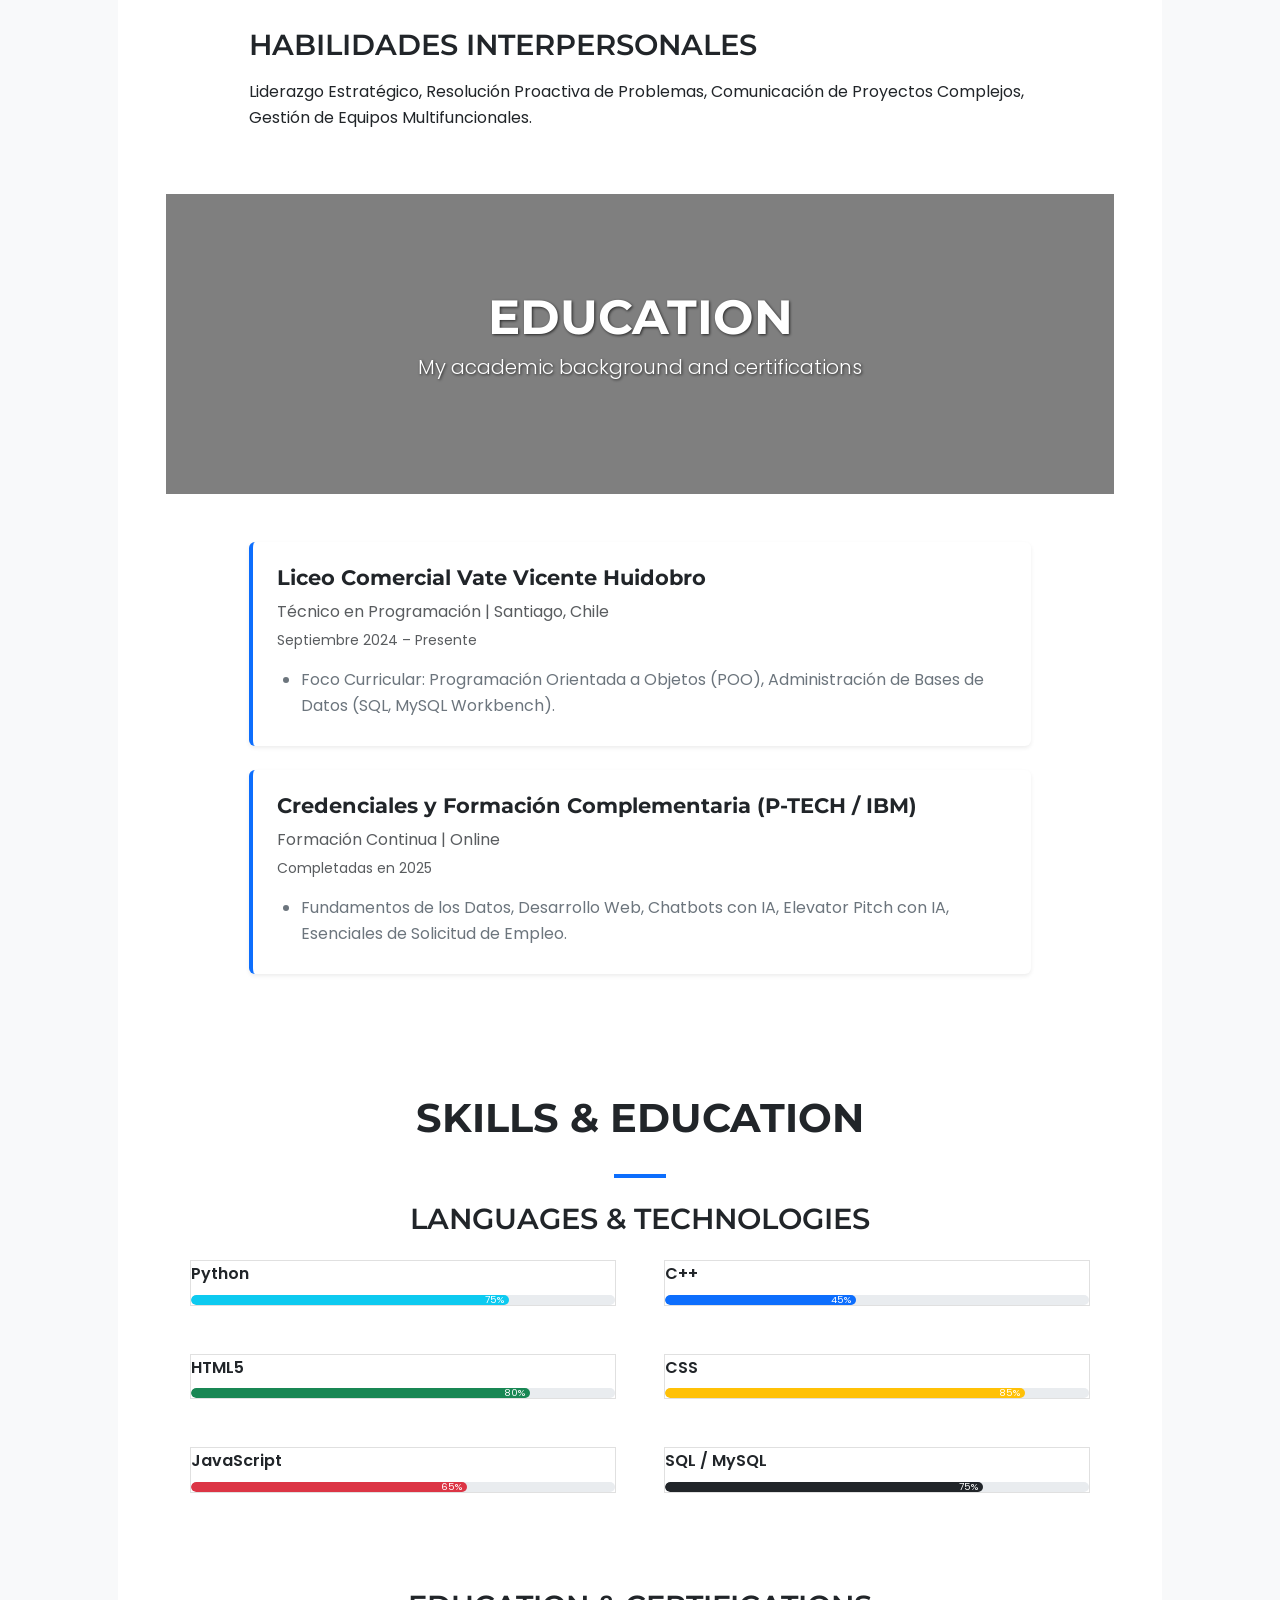
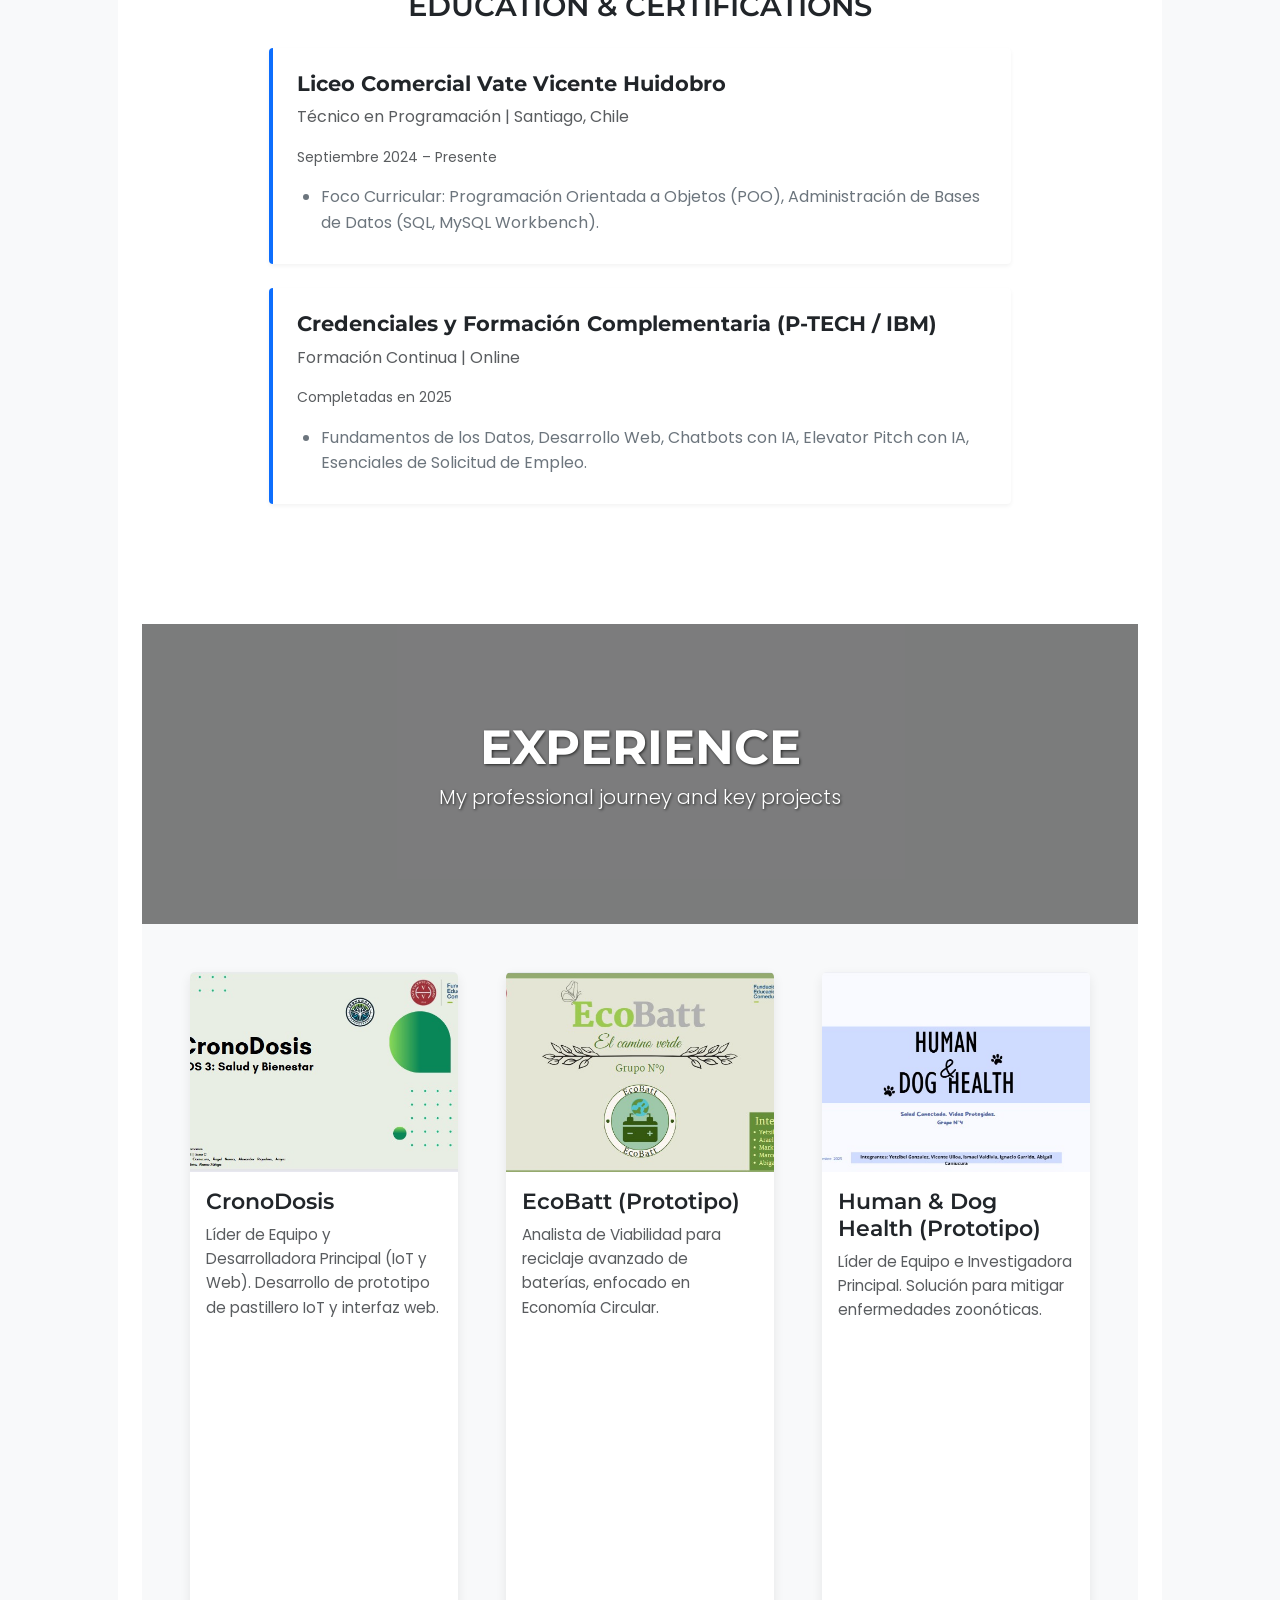
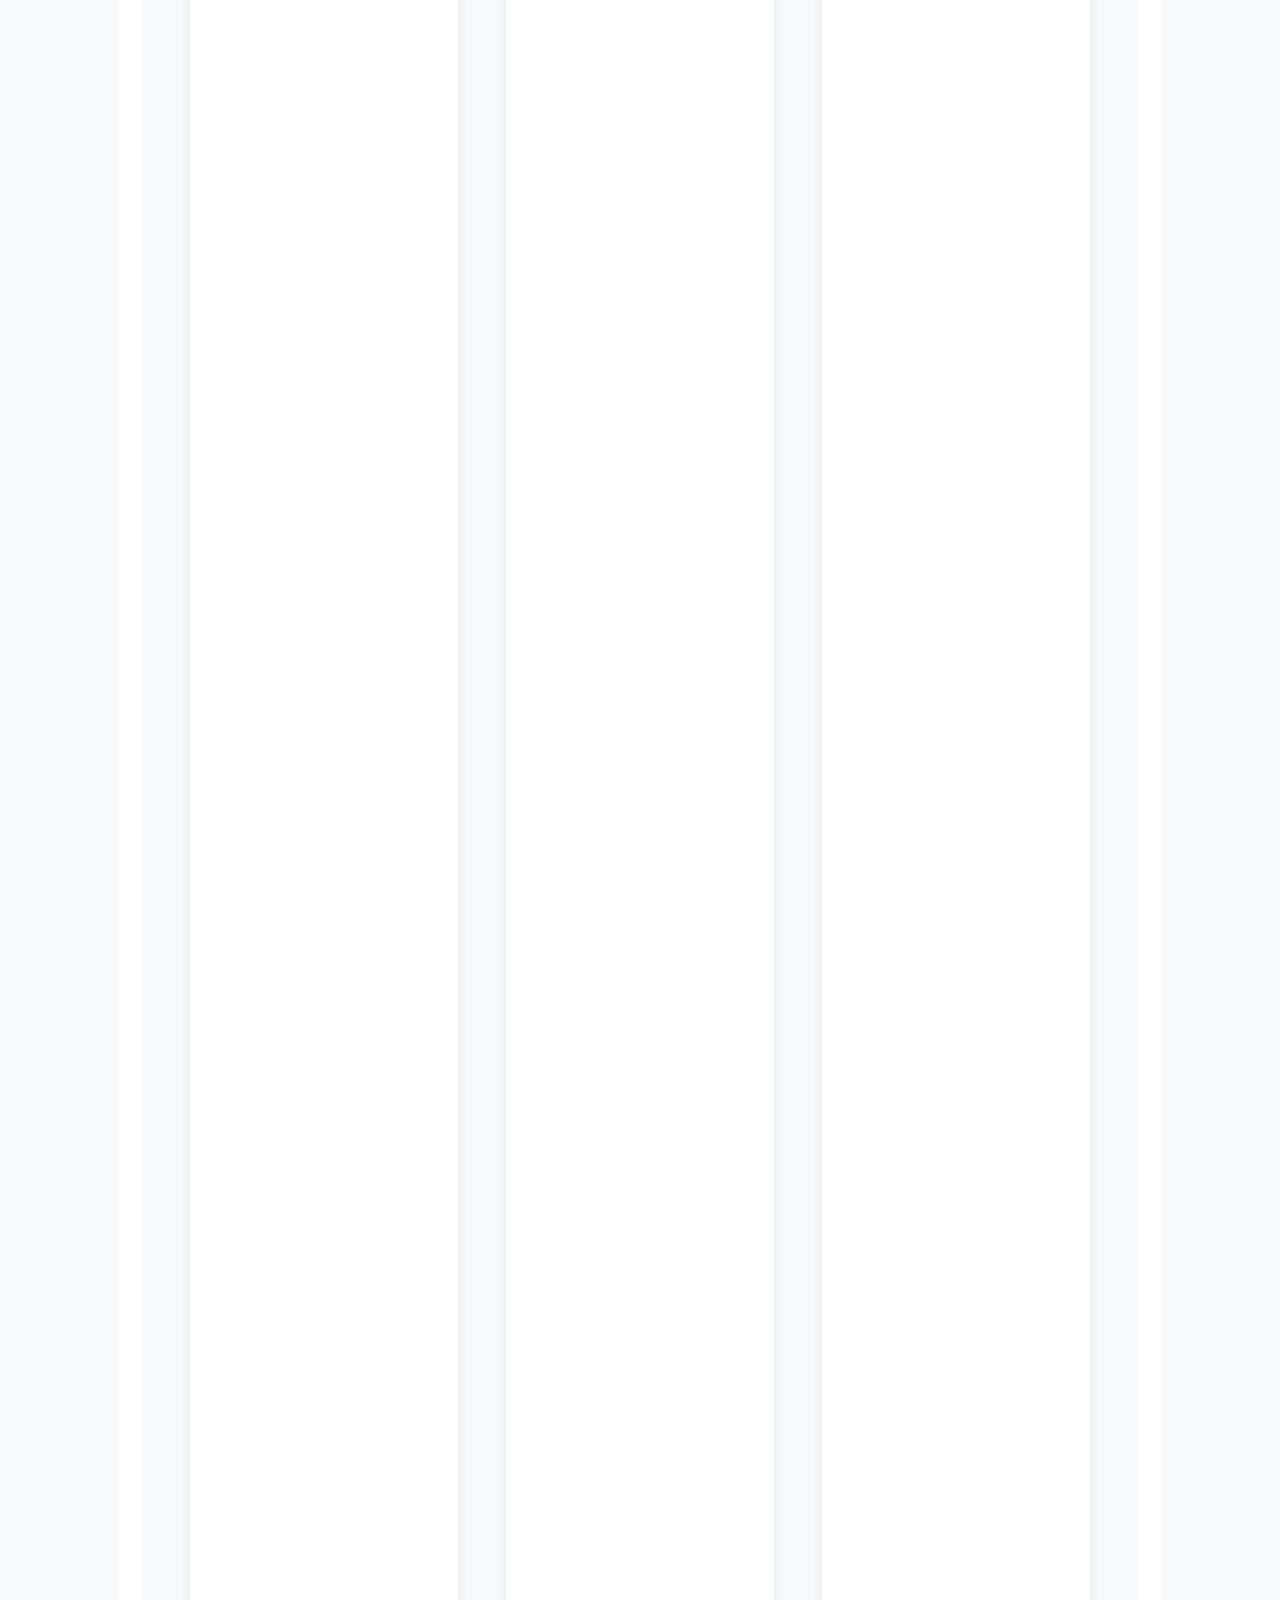
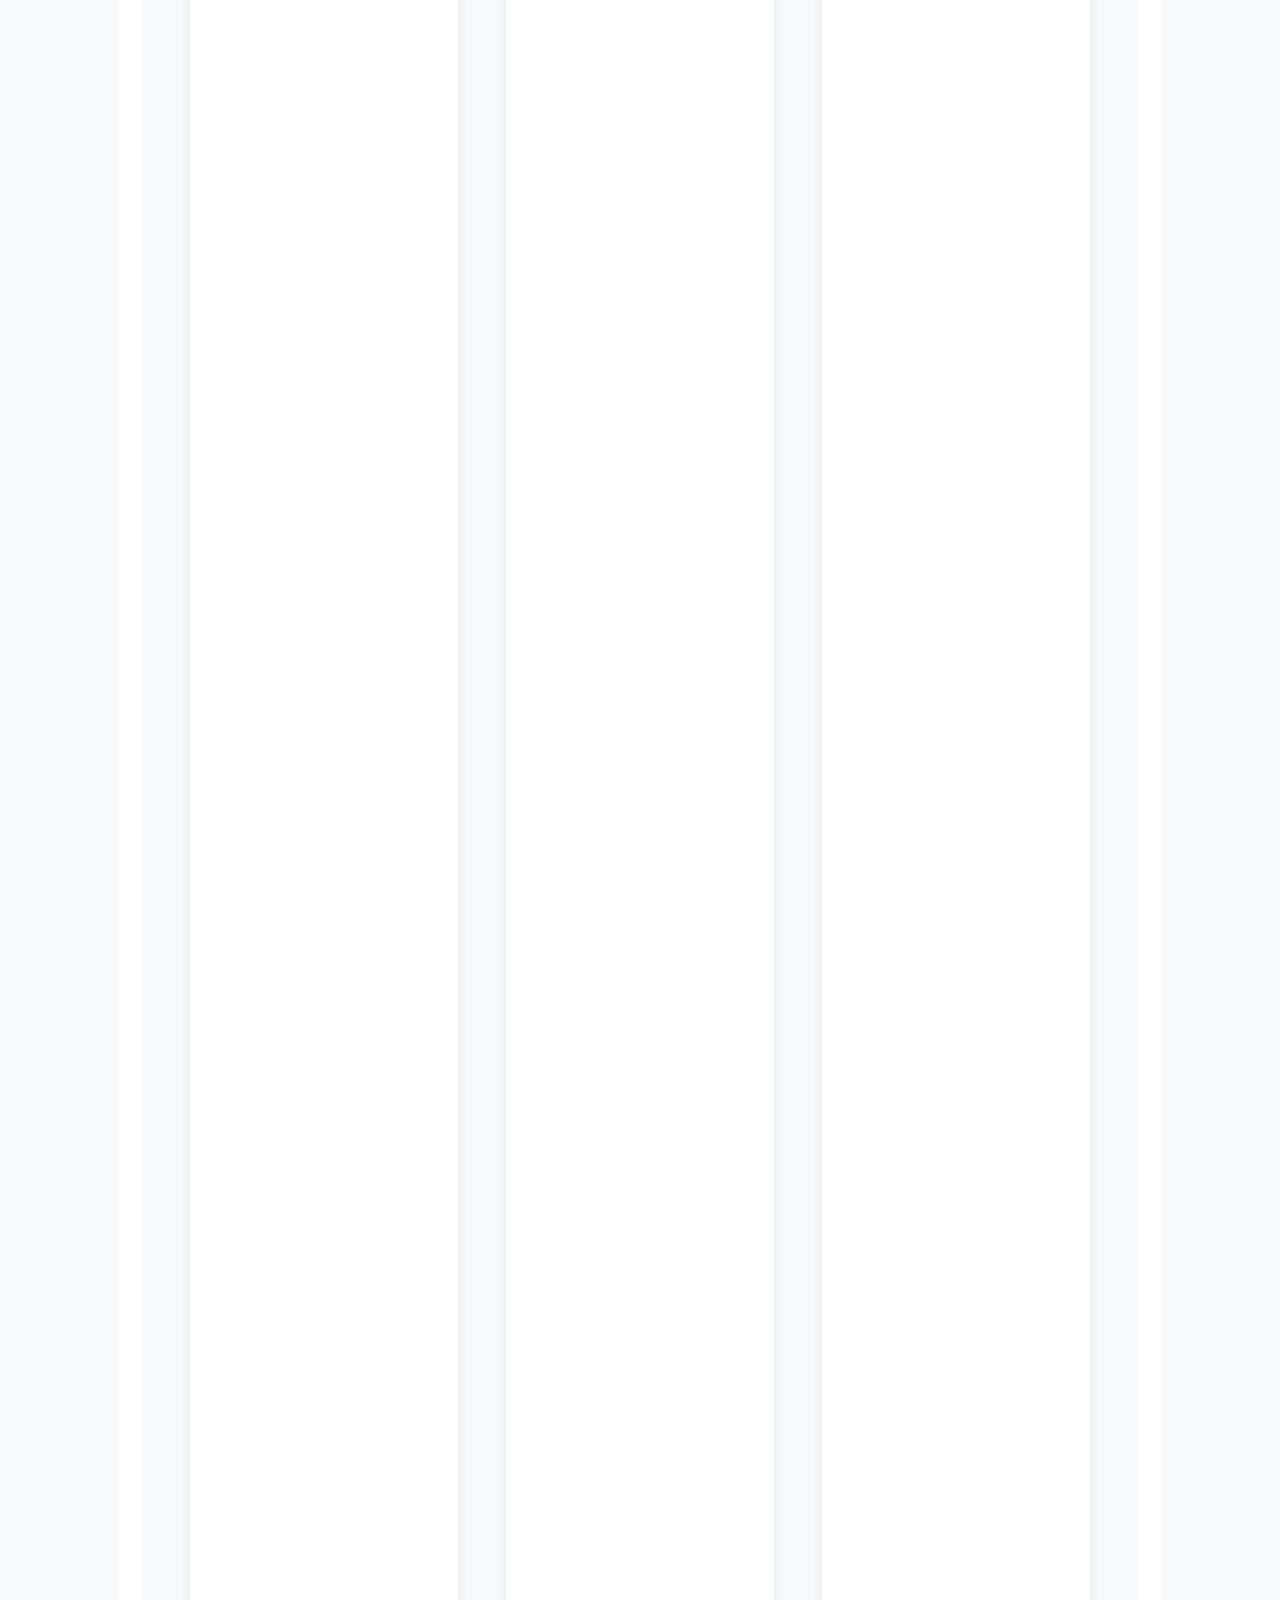
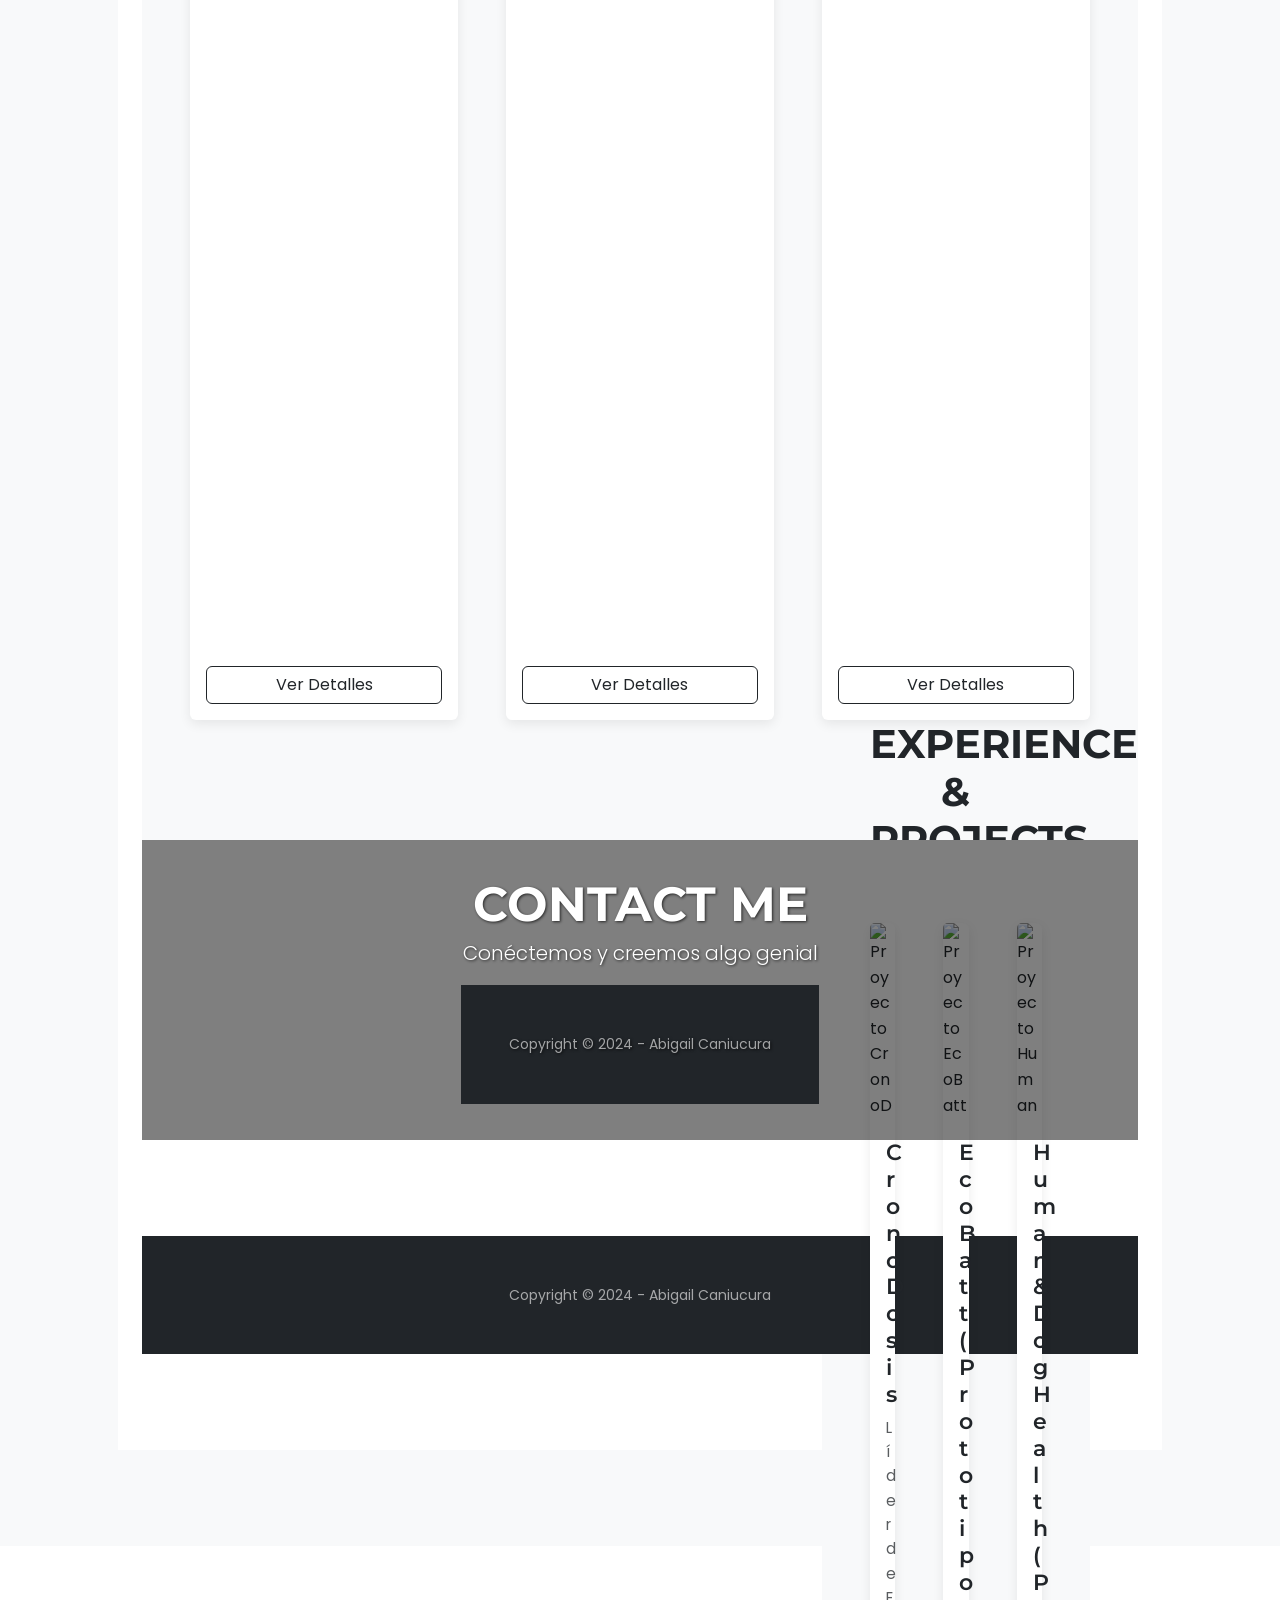
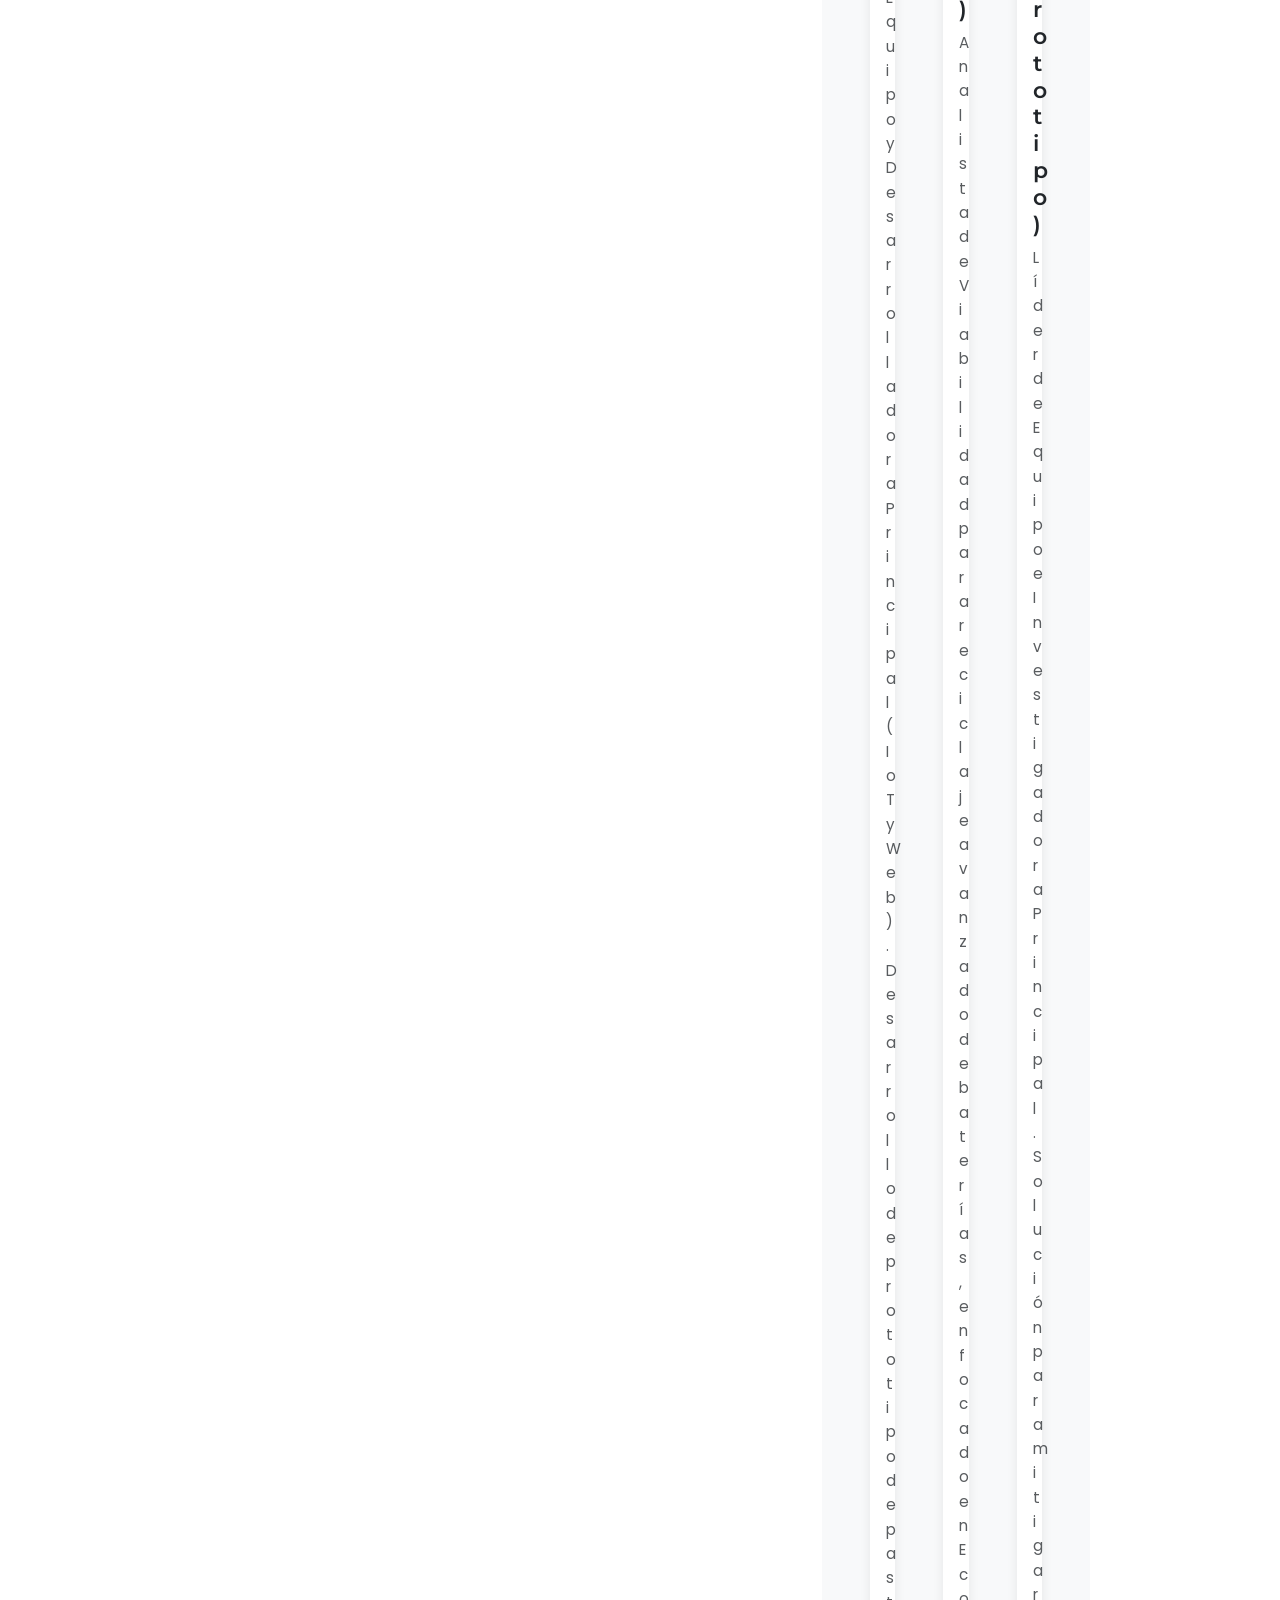
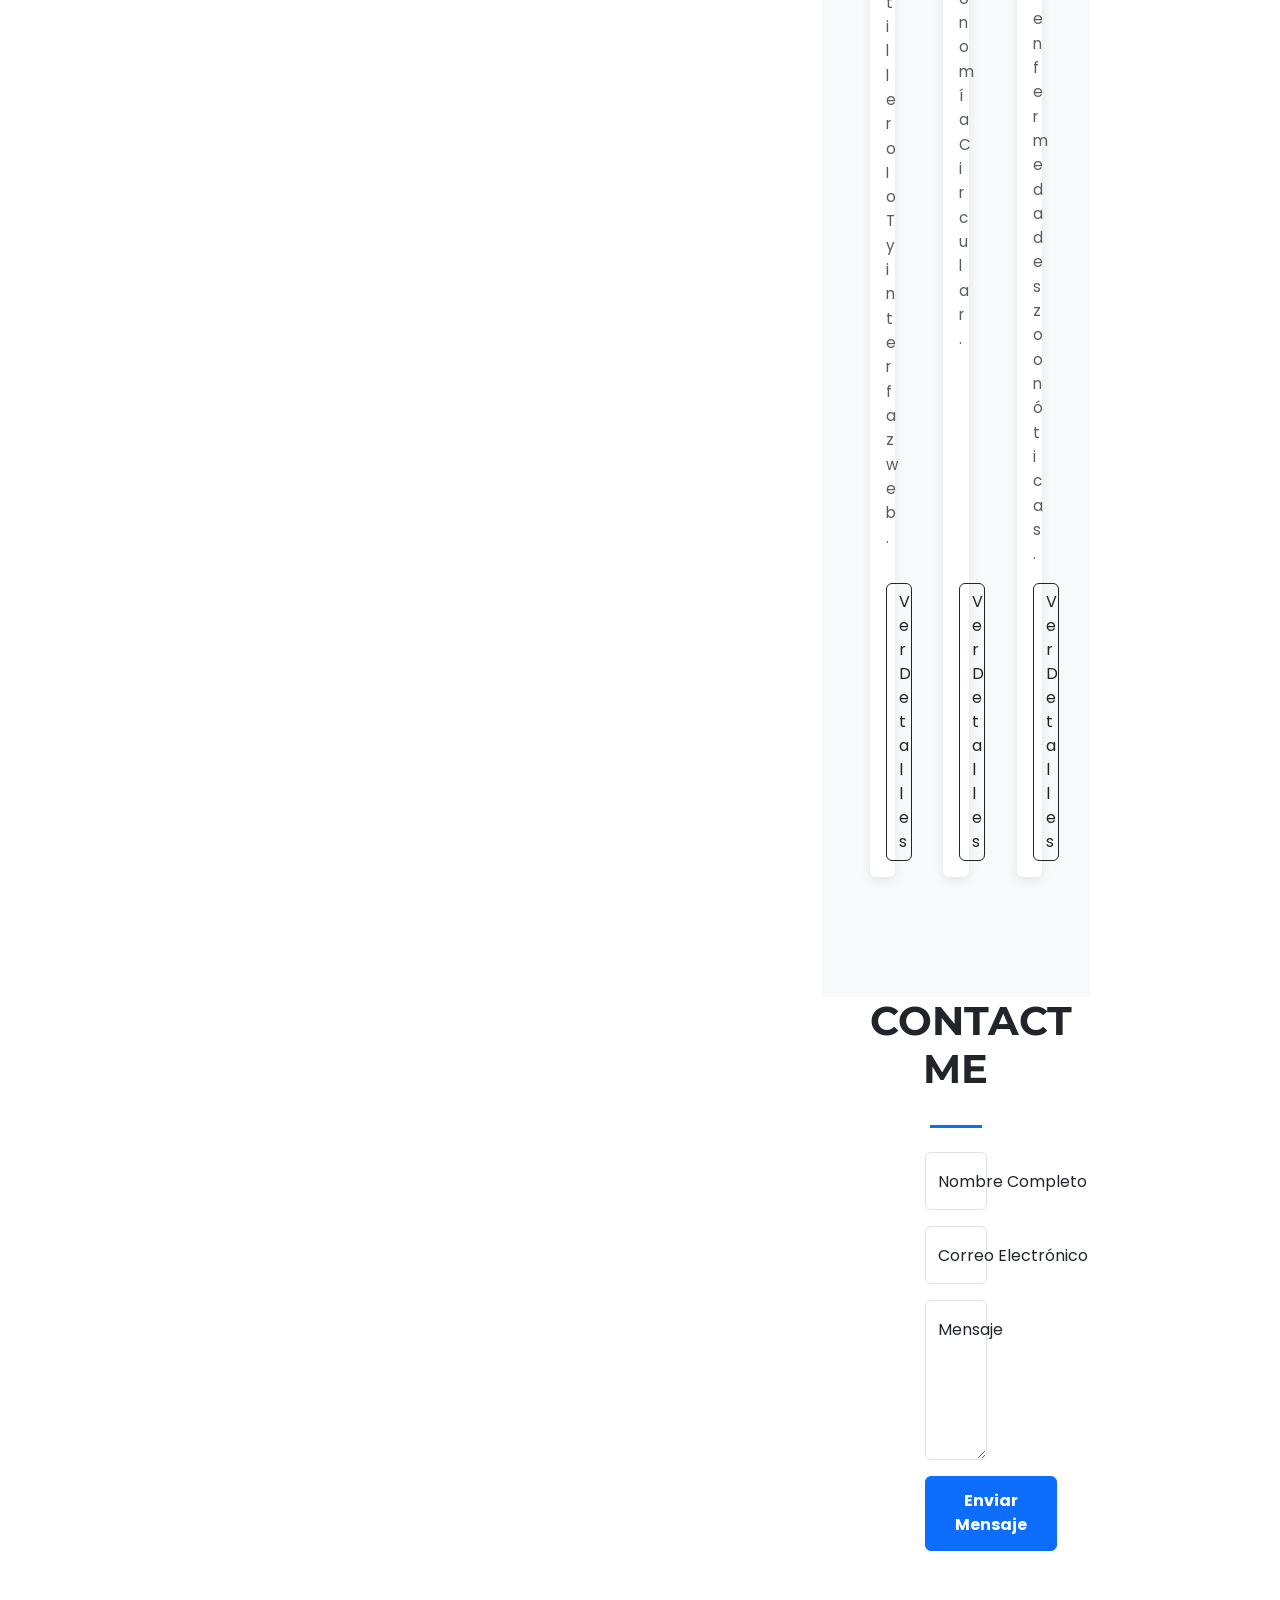
==== commit eee2f5e1: "Merge branch 'main' of https://github.com/AbigailCanicura18/Portafolio_aby" ====
--- a/portafolio/index.html
+++ b/portafolio/index.html
@@ -4,11 +4,19 @@
     <meta charset="UTF-8">
     <meta name="viewport" content="width=device-width, initial-scale=1.0">
     <title>Portafolio - Abigail Caniucura</title>
+    <title>Portafolio - Abigail Caniucura</title>
     
     <link rel="preconnect" href="https://fonts.googleapis.com">
     <link rel="preconnect" href="https://fonts.gstatic.com" crossorigin>
     <link href="https://fonts.googleapis.com/css2?family=Montserrat:wght@400;700&family=Poppins:wght@300;400;700&display=swap" rel="stylesheet">
+    <link rel="preconnect" href="https://fonts.googleapis.com">
+    <link rel="preconnect" href="https://fonts.gstatic.com" crossorigin>
+    <link href="https://fonts.googleapis.com/css2?family=Montserrat:wght@400;700&family=Poppins:wght@300;400;700&display=swap" rel="stylesheet">
     
+    <link href="https://cdn.jsdelivr.net/npm/bootstrap@5.3.3/dist/css/bootstrap.min.css" rel="stylesheet">
+    <link href="https://cdnjs.cloudflare.com/ajax/libs/font-awesome/6.0.0-beta3/css/all.min.css" rel="stylesheet">
+    
+    <link rel="stylesheet" href="assets/css/style.css">
     <link href="https://cdn.jsdelivr.net/npm/bootstrap@5.3.3/dist/css/bootstrap.min.css" rel="stylesheet">
     <link href="https://cdnjs.cloudflare.com/ajax/libs/font-awesome/6.0.0-beta3/css/all.min.css" rel="stylesheet">
     
@@ -48,6 +56,23 @@
                     <i class="fas fa-download me-2"></i>Descargar CV
                 </a>
                 <a class="social-link" href="https://github.com/tu-usuario" aria-label="GitHub"><i class="fab fa-github"></i></a>
+<body data-bs-spy="scroll" data-bs-target="#mainNav" data-bs-offset="100">
+
+    <nav class="navbar navbar-expand-lg navbar-light fixed-top py-3" id="mainNav">
+        <div class="container px-4 px-lg-5">
+            <a class="navbar-brand" href="#page-top">
+                <i class="fas fa-home me-2"></i>Abigail Caniucura
+            </a>
+            <button class="navbar-toggler navbar-toggler-right" type="button" data-bs-toggle="collapse" data-bs-target="#navbarResponsive" aria-controls="navbarResponsive" aria-expanded="false" aria-label="Toggle navigation">
+                <span class="navbar-toggler-icon"></span>
+            </button>
+            <div class="collapse navbar-collapse" id="navbarResponsive">
+                <ul class="navbar-nav ms-auto my-2 my-lg-0">
+                    <li class="nav-item"><a class="nav-link" href="#about"><i class="fas fa-user-circle me-1"></i>About</a></li>
+                    <li class="nav-item"><a class="nav-link" href="#skills-education"><i class="fas fa-cogs me-1"></i>Skills & Education</a></li>
+                    <li class="nav-item"><a class="nav-link" href="#experience"><i class="fas fa-project-diagram me-1"></i>Experience</a></li>
+                    <li class="nav-item"><a class="nav-link" href="#contact"><i class="fas fa-envelope me-1"></i>Contact</a></li>
+                </ul>
             </div>
         </div>
     </header>
@@ -67,6 +92,47 @@
                     </a>
                 </div>
             </div>
+    </nav>
+
+    <header class="masthead d-flex align-items-center justify-content-center" id="page-top">
+        <div class="masthead-bg"></div> <div class="container text-center text-white z-1">
+            <div class="row align-items-center">
+                <div class="col-lg-6 mb-5 mb-lg-0">
+                    <div class="profile-circle-container position-relative mx-auto">
+                        <img class="profile-img" src="assets/img/perfilAby.jpeg" alt="Abigail Caniucura">
+                        <div class="star-decoration position-absolute">⭐️</div>
+                    </div>
+                    <h2 class="mt-3">Abigail Aylin Caniucura de la Hoz</h2>
+                    <p class="subheading-header">Técnico en Programación y Desarrollo de Soluciones Tecnológicas</p>
+                </div>
+                <div class="col-lg-6 text-lg-start mt-5 mt-lg-0">
+                    <blockquote class="mb-4">
+                        "Quiero ser capaz de crear cualquier cosa que pueda imaginar."
+                        <br>
+                        <span class="japanese-quote">『自分が思い描いたものを創れるようになりたい。』</span>
+                    </blockquote>
+                    <h3 class="role-title">Software Engineer</h3>
+                    <div class="social-icons-header mt-4">
+                        <a class="social-link" href="#!" aria-label="LinkedIn"><i class="fab fa-linkedin-in"></i></a>
+                        <a class="social-link" href="#!" aria-label="GitHub"><i class="fab fa-github"></i></a>
+                    </div>
+                </div>
+            </div>
+        </div>
+    </header>
+
+    <section class="page-section bg-light" id="about">
+        <div class="container px-4 px-lg-5">
+            <h2 class="text-center mt-0 section-heading">ABOUT ME</h2>
+            <hr class="divider">
+            <div class="row gx-4 gx-lg-5 justify-content-center">
+                <div class="col-lg-8 text-center">
+                    <p class="text-dark mb-4 about-text">
+                        Profesional en formación con sólidas bases técnicas en programación (Python, C++), bases de datos y desarrollo web/IoT. Experiencia práctica en Desarrollo de GUI (Tkinter) e integración de sistemas.
+                        Formación continua validada por pasantías y credenciales P-TECH/IBM en áreas de IA, Chatbots y Datos. Destacada capacidad de liderazgo y resolución de problemas (Troubleshooting), enfocada en la entrega de soluciones tecnológicas escalables.
+                    </p>
+                </div>
+            </div>
         </div>
     </section>
 
@@ -116,6 +182,87 @@
                         </ul>
                     </div>
                 </div>
+    <section class="page-section" id="skills-education">
+        <div class="container px-4 px-lg-5">
+            <h2 class="text-center mt-0 section-heading">SKILLS & EDUCATION</h2>
+            <hr class="divider">
+            
+            <div class="mb-5">
+                <h3 class="text-center sub-section-heading mb-4">LANGUAGES & TECHNOLOGIES</h3>
+                <div class="row gx-4 gx-lg-5">
+                    <div class="col-lg-6 mb-4">
+                        <div class="skill-item">
+                            <span class="skill-name">Python</span>
+                            <div class="progress">
+                                <div class="progress-bar bg-info" role="progressbar" style="width: 75%" aria-valuenow="75" aria-valuemin="0" aria-valuemax="100">75%</div>
+                            </div>
+                        </div>
+                    </div>
+                    <div class="col-lg-6 mb-4">
+                        <div class="skill-item">
+                            <span class="skill-name">C++</span>
+                            <div class="progress">
+                                <div class="progress-bar bg-primary" role="progressbar" style="width: 45%" aria-valuenow="60" aria-valuemin="0" aria-valuemax="100">45%</div>
+                            </div>
+                        </div>
+                    </div>
+                    <div class="col-lg-6 mb-4">
+                        <div class="skill-item">
+                            <span class="skill-name">HTML5</span>
+                            <div class="progress">
+                                <div class="progress-bar bg-success" role="progressbar" style="width: 80%" aria-valuenow="90" aria-valuemin="0" aria-valuemax="100">80%</div>
+                            </div>
+                        </div>
+                    </div>
+                    <div class="col-lg-6 mb-4">
+                        <div class="skill-item">
+                            <span class="skill-name">CSS</span>
+                            <div class="progress">
+                                <div class="progress-bar bg-warning" role="progressbar" style="width: 85%" aria-valuenow="85" aria-valuemin="0" aria-valuemax="100">85%</div>
+                            </div>
+                        </div>
+                    </div>
+                    <div class="col-lg-6 mb-4">
+                        <div class="skill-item">
+                            <span class="skill-name">JavaScript</span>
+                            <div class="progress">
+                                <div class="progress-bar bg-danger" role="progressbar" style="width: 65%" aria-valuenow="70" aria-valuemin="0" aria-valuemax="100">65%</div>
+                            </div>
+                        </div>
+                    </div>
+                    <div class="col-lg-6 mb-4">
+                        <div class="skill-item">
+                            <span class="skill-name">SQL / MySQL</span>
+                            <div class="progress">
+                                <div class="progress-bar bg-dark" role="progressbar" style="width: 75%" aria-valuenow="70" aria-valuemin="0" aria-valuemax="100">75%</div>
+                            </div>
+                        </div>
+                    </div>
+                </div>
+            </div>
+
+            <div class="mt-5">
+                <h3 class="text-center sub-section-heading mb-4">EDUCATION & CERTIFICATIONS</h3>
+                <div class="row gx-4 gx-lg-5 justify-content-center">
+                    <div class="col-lg-10">
+                        <div class="education-item mb-4">
+                            <h4>Liceo Comercial Vate Vicente Huidobro</h4>
+                            <p class="text-muted">Técnico en Programación | Santiago, Chile</p>
+                            <p class="small text-muted">Septiembre 2024 – Presente</p>
+                            <ul>
+                                <li>Foco Curricular: Programación Orientada a Objetos (POO), Administración de Bases de Datos (SQL, MySQL Workbench).</li>
+                            </ul>
+                        </div>
+                        <div class="education-item mb-4">
+                            <h4>Credenciales y Formación Complementaria (P-TECH / IBM)</h4>
+                            <p class="text-muted">Formación Continua | Online</p>
+                            <p class="small text-muted">Completadas en 2025</p>
+                            <ul>
+                                <li>Fundamentos de los Datos, Desarrollo Web, Chatbots con IA, Elevator Pitch con IA, Esenciales de Solicitud de Empleo.</li>
+                            </ul>
+                        </div>
+                    </div>
+                </div>
             </div>
         </div>
     </section>
@@ -159,8 +306,71 @@
                             <a href="#" class="btn btn-outline-dark mt-auto" data-bs-toggle="modal" data-bs-target="#humanDogModal">Ver Detalles</a>
                         </div>
                     </div>
-                </div>
-            </div>
+    <section class="page-section bg-light" id="experience">
+        <div class="container px-4 px-lg-5">
+            <h2 class="text-center mt-0 section-heading">EXPERIENCE & PROJECTS</h2>
+            <hr class="divider">
+            <div class="row gx-4 gx-lg-5">
+                <div class="col-lg-4 col-md-6 mb-4">
+                    <div class="card project-card h-100">
+                        <img src="assets/img/portadaCrono.jpeg" class="card-img-top" alt="Proyecto CronoDosis">
+                        <div class="card-body d-flex flex-column">
+                            <h5 class="card-title">CronoDosis</h5>
+                            <p class="card-text text-muted flex-grow-1">Líder de Equipo y Desarrolladora Principal (IoT y Web). Desarrollo de prototipo de pastillero IoT y interfaz web.</p>
+                            <a href="#" class="btn btn-outline-dark mt-auto" data-bs-toggle="modal" data-bs-target="#cronoDosisModal">Ver Detalles</a>
+                        </div>
+                    </div>
+                </div>
+                <div class="col-lg-4 col-md-6 mb-4">
+                    <div class="card project-card h-100">
+                        <img src="assets/img/portadaEco.jpeg" class="card-img-top" alt="Proyecto EcoBatt">
+                        <div class="card-body d-flex flex-column">
+                            <h5 class="card-title">EcoBatt (Prototipo)</h5>
+                            <p class="card-text text-muted flex-grow-1">Analista de Viabilidad para reciclaje avanzado de baterías, enfocado en Economía Circular.</p>
+                            <a href="#" class="btn btn-outline-dark mt-auto" data-bs-toggle="modal" data-bs-target="#ecoBattModal">Ver Detalles</a>
+                        </div>
+                    </div>
+                </div>
+                <div class="col-lg-4 col-md-6 mb-4">
+                    <div class="card project-card h-100">
+                        <img src="assets/img/portadaHuman.jpeg" class="card-img-top" alt="Proyecto Human & Dog Health">
+                        <div class="card-body d-flex flex-column">
+                            <h5 class="card-title">Human & Dog Health (Prototipo)</h5>
+                            <p class="card-text text-muted flex-grow-1">Líder de Equipo e Investigadora Principal. Solución para mitigar enfermedades zoonóticas.</p>
+                            <a href="#" class="btn btn-outline-dark mt-auto" data-bs-toggle="modal" data-bs-target="#humanDogModal">Ver Detalles</a>
+                        </div>
+                    </div>
+                </div>
+            </div>
+        </div>
+    </section>
+
+    <section class="page-section" id="contact">
+        <div class="container px-4 px-lg-5">
+            <h2 class="text-center mt-0 section-heading">CONTACT ME</h2>
+            <hr class="divider">
+            <div class="row gx-4 gx-lg-5 justify-content-center">
+                <div class="col-lg-6">
+                    <form id="contactForm">
+                        <div class="form-floating mb-3">
+                            <input class="form-control" id="name" type="text" placeholder="Tu Nombre..." required>
+                            <label for="name">Nombre Completo</label>
+                        </div>
+                        <div class="form-floating mb-3">
+                            <input class="form-control" id="email" type="email" placeholder="nombre@ejemplo.com" required>
+                            <label for="email">Correo Electrónico</label>
+                        </div>
+                        <div class="form-floating mb-3">
+                            <textarea class="form-control" id="message" type="text" placeholder="Tu Mensaje aquí..." style="height: 10rem" required></textarea>
+                            <label for="message">Mensaje</label>
+                        </div>
+                        <div class="d-grid">
+                            <button class="btn btn-primary btn-xl" id="submitButton" type="submit">Enviar Mensaje</button>
+                        </div>
+                    </form>
+                </div>
+            </div>
+        </div>
         </div>
     </section>
 
@@ -170,6 +380,48 @@
             <div class="content text-white text-center">
                 <h2 class="mb-1">CONTACT ME</h2>
                 <p class="lead">Conéctemos y creemos algo genial</p>
+    <footer class="bg-dark py-5">
+        <div class="container px-4 px-lg-5">
+            <div class="small text-center text-white-50">Copyright &copy; 2024 - Abigail Caniucura</div>
+        </div>
+    </footer>
+
+    <div class="modal fade" id="cronoDosisModal" tabindex="-1" aria-labelledby="cronoDosisModalLabel" aria-hidden="true">
+        <div class="modal-dialog modal-dialog-centered modal-md"> 
+            <div class="modal-content">
+                <div class="modal-header border-0">
+                    <h5 class="modal-title" id="cronoDosisModalLabel">CronoDosis: IoT y Web</h5>
+                    <button type="button" class="btn-close" data-bs-dismiss="modal" aria-label="Cerrar"></button>
+                </div>
+                <div class="modal-body">
+                    <div id="carouselCronoDosis" class="carousel slide" data-bs-ride="carousel">
+                        <div class="carousel-indicators">
+                            <button type="button" data-bs-target="#carouselCronoDosis" data-bs-slide-to="0" class="active" aria-current="true" aria-label="Slide 1"></button>
+                            <button type="button" data-bs-target="#carouselCronoDosis" data-bs-slide-to="1" aria-label="Slide 2"></button>
+                            <button type="button" data-bs-target="#carouselCronoDosis" data-bs-slide-to="2" aria-label="Slide 3"></button>
+                        </div>
+                        <div class="carousel-inner">
+                            <div class="carousel-item active">
+                                <img src="assets/img/cronoDosis/prototipo.jpg" class="d-block w-100 carousel-image-fixed" alt="Prototipo">
+                            </div>
+                            <div class="carousel-item">
+                                <img src="assets/img/cronoDosis/equipo.jpg" class="d-block w-100 carousel-image-fixed" alt="Equipo">
+                            </div>
+                            <div class="carousel-item">
+                                <img src="assets/img/cronoDosis/investigacion.jpg" class="d-block w-100 carousel-image-fixed" alt="Investigación">
+                            </div>
+                        </div>
+                        <button class="carousel-control-prev" type="button" data-bs-target="#carouselCronoDosis" data-bs-slide="prev">
+                            <span class="carousel-control-prev-icon" aria-hidden="true"></span>
+                            <span class="visually-hidden">Anterior</span>
+                        </button>
+                        <button class="carousel-control-next" type="button" data-bs-target="#carouselCronoDosis" data-bs-slide="next">
+                            <span class="carousel-control-next-icon" aria-hidden="true"></span>
+                            <span class="visually-hidden">Siguiente</span>
+                        </button>
+                    </div>
+                    <p class="mt-4">Dirigí el equipo y fui responsable de la programación principal del prototipo de pastillero IoT, además del desarrollo de la interfaz web (HTML, CSS, JS).</p>
+                </div>
             </div>
         </div>
         <div class="container px-4 px-lg-5 mt-5">
@@ -183,61 +435,6 @@
                         <a href="tel:+56982315515" class="social-link-contact" aria-label="Phone" data-bs-toggle="tooltip" title="+56 9 8231 5515"><i class="fas fa-phone-alt"></i></a>
                     </div>
                 </div>
-            </div>
-        </div>
-    </section>
-
-    <footer class="bg-dark py-5">
-        <div class="container px-4 px-lg-5">
-            <div class="small text-center text-white-50">Copyright &copy; 2024 - Abigail Caniucura</div>
-        </div>
-    </footer>
-
-    <div class="modal fade" id="cronoDosisModal" tabindex="-1" aria-labelledby="cronoDosisModalLabel" aria-hidden="true">
-        <div class="modal-dialog modal-dialog-centered modal-md"> 
-            <div class="modal-content">
-                <div class="modal-header border-0">
-                    <h5 class="modal-title" id="cronoDosisModalLabel">CronoDosis: IoT y Web</h5>
-                    <button type="button" class="btn-close" data-bs-dismiss="modal" aria-label="Cerrar"></button>
-                </div>
-                <div class="modal-body">
-                    <div id="carouselCronoDosis" class="carousel slide" data-bs-ride="carousel">
-                        <div class="carousel-indicators">
-                            <button type="button" data-bs-target="#carouselCronoDosis" data-bs-slide-to="0" class="active" aria-current="true" aria-label="Slide 1"></button>
-                            <button type="button" data-bs-target="#carouselCronoDosis" data-bs-slide-to="1" aria-label="Slide 2"></button>
-                            <button type="button" data-bs-target="#carouselCronoDosis" data-bs-slide-to="2" aria-label="Slide 3"></button>
-                        </div>
-                        <div class="carousel-inner">
-                            <div class="carousel-item active">
-                                <img src="assets/img/cronoDosis/prototipo.jpg" class="d-block w-100 carousel-image-fixed" alt="Prototipo">
-                                <div class="carousel-caption">
-                                    <p>Hardware y prototipado del dispensador IoT.</p>
-                                </div>
-                            </div>
-                            <div class="carousel-item">
-                                <img src="assets/img/cronoDosis/equipo.jpg" class="d-block w-100 carousel-image-fixed" alt="Equipo">
-                                <div class="carousel-caption">
-                                    <p>Liderando la sesión de planificación y desarrollo con el equipo.</p>
-                                </div>
-                            </div>
-                            <div class="carousel-item">
-                                <img src="assets/img/cronoDosis/investigacion.jpg" class="d-block w-100 carousel-image-fixed" alt="Investigación">
-                                <div class="carousel-caption">
-                                    <p>Fase de investigación y diseño de la interfaz web.</p>
-                                </div>
-                            </div>
-                        </div>
-                        <button class="carousel-control-prev" type="button" data-bs-target="#carouselCronoDosis" data-bs-slide="prev">
-                            <span class="carousel-control-prev-icon" aria-hidden="true"></span>
-                            <span class="visually-hidden">Anterior</span>
-                        </button>
-                        <button class="carousel-control-next" type="button" data-bs-target="#carouselCronoDosis" data-bs-slide="next">
-                            <span class="carousel-control-next-icon" aria-hidden="true"></span>
-                            <span class="visually-hidden">Siguiente</span>
-                        </button>
-                    </div>
-                </div>
-            </div>
         </div>
     </div>
 
@@ -256,16 +453,10 @@
                         </div>
                         <div class="carousel-inner">
                             <div class="carousel-item active">
-                                <img src="assets/img/ecoBatt/modelo.jpg" class="d-block w-100 carousel-image-fixed" alt="Modelo EcoBatt">
-                                <div class="carousel-caption">
-                                    <p>Diseño y análisis del modelo de negocio de economía circular.</p>
-                                </div>
+                                <img src="assets/img/ecoBatt/modelo.jpeg" class="d-block w-100 carousel-image-fixed" alt="Modelo EcoBatt">
                             </div>
                             <div class="carousel-item">
                                 <img src="assets/img/ecoBatt/plano_ecobatt.png" class="d-block w-100 carousel-image-fixed" alt="Plano EcoBatt">
-                                <div class="carousel-caption">
-                                    <p>Planificación técnica y diagrama de flujo del sistema de reciclaje.</p>
-                                </div>
                             </div>
                         </div>
                         <button class="carousel-control-prev" type="button" data-bs-target="#carouselEcoBatt" data-bs-slide="prev">
@@ -277,13 +468,20 @@
                             <span class="visually-hidden">Siguiente</span>
                         </button>
                     </div>
-                </div>
-            </div>
+                    <p class="mt-4">Analista de Viabilidad para un prototipo de reciclaje avanzado de baterías, enfocándose en principios de Economía Circular. Contribución al diseño del sistema y evaluación de impacto.</p>
+                </div>
+            </div>
+        </div>
+    </section>
+
+    <footer class="bg-dark py-5">
+        <div class="container px-4 px-lg-5">
+            <div class="small text-center text-white-50">Copyright &copy; 2024 - Abigail Caniucura</div>
         </div>
     </div>
 
     <div class="modal fade" id="humanDogModal" tabindex="-1" aria-labelledby="humanDogModalLabel" aria-hidden="true">
-        <div class="modal-dialog modal-dialog-centered modal-sm"> 
+        <div class="modal-dialog modal-dialog-centered modal-md"> 
             <div class="modal-content">
                 <div class="modal-header border-0">
                     <h5 class="modal-title" id="humanDogModalLabel">Human & Dog Health (Prototipo)</h5>
@@ -299,10 +497,147 @@
                         </div>
                         <div class="carousel-inner">
                             <div class="carousel-item active">
+                                <img src="assets/img/human&dog_health/mapa.png" class="d-block carousel-image-vertical mx-auto" alt="Mapa">
+                            </div>
+                            <div class="carousel-item">
+                                <img src="assets/img/human&dog_health/denuncias.png" class="d-block carousel-image-vertical mx-auto" alt="Denuncias">
+                            </div>
+                            <div class="carousel-item">
+                                <img src="assets/img/human&dog_health/info.png" class="d-block carousel-image-vertical mx-auto" alt="Información">
+                            </div>
+                            <div class="carousel-item">
+                                <img src="assets/img/human&dog_health/login.png" class="d-block carousel-image-vertical mx-auto" alt="Login">
+                            </div>
+                        </div>
+                        <button class="carousel-control-prev" type="button" data-bs-target="#carouselHumanDog" data-bs-slide="prev">
+                            <span class="carousel-control-prev-icon" aria-hidden="true"></span>
+                            <span class="visually-hidden">Anterior</span>
+                        </button>
+                        <button class="carousel-control-next" type="button" data-bs-target="#carouselHumanDog" data-bs-slide="next">
+                            <span class="carousel-control-next-icon" aria-hidden="true"></span>
+                            <span class="visually-hidden">Siguiente</span>
+                        </button>
+                    </div>
+                    <p class="mt-4">Dirigí la formulación de una solución tecnológica para mitigar enfermedades zoonóticas, realizando investigación exhaustiva y diseñando la propuesta de aplicación móvil.</p>
+                </div>
+            </div>
+        </div>
+    </div>
+
+    <div class="modal fade" id="cronoDosisModal" tabindex="-1" aria-labelledby="cronoDosisModalLabel" aria-hidden="true">
+        <div class="modal-dialog modal-dialog-centered modal-md"> 
+            <div class="modal-content">
+                <div class="modal-header border-0">
+                    <h5 class="modal-title" id="cronoDosisModalLabel">CronoDosis: IoT y Web</h5>
+                    <button type="button" class="btn-close" data-bs-dismiss="modal" aria-label="Cerrar"></button>
+                </div>
+                <div class="modal-body">
+                    <div id="carouselCronoDosis" class="carousel slide" data-bs-ride="carousel">
+                        <div class="carousel-indicators">
+                            <button type="button" data-bs-target="#carouselCronoDosis" data-bs-slide-to="0" class="active" aria-current="true" aria-label="Slide 1"></button>
+                            <button type="button" data-bs-target="#carouselCronoDosis" data-bs-slide-to="1" aria-label="Slide 2"></button>
+                            <button type="button" data-bs-target="#carouselCronoDosis" data-bs-slide-to="2" aria-label="Slide 3"></button>
+                        </div>
+                        <div class="carousel-inner">
+                            <div class="carousel-item active">
+                                <img src="assets/img/cronoDosis/prototipo.jpg" class="d-block w-100 carousel-image-fixed" alt="Prototipo">
+                                <div class="carousel-caption">
+                                    <p>Hardware y prototipado del dispensador IoT.</p>
+                                </div>
+                            </div>
+                            <div class="carousel-item">
+                                <img src="assets/img/cronoDosis/equipo.jpg" class="d-block w-100 carousel-image-fixed" alt="Equipo">
+                                <div class="carousel-caption">
+                                    <p>Liderando la sesión de planificación y desarrollo con el equipo.</p>
+                                </div>
+                            </div>
+                            <div class="carousel-item">
+                                <img src="assets/img/cronoDosis/investigacion.jpg" class="d-block w-100 carousel-image-fixed" alt="Investigación">
+                                <div class="carousel-caption">
+                                    <p>Fase de investigación y diseño de la interfaz web.</p>
+                                </div>
+                            </div>
+                        </div>
+                        <button class="carousel-control-prev" type="button" data-bs-target="#carouselCronoDosis" data-bs-slide="prev">
+                            <span class="carousel-control-prev-icon" aria-hidden="true"></span>
+                            <span class="visually-hidden">Anterior</span>
+                        </button>
+                        <button class="carousel-control-next" type="button" data-bs-target="#carouselCronoDosis" data-bs-slide="next">
+                            <span class="carousel-control-next-icon" aria-hidden="true"></span>
+                            <span class="visually-hidden">Siguiente</span>
+                        </button>
+                    </div>
+                </div>
+            </div>
+        </div>
+    </div>
+
+    <div class="modal fade" id="ecoBattModal" tabindex="-1" aria-labelledby="ecoBattModalLabel" aria-hidden="true">
+        <div class="modal-dialog modal-dialog-centered modal-md"> 
+            <div class="modal-content">
+                <div class="modal-header border-0">
+                    <h5 class="modal-title" id="ecoBattModalLabel">EcoBatt (Prototipo)</h5>
+                    <button type="button" class="btn-close" data-bs-dismiss="modal" aria-label="Cerrar"></button>
+                </div>
+                <div class="modal-body">
+                    <div id="carouselEcoBatt" class="carousel slide" data-bs-ride="carousel">
+                        <div class="carousel-indicators">
+                            <button type="button" data-bs-target="#carouselEcoBatt" data-bs-slide-to="0" class="active" aria-current="true" aria-label="Slide 1"></button>
+                            <button type="button" data-bs-target="#carouselEcoBatt" data-bs-slide-to="1" aria-label="Slide 2"></button>
+                        </div>
+                        <div class="carousel-inner">
+                            <div class="carousel-item active">
+                                <img src="assets/img/ecoBatt/modelo.jpg" class="d-block w-100 carousel-image-fixed" alt="Modelo EcoBatt">
+                                <div class="carousel-caption">
+                                    <p>Diseño y análisis del modelo de negocio de economía circular.</p>
+                                </div>
+                            </div>
+                            <div class="carousel-item">
+                                <img src="assets/img/ecoBatt/plano_ecobatt.png" class="d-block w-100 carousel-image-fixed" alt="Plano EcoBatt">
+                                <div class="carousel-caption">
+                                    <p>Planificación técnica y diagrama de flujo del sistema de reciclaje.</p>
+                                </div>
+                            </div>
+                        </div>
+                        <button class="carousel-control-prev" type="button" data-bs-target="#carouselEcoBatt" data-bs-slide="prev">
+                            <span class="carousel-control-prev-icon" aria-hidden="true"></span>
+                            <span class="visually-hidden">Anterior</span>
+                        </button>
+                        <button class="carousel-control-next" type="button" data-bs-target="#carouselEcoBatt" data-bs-slide="next">
+                            <span class="carousel-control-next-icon" aria-hidden="true"></span>
+                            <span class="visually-hidden">Siguiente</span>
+                        </button>
+                    </div>
+                </div>
+            </div>
+        </div>
+    </div>
+
+    <div class="modal fade" id="humanDogModal" tabindex="-1" aria-labelledby="humanDogModalLabel" aria-hidden="true">
+        <div class="modal-dialog modal-dialog-centered modal-sm"> 
+            <div class="modal-content">
+                <div class="modal-header border-0">
+                    <h5 class="modal-title" id="humanDogModalLabel">Human & Dog Health (Prototipo)</h5>
+                    <button type="button" class="btn-close" data-bs-dismiss="modal" aria-label="Cerrar"></button>
+                </div>
+                <div class="modal-body">
+                    <div id="carouselHumanDog" class="carousel slide" data-bs-ride="carousel">
+                        <div class="carousel-indicators">
+                            <button type="button" data-bs-target="#carouselHumanDog" data-bs-slide-to="0" class="active" aria-current="true" aria-label="Slide 1"></button>
+                            <button type="button" data-bs-target="#carouselHumanDog" data-bs-slide-to="1" aria-label="Slide 2"></button>
+                            <button type="button" data-bs-target="#carouselHumanDog" data-bs-slide-to="2" aria-label="Slide 3"></button>
+                            <button type="button" data-bs-target="#carouselHumanDog" data-bs-slide-to="3" aria-label="Slide 4"></button>
+                        </div>
+                        <div class="carousel-inner">
+                            <div class="carousel-item active">
                                 <img src="assets/img/human&dog_health/mapa.png" class="d-block carousel-image-small-vertical mx-auto" alt="Mapa">
                                 <div class="carousel-caption">
                                     <p>Interfaz de mapa para geolocalización de servicios.</p>
                                 </div>
                             </div>
                             <div class="carousel-item">
-                 +                 
+    <script src="https://cdn.jsdelivr.net/npm/bootstrap@5.3.3/dist/js/bootstrap.bundle.min.js"></script>
+    <script src="assets/js/script.js"></script>
+</body>
+</html>
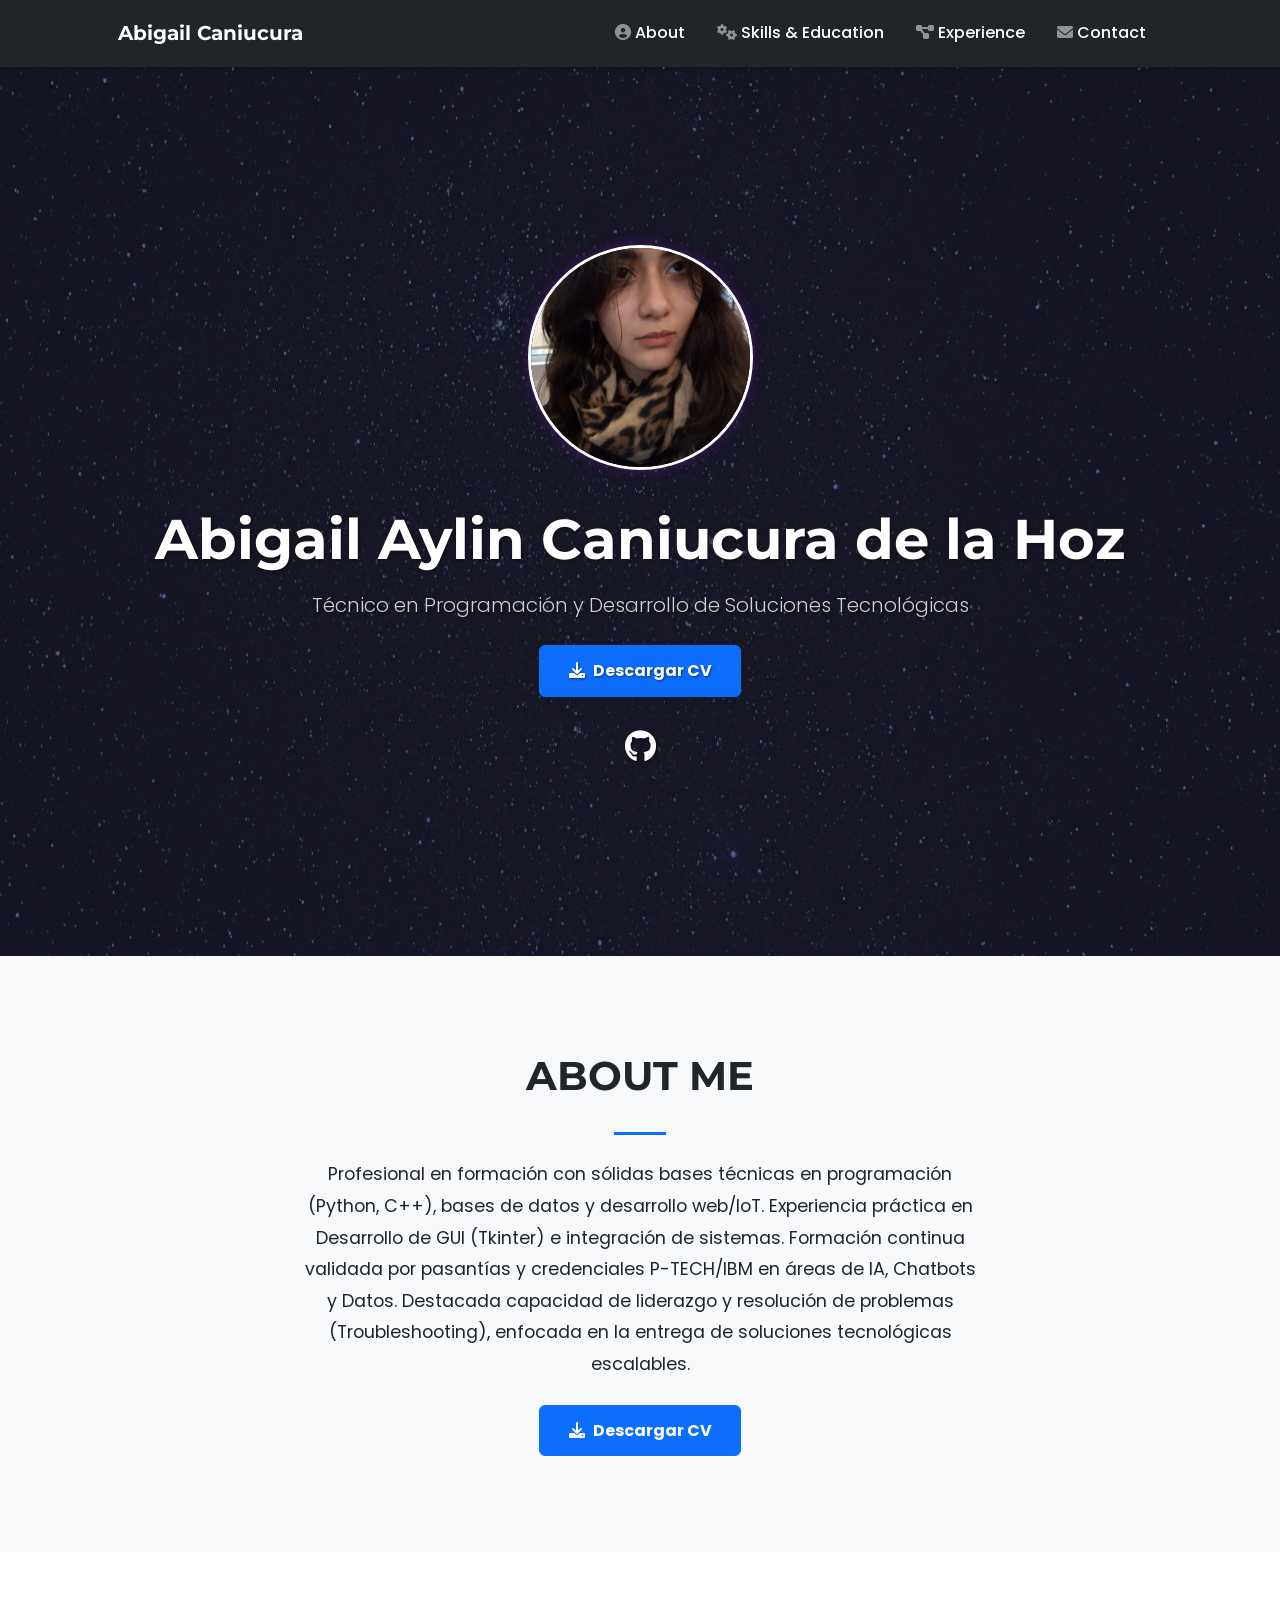
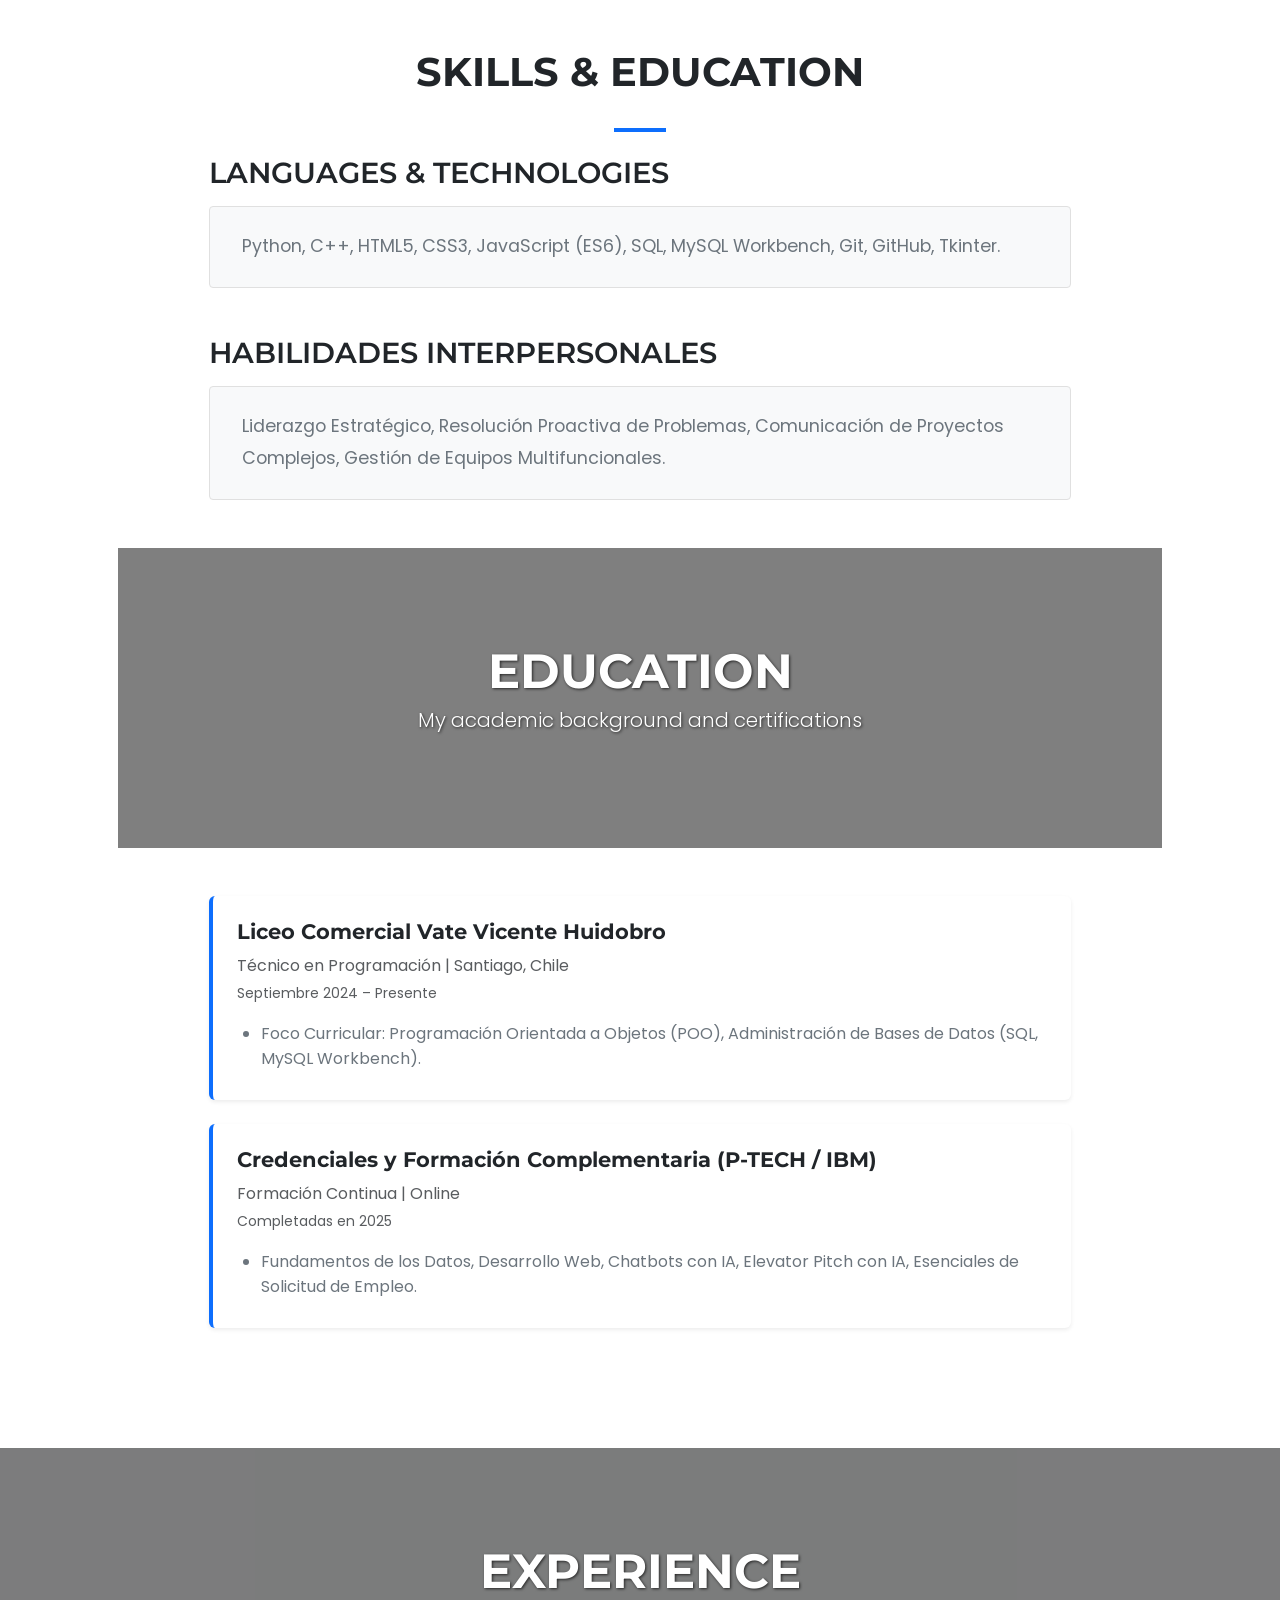
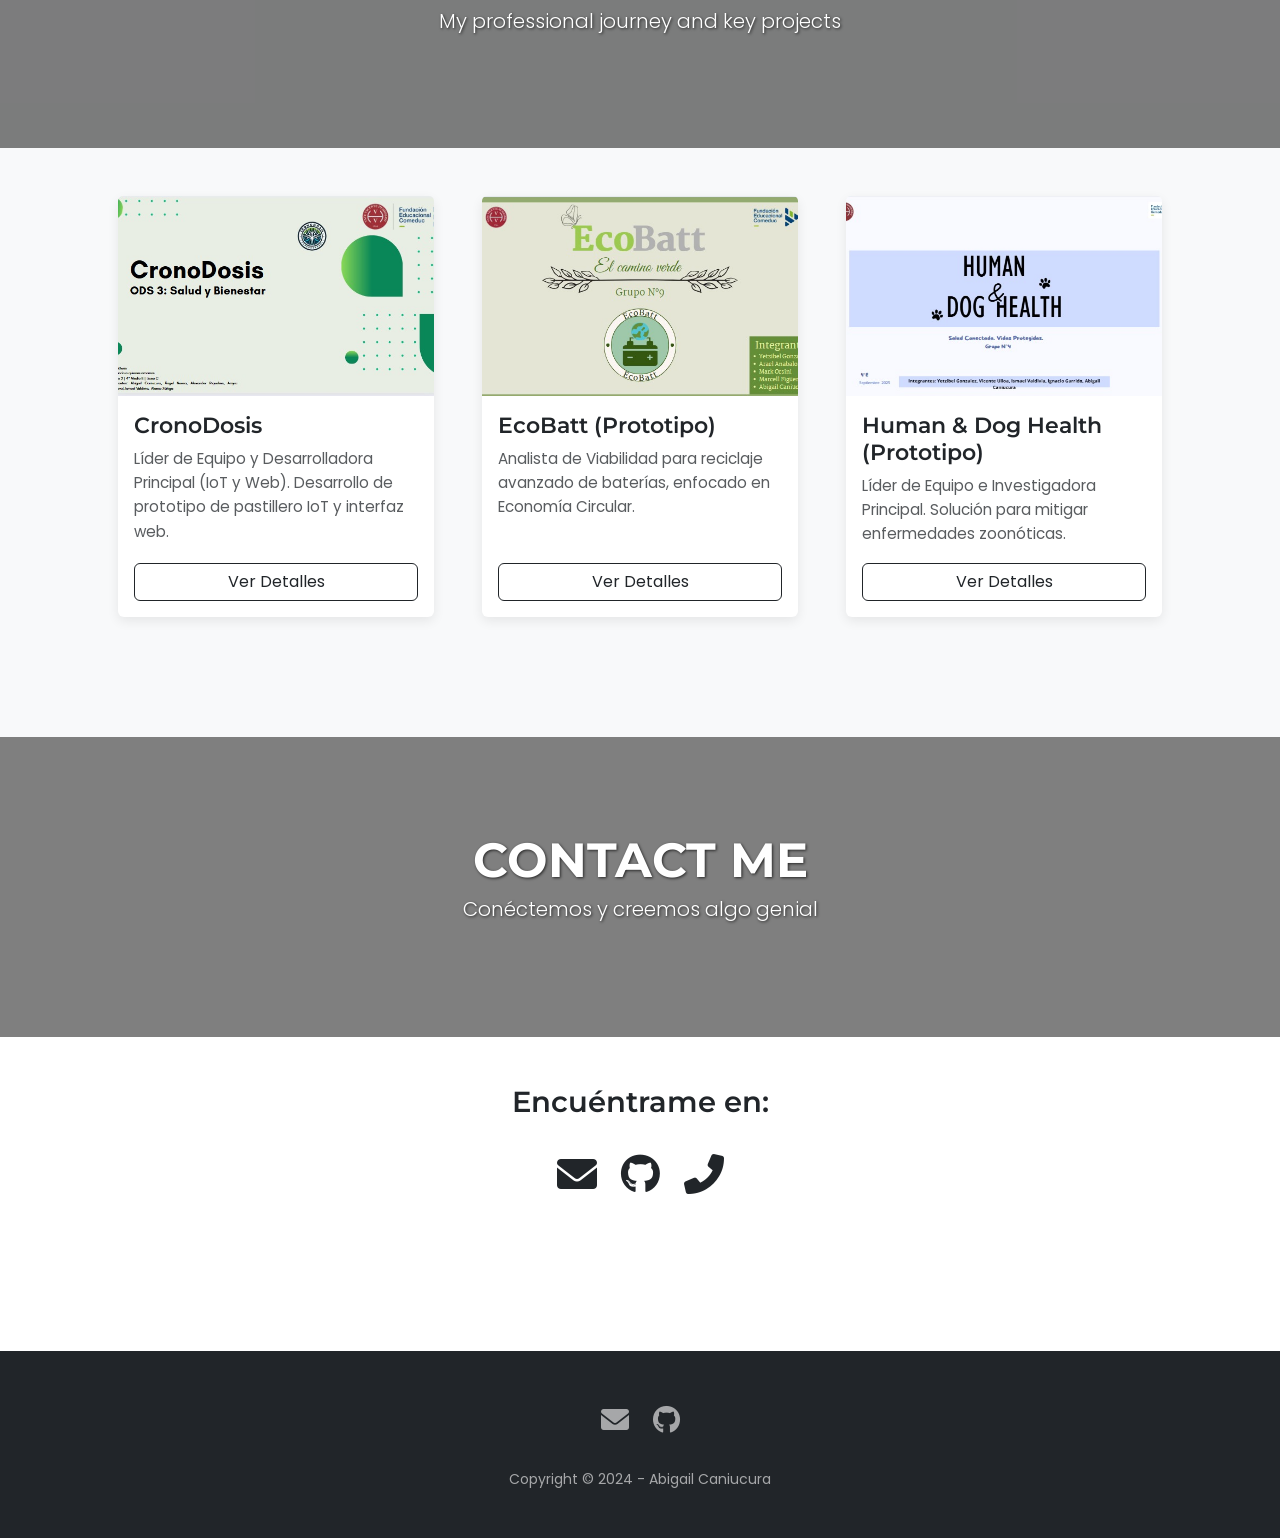
==== commit d2a488df: "ok" ====
--- a/portafolio/index.html
+++ b/portafolio/index.html
@@ -4,19 +4,11 @@
     <meta charset="UTF-8">
     <meta name="viewport" content="width=device-width, initial-scale=1.0">
     <title>Portafolio - Abigail Caniucura</title>
-    <title>Portafolio - Abigail Caniucura</title>
     
     <link rel="preconnect" href="https://fonts.googleapis.com">
     <link rel="preconnect" href="https://fonts.gstatic.com" crossorigin>
     <link href="https://fonts.googleapis.com/css2?family=Montserrat:wght@400;700&family=Poppins:wght@300;400;700&display=swap" rel="stylesheet">
-    <link rel="preconnect" href="https://fonts.googleapis.com">
-    <link rel="preconnect" href="https://fonts.gstatic.com" crossorigin>
-    <link href="https://fonts.googleapis.com/css2?family=Montserrat:wght@400;700&family=Poppins:wght@300;400;700&display=swap" rel="stylesheet">
     
-    <link href="https://cdn.jsdelivr.net/npm/bootstrap@5.3.3/dist/css/bootstrap.min.css" rel="stylesheet">
-    <link href="https://cdnjs.cloudflare.com/ajax/libs/font-awesome/6.0.0-beta3/css/all.min.css" rel="stylesheet">
-    
-    <link rel="stylesheet" href="assets/css/style.css">
     <link href="https://cdn.jsdelivr.net/npm/bootstrap@5.3.3/dist/css/bootstrap.min.css" rel="stylesheet">
     <link href="https://cdnjs.cloudflare.com/ajax/libs/font-awesome/6.0.0-beta3/css/all.min.css" rel="stylesheet">
     
@@ -55,24 +47,7 @@
                 <a class="btn btn-primary btn-xl mb-3" href="assets/CV.pdf" download="Abigail_Caniucura_CV.pdf">
                     <i class="fas fa-download me-2"></i>Descargar CV
                 </a>
-                <a class="social-link" href="https://github.com/tu-usuario" aria-label="GitHub"><i class="fab fa-github"></i></a>
-<body data-bs-spy="scroll" data-bs-target="#mainNav" data-bs-offset="100">
-
-    <nav class="navbar navbar-expand-lg navbar-light fixed-top py-3" id="mainNav">
-        <div class="container px-4 px-lg-5">
-            <a class="navbar-brand" href="#page-top">
-                <i class="fas fa-home me-2"></i>Abigail Caniucura
-            </a>
-            <button class="navbar-toggler navbar-toggler-right" type="button" data-bs-toggle="collapse" data-bs-target="#navbarResponsive" aria-controls="navbarResponsive" aria-expanded="false" aria-label="Toggle navigation">
-                <span class="navbar-toggler-icon"></span>
-            </button>
-            <div class="collapse navbar-collapse" id="navbarResponsive">
-                <ul class="navbar-nav ms-auto my-2 my-lg-0">
-                    <li class="nav-item"><a class="nav-link" href="#about"><i class="fas fa-user-circle me-1"></i>About</a></li>
-                    <li class="nav-item"><a class="nav-link" href="#skills-education"><i class="fas fa-cogs me-1"></i>Skills & Education</a></li>
-                    <li class="nav-item"><a class="nav-link" href="#experience"><i class="fas fa-project-diagram me-1"></i>Experience</a></li>
-                    <li class="nav-item"><a class="nav-link" href="#contact"><i class="fas fa-envelope me-1"></i>Contact</a></li>
-                </ul>
+                <a class="social-link" href="https://github.com/AbigailCanicura18" aria-label="GitHub"><i class="fab fa-github"></i></a>
             </div>
         </div>
     </header>
@@ -92,47 +67,6 @@
                     </a>
                 </div>
             </div>
-    </nav>
-
-    <header class="masthead d-flex align-items-center justify-content-center" id="page-top">
-        <div class="masthead-bg"></div> <div class="container text-center text-white z-1">
-            <div class="row align-items-center">
-                <div class="col-lg-6 mb-5 mb-lg-0">
-                    <div class="profile-circle-container position-relative mx-auto">
-                        <img class="profile-img" src="assets/img/perfilAby.jpeg" alt="Abigail Caniucura">
-                        <div class="star-decoration position-absolute">⭐️</div>
-                    </div>
-                    <h2 class="mt-3">Abigail Aylin Caniucura de la Hoz</h2>
-                    <p class="subheading-header">Técnico en Programación y Desarrollo de Soluciones Tecnológicas</p>
-                </div>
-                <div class="col-lg-6 text-lg-start mt-5 mt-lg-0">
-                    <blockquote class="mb-4">
-                        "Quiero ser capaz de crear cualquier cosa que pueda imaginar."
-                        <br>
-                        <span class="japanese-quote">『自分が思い描いたものを創れるようになりたい。』</span>
-                    </blockquote>
-                    <h3 class="role-title">Software Engineer</h3>
-                    <div class="social-icons-header mt-4">
-                        <a class="social-link" href="#!" aria-label="LinkedIn"><i class="fab fa-linkedin-in"></i></a>
-                        <a class="social-link" href="#!" aria-label="GitHub"><i class="fab fa-github"></i></a>
-                    </div>
-                </div>
-            </div>
-        </div>
-    </header>
-
-    <section class="page-section bg-light" id="about">
-        <div class="container px-4 px-lg-5">
-            <h2 class="text-center mt-0 section-heading">ABOUT ME</h2>
-            <hr class="divider">
-            <div class="row gx-4 gx-lg-5 justify-content-center">
-                <div class="col-lg-8 text-center">
-                    <p class="text-dark mb-4 about-text">
-                        Profesional en formación con sólidas bases técnicas en programación (Python, C++), bases de datos y desarrollo web/IoT. Experiencia práctica en Desarrollo de GUI (Tkinter) e integración de sistemas.
-                        Formación continua validada por pasantías y credenciales P-TECH/IBM en áreas de IA, Chatbots y Datos. Destacada capacidad de liderazgo y resolución de problemas (Troubleshooting), enfocada en la entrega de soluciones tecnológicas escalables.
-                    </p>
-                </div>
-            </div>
         </div>
     </section>
 
@@ -182,87 +116,6 @@
                         </ul>
                     </div>
                 </div>
-    <section class="page-section" id="skills-education">
-        <div class="container px-4 px-lg-5">
-            <h2 class="text-center mt-0 section-heading">SKILLS & EDUCATION</h2>
-            <hr class="divider">
-            
-            <div class="mb-5">
-                <h3 class="text-center sub-section-heading mb-4">LANGUAGES & TECHNOLOGIES</h3>
-                <div class="row gx-4 gx-lg-5">
-                    <div class="col-lg-6 mb-4">
-                        <div class="skill-item">
-                            <span class="skill-name">Python</span>
-                            <div class="progress">
-                                <div class="progress-bar bg-info" role="progressbar" style="width: 75%" aria-valuenow="75" aria-valuemin="0" aria-valuemax="100">75%</div>
-                            </div>
-                        </div>
-                    </div>
-                    <div class="col-lg-6 mb-4">
-                        <div class="skill-item">
-                            <span class="skill-name">C++</span>
-                            <div class="progress">
-                                <div class="progress-bar bg-primary" role="progressbar" style="width: 45%" aria-valuenow="60" aria-valuemin="0" aria-valuemax="100">45%</div>
-                            </div>
-                        </div>
-                    </div>
-                    <div class="col-lg-6 mb-4">
-                        <div class="skill-item">
-                            <span class="skill-name">HTML5</span>
-                            <div class="progress">
-                                <div class="progress-bar bg-success" role="progressbar" style="width: 80%" aria-valuenow="90" aria-valuemin="0" aria-valuemax="100">80%</div>
-                            </div>
-                        </div>
-                    </div>
-                    <div class="col-lg-6 mb-4">
-                        <div class="skill-item">
-                            <span class="skill-name">CSS</span>
-                            <div class="progress">
-                                <div class="progress-bar bg-warning" role="progressbar" style="width: 85%" aria-valuenow="85" aria-valuemin="0" aria-valuemax="100">85%</div>
-                            </div>
-                        </div>
-                    </div>
-                    <div class="col-lg-6 mb-4">
-                        <div class="skill-item">
-                            <span class="skill-name">JavaScript</span>
-                            <div class="progress">
-                                <div class="progress-bar bg-danger" role="progressbar" style="width: 65%" aria-valuenow="70" aria-valuemin="0" aria-valuemax="100">65%</div>
-                            </div>
-                        </div>
-                    </div>
-                    <div class="col-lg-6 mb-4">
-                        <div class="skill-item">
-                            <span class="skill-name">SQL / MySQL</span>
-                            <div class="progress">
-                                <div class="progress-bar bg-dark" role="progressbar" style="width: 75%" aria-valuenow="70" aria-valuemin="0" aria-valuemax="100">75%</div>
-                            </div>
-                        </div>
-                    </div>
-                </div>
-            </div>
-
-            <div class="mt-5">
-                <h3 class="text-center sub-section-heading mb-4">EDUCATION & CERTIFICATIONS</h3>
-                <div class="row gx-4 gx-lg-5 justify-content-center">
-                    <div class="col-lg-10">
-                        <div class="education-item mb-4">
-                            <h4>Liceo Comercial Vate Vicente Huidobro</h4>
-                            <p class="text-muted">Técnico en Programación | Santiago, Chile</p>
-                            <p class="small text-muted">Septiembre 2024 – Presente</p>
-                            <ul>
-                                <li>Foco Curricular: Programación Orientada a Objetos (POO), Administración de Bases de Datos (SQL, MySQL Workbench).</li>
-                            </ul>
-                        </div>
-                        <div class="education-item mb-4">
-                            <h4>Credenciales y Formación Complementaria (P-TECH / IBM)</h4>
-                            <p class="text-muted">Formación Continua | Online</p>
-                            <p class="small text-muted">Completadas en 2025</p>
-                            <ul>
-                                <li>Fundamentos de los Datos, Desarrollo Web, Chatbots con IA, Elevator Pitch con IA, Esenciales de Solicitud de Empleo.</li>
-                            </ul>
-                        </div>
-                    </div>
-                </div>
             </div>
         </div>
     </section>
@@ -306,82 +159,39 @@
                             <a href="#" class="btn btn-outline-dark mt-auto" data-bs-toggle="modal" data-bs-target="#humanDogModal">Ver Detalles</a>
                         </div>
                     </div>
-    <section class="page-section bg-light" id="experience">
-        <div class="container px-4 px-lg-5">
-            <h2 class="text-center mt-0 section-heading">EXPERIENCE & PROJECTS</h2>
-            <hr class="divider">
-            <div class="row gx-4 gx-lg-5">
-                <div class="col-lg-4 col-md-6 mb-4">
-                    <div class="card project-card h-100">
-                        <img src="assets/img/portadaCrono.jpeg" class="card-img-top" alt="Proyecto CronoDosis">
-                        <div class="card-body d-flex flex-column">
-                            <h5 class="card-title">CronoDosis</h5>
-                            <p class="card-text text-muted flex-grow-1">Líder de Equipo y Desarrolladora Principal (IoT y Web). Desarrollo de prototipo de pastillero IoT y interfaz web.</p>
-                            <a href="#" class="btn btn-outline-dark mt-auto" data-bs-toggle="modal" data-bs-target="#cronoDosisModal">Ver Detalles</a>
-                        </div>
-                    </div>
-                </div>
-                <div class="col-lg-4 col-md-6 mb-4">
-                    <div class="card project-card h-100">
-                        <img src="assets/img/portadaEco.jpeg" class="card-img-top" alt="Proyecto EcoBatt">
-                        <div class="card-body d-flex flex-column">
-                            <h5 class="card-title">EcoBatt (Prototipo)</h5>
-                            <p class="card-text text-muted flex-grow-1">Analista de Viabilidad para reciclaje avanzado de baterías, enfocado en Economía Circular.</p>
-                            <a href="#" class="btn btn-outline-dark mt-auto" data-bs-toggle="modal" data-bs-target="#ecoBattModal">Ver Detalles</a>
-                        </div>
-                    </div>
-                </div>
-                <div class="col-lg-4 col-md-6 mb-4">
-                    <div class="card project-card h-100">
-                        <img src="assets/img/portadaHuman.jpeg" class="card-img-top" alt="Proyecto Human & Dog Health">
-                        <div class="card-body d-flex flex-column">
-                            <h5 class="card-title">Human & Dog Health (Prototipo)</h5>
-                            <p class="card-text text-muted flex-grow-1">Líder de Equipo e Investigadora Principal. Solución para mitigar enfermedades zoonóticas.</p>
-                            <a href="#" class="btn btn-outline-dark mt-auto" data-bs-toggle="modal" data-bs-target="#humanDogModal">Ver Detalles</a>
-                        </div>
-                    </div>
                 </div>
             </div>
         </div>
     </section>
 
     <section class="page-section" id="contact">
-        <div class="container px-4 px-lg-5">
-            <h2 class="text-center mt-0 section-heading">CONTACT ME</h2>
-            <hr class="divider">
-            <div class="row gx-4 gx-lg-5 justify-content-center">
-                <div class="col-lg-6">
-                    <form id="contactForm">
-                        <div class="form-floating mb-3">
-                            <input class="form-control" id="name" type="text" placeholder="Tu Nombre..." required>
-                            <label for="name">Nombre Completo</label>
-                        </div>
-                        <div class="form-floating mb-3">
-                            <input class="form-control" id="email" type="email" placeholder="nombre@ejemplo.com" required>
-                            <label for="email">Correo Electrónico</label>
-                        </div>
-                        <div class="form-floating mb-3">
-                            <textarea class="form-control" id="message" type="text" placeholder="Tu Mensaje aquí..." style="height: 10rem" required></textarea>
-                            <label for="message">Mensaje</label>
-                        </div>
-                        <div class="d-grid">
-                            <button class="btn btn-primary btn-xl" id="submitButton" type="submit">Enviar Mensaje</button>
-                        </div>
-                    </form>
-                </div>
-            </div>
-        </div>
-        </div>
-    </section>
-
-    <section class="page-section" id="contact">
-        <div class="section-header-banner" style="background-image: url('assets/img/header_contact.jpeg'); background-color: var(--primary-dark);">
+        <div class="section-header-banner" style="background-image: url('assets/img/contacto.jpg'); background-color: var(--primary-dark);">
             <div class="overlay"></div>
             <div class="content text-white text-center">
                 <h2 class="mb-1">CONTACT ME</h2>
                 <p class="lead">Conéctemos y creemos algo genial</p>
+            </div>
+        </div>
+        <div class="container px-4 px-lg-5 mt-5">
+            <div class="row gx-4 gx-lg-5 justify-content-center text-center mb-5">
+                <div class="col-lg-8">
+                    <h3 class="sub-section-heading mb-4">Encuéntrame en:</h3>
+                    <div class="social-icons-contact d-flex justify-content-center gap-4">
+                        <a href="mailto:abigailcanicura@gmail.com" class="social-link-contact" aria-label="Email" data-bs-toggle="tooltip" title="abigailcanicura@gmail.com"><i class="fas fa-envelope"></i></a>
+                        <a href="https://github.com/AbigailCanicura18" target="_blank" class="social-link-contact" aria-label="GitHub" data-bs-toggle="tooltip" title="GitHub"><i class="fab fa-github"></i></a>
+                        <a href="tel:+56982315515" class="social-link-contact" aria-label="Phone" data-bs-toggle="tooltip" title="+56 9 8231 5515"><i class="fas fa-phone-alt"></i></a>
+                    </div>
+                </div>
+            </div>
+        </div>
+    </section>
+
     <footer class="bg-dark py-5">
         <div class="container px-4 px-lg-5">
+            <div class="social-icons-footer d-flex justify-content-center gap-4 mb-4">
+                <a href="mailto:abigailcanicura@gmail.com" class="social-link-footer" aria-label="Email" data-bs-toggle="tooltip" title="abigailcanicura@gmail.com"><i class="fas fa-envelope"></i></a>
+                <a href="https://github.com/AbigailCanicura18" target="_blank" class="social-link-footer" aria-label="GitHub" data-bs-toggle="tooltip" title="GitHub"><i class="fab fa-github"></i></a>
+                </div>
             <div class="small text-center text-white-50">Copyright &copy; 2024 - Abigail Caniucura</div>
         </div>
     </footer>
@@ -403,12 +213,21 @@
                         <div class="carousel-inner">
                             <div class="carousel-item active">
                                 <img src="assets/img/cronoDosis/prototipo.jpg" class="d-block w-100 carousel-image-fixed" alt="Prototipo">
+                                <div class="carousel-caption">
+                                    <p>Hardware y prototipado del dispensador IoT.</p>
+                                </div>
                             </div>
                             <div class="carousel-item">
                                 <img src="assets/img/cronoDosis/equipo.jpg" class="d-block w-100 carousel-image-fixed" alt="Equipo">
+                                <div class="carousel-caption">
+                                    <p>Liderando la sesión de planificación y desarrollo con el equipo.</p>
+                                </div>
                             </div>
                             <div class="carousel-item">
                                 <img src="assets/img/cronoDosis/investigacion.jpg" class="d-block w-100 carousel-image-fixed" alt="Investigación">
+                                <div class="carousel-caption">
+                                    <p>Fase de investigación y diseño de la interfaz web.</p>
+                                </div>
                             </div>
                         </div>
                         <button class="carousel-control-prev" type="button" data-bs-target="#carouselCronoDosis" data-bs-slide="prev">
@@ -420,21 +239,8 @@
                             <span class="visually-hidden">Siguiente</span>
                         </button>
                     </div>
-                    <p class="mt-4">Dirigí el equipo y fui responsable de la programación principal del prototipo de pastillero IoT, además del desarrollo de la interfaz web (HTML, CSS, JS).</p>
-                </div>
-            </div>
-        </div>
-        <div class="container px-4 px-lg-5 mt-5">
-            <div class="row gx-4 gx-lg-5 justify-content-center text-center mb-5">
-                <div class="col-lg-8">
-                    <h3 class="sub-section-heading mb-4">Encuéntrame en:</h3>
-                    <div class="social-icons-contact d-flex justify-content-center gap-4">
-                        <a href="mailto:abigailcanicura@gmail.com" class="social-link-contact" aria-label="Email" data-bs-toggle="tooltip" title="abigailcanicura@gmail.com"><i class="fas fa-envelope"></i></a>
-                        <a href="https://github.com/tu-usuario" target="_blank" class="social-link-contact" aria-label="GitHub" data-bs-toggle="tooltip" title="GitHub"><i class="fab fa-github"></i></a>
-                        <a href="https://instagram.com/tu-usuario" target="_blank" class="social-link-contact" aria-label="Instagram" data-bs-toggle="tooltip" title="Instagram"><i class="fab fa-instagram"></i></a>
-                        <a href="tel:+56982315515" class="social-link-contact" aria-label="Phone" data-bs-toggle="tooltip" title="+56 9 8231 5515"><i class="fas fa-phone-alt"></i></a>
-                    </div>
-                </div>
+                </div>
+            </div>
         </div>
     </div>
 
@@ -453,10 +259,16 @@
                         </div>
                         <div class="carousel-inner">
                             <div class="carousel-item active">
-                                <img src="assets/img/ecoBatt/modelo.jpeg" class="d-block w-100 carousel-image-fixed" alt="Modelo EcoBatt">
+                                <img src="assets/img/ecoBatt/modelo.jpg" class="d-block w-100 carousel-image-fixed" alt="Modelo EcoBatt">
+                                <div class="carousel-caption">
+                                    <p>Diseño y análisis del modelo de negocio de economía circular.</p>
+                                </div>
                             </div>
                             <div class="carousel-item">
                                 <img src="assets/img/ecoBatt/plano_ecobatt.png" class="d-block w-100 carousel-image-fixed" alt="Plano EcoBatt">
+                                <div class="carousel-caption">
+                                    <p>Planificación técnica y diagrama de flujo del sistema de reciclaje.</p>
+                                </div>
                             </div>
                         </div>
                         <button class="carousel-control-prev" type="button" data-bs-target="#carouselEcoBatt" data-bs-slide="prev">
@@ -468,20 +280,13 @@
                             <span class="visually-hidden">Siguiente</span>
                         </button>
                     </div>
-                    <p class="mt-4">Analista de Viabilidad para un prototipo de reciclaje avanzado de baterías, enfocándose en principios de Economía Circular. Contribución al diseño del sistema y evaluación de impacto.</p>
-                </div>
-            </div>
-        </div>
-    </section>
-
-    <footer class="bg-dark py-5">
-        <div class="container px-4 px-lg-5">
-            <div class="small text-center text-white-50">Copyright &copy; 2024 - Abigail Caniucura</div>
+                </div>
+            </div>
         </div>
     </div>
 
     <div class="modal fade" id="humanDogModal" tabindex="-1" aria-labelledby="humanDogModalLabel" aria-hidden="true">
-        <div class="modal-dialog modal-dialog-centered modal-md"> 
+        <div class="modal-dialog modal-dialog-centered modal-sm"> 
             <div class="modal-content">
                 <div class="modal-header border-0">
                     <h5 class="modal-title" id="humanDogModalLabel">Human & Dog Health (Prototipo)</h5>
@@ -497,16 +302,28 @@
                         </div>
                         <div class="carousel-inner">
                             <div class="carousel-item active">
-                                <img src="assets/img/human&dog_health/mapa.png" class="d-block carousel-image-vertical mx-auto" alt="Mapa">
-                            </div>
-                            <div class="carousel-item">
-                                <img src="assets/img/human&dog_health/denuncias.png" class="d-block carousel-image-vertical mx-auto" alt="Denuncias">
-                            </div>
-                            <div class="carousel-item">
-                                <img src="assets/img/human&dog_health/info.png" class="d-block carousel-image-vertical mx-auto" alt="Información">
-                            </div>
-                            <div class="carousel-item">
-                                <img src="assets/img/human&dog_health/login.png" class="d-block carousel-image-vertical mx-auto" alt="Login">
+                                <img src="assets/img/human&dog_health/mapa.png" class="d-block carousel-image-small-vertical mx-auto" alt="Mapa">
+                                <div class="carousel-caption">
+                                    <p>Interfaz de mapa para geolocalización de servicios.</p>
+                                </div>
+                            </div>
+                            <div class="carousel-item">
+                                <img src="assets/img/human&dog_health/denuncias.png" class="d-block carousel-image-small-vertical mx-auto" alt="Denuncias">
+                                <div class="carousel-caption">
+                                    <p>Módulo de registro y seguimiento de denuncias.</p>
+                                </div>
+                            </div>
+                            <div class="carousel-item">
+                                <img src="assets/img/human&dog_health/info.png" class="d-block carousel-image-small-vertical mx-auto" alt="Información">
+                                <div class="carousel-caption">
+                                    <p>Pantalla de información y prevención de zoonosis.</p>
+                                </div>
+                            </div>
+                            <div class="carousel-item">
+                                <img src="assets/img/human&dog_health/login.png" class="d-block carousel-image-small-vertical mx-auto" alt="Login">
+                                <div class="carousel-caption">
+                                    <p>Diseño de la pantalla de inicio de sesión y registro.</p>
+                                </div>
                             </div>
                         </div>
                         <button class="carousel-control-prev" type="button" data-bs-target="#carouselHumanDog" data-bs-slide="prev">
@@ -518,125 +335,11 @@
                             <span class="visually-hidden">Siguiente</span>
                         </button>
                     </div>
-                    <p class="mt-4">Dirigí la formulación de una solución tecnológica para mitigar enfermedades zoonóticas, realizando investigación exhaustiva y diseñando la propuesta de aplicación móvil.</p>
                 </div>
             </div>
         </div>
     </div>
 
-    <div class="modal fade" id="cronoDosisModal" tabindex="-1" aria-labelledby="cronoDosisModalLabel" aria-hidden="true">
-        <div class="modal-dialog modal-dialog-centered modal-md"> 
-            <div class="modal-content">
-                <div class="modal-header border-0">
-                    <h5 class="modal-title" id="cronoDosisModalLabel">CronoDosis: IoT y Web</h5>
-                    <button type="button" class="btn-close" data-bs-dismiss="modal" aria-label="Cerrar"></button>
-                </div>
-                <div class="modal-body">
-                    <div id="carouselCronoDosis" class="carousel slide" data-bs-ride="carousel">
-                        <div class="carousel-indicators">
-                            <button type="button" data-bs-target="#carouselCronoDosis" data-bs-slide-to="0" class="active" aria-current="true" aria-label="Slide 1"></button>
-                            <button type="button" data-bs-target="#carouselCronoDosis" data-bs-slide-to="1" aria-label="Slide 2"></button>
-                            <button type="button" data-bs-target="#carouselCronoDosis" data-bs-slide-to="2" aria-label="Slide 3"></button>
-                        </div>
-                        <div class="carousel-inner">
-                            <div class="carousel-item active">
-                                <img src="assets/img/cronoDosis/prototipo.jpg" class="d-block w-100 carousel-image-fixed" alt="Prototipo">
-                                <div class="carousel-caption">
-                                    <p>Hardware y prototipado del dispensador IoT.</p>
-                                </div>
-                            </div>
-                            <div class="carousel-item">
-                                <img src="assets/img/cronoDosis/equipo.jpg" class="d-block w-100 carousel-image-fixed" alt="Equipo">
-                                <div class="carousel-caption">
-                                    <p>Liderando la sesión de planificación y desarrollo con el equipo.</p>
-                                </div>
-                            </div>
-                            <div class="carousel-item">
-                                <img src="assets/img/cronoDosis/investigacion.jpg" class="d-block w-100 carousel-image-fixed" alt="Investigación">
-                                <div class="carousel-caption">
-                                    <p>Fase de investigación y diseño de la interfaz web.</p>
-                                </div>
-                            </div>
-                        </div>
-                        <button class="carousel-control-prev" type="button" data-bs-target="#carouselCronoDosis" data-bs-slide="prev">
-                            <span class="carousel-control-prev-icon" aria-hidden="true"></span>
-                            <span class="visually-hidden">Anterior</span>
-                        </button>
-                        <button class="carousel-control-next" type="button" data-bs-target="#carouselCronoDosis" data-bs-slide="next">
-                            <span class="carousel-control-next-icon" aria-hidden="true"></span>
-                            <span class="visually-hidden">Siguiente</span>
-                        </button>
-                    </div>
-                </div>
-            </div>
-        </div>
-    </div>
-
-    <div class="modal fade" id="ecoBattModal" tabindex="-1" aria-labelledby="ecoBattModalLabel" aria-hidden="true">
-        <div class="modal-dialog modal-dialog-centered modal-md"> 
-            <div class="modal-content">
-                <div class="modal-header border-0">
-                    <h5 class="modal-title" id="ecoBattModalLabel">EcoBatt (Prototipo)</h5>
-                    <button type="button" class="btn-close" data-bs-dismiss="modal" aria-label="Cerrar"></button>
-                </div>
-                <div class="modal-body">
-                    <div id="carouselEcoBatt" class="carousel slide" data-bs-ride="carousel">
-                        <div class="carousel-indicators">
-                            <button type="button" data-bs-target="#carouselEcoBatt" data-bs-slide-to="0" class="active" aria-current="true" aria-label="Slide 1"></button>
-                            <button type="button" data-bs-target="#carouselEcoBatt" data-bs-slide-to="1" aria-label="Slide 2"></button>
-                        </div>
-                        <div class="carousel-inner">
-                            <div class="carousel-item active">
-                                <img src="assets/img/ecoBatt/modelo.jpg" class="d-block w-100 carousel-image-fixed" alt="Modelo EcoBatt">
-                                <div class="carousel-caption">
-                                    <p>Diseño y análisis del modelo de negocio de economía circular.</p>
-                                </div>
-                            </div>
-                            <div class="carousel-item">
-                                <img src="assets/img/ecoBatt/plano_ecobatt.png" class="d-block w-100 carousel-image-fixed" alt="Plano EcoBatt">
-                                <div class="carousel-caption">
-                                    <p>Planificación técnica y diagrama de flujo del sistema de reciclaje.</p>
-                                </div>
-                            </div>
-                        </div>
-                        <button class="carousel-control-prev" type="button" data-bs-target="#carouselEcoBatt" data-bs-slide="prev">
-                            <span class="carousel-control-prev-icon" aria-hidden="true"></span>
-                            <span class="visually-hidden">Anterior</span>
-                        </button>
-                        <button class="carousel-control-next" type="button" data-bs-target="#carouselEcoBatt" data-bs-slide="next">
-                            <span class="carousel-control-next-icon" aria-hidden="true"></span>
-                            <span class="visually-hidden">Siguiente</span>
-                        </button>
-                    </div>
-                </div>
-            </div>
-        </div>
-    </div>
-
-    <div class="modal fade" id="humanDogModal" tabindex="-1" aria-labelledby="humanDogModalLabel" aria-hidden="true">
-        <div class="modal-dialog modal-dialog-centered modal-sm"> 
-            <div class="modal-content">
-                <div class="modal-header border-0">
-                    <h5 class="modal-title" id="humanDogModalLabel">Human & Dog Health (Prototipo)</h5>
-                    <button type="button" class="btn-close" data-bs-dismiss="modal" aria-label="Cerrar"></button>
-                </div>
-                <div class="modal-body">
-                    <div id="carouselHumanDog" class="carousel slide" data-bs-ride="carousel">
-                        <div class="carousel-indicators">
-                            <button type="button" data-bs-target="#carouselHumanDog" data-bs-slide-to="0" class="active" aria-current="true" aria-label="Slide 1"></button>
-                            <button type="button" data-bs-target="#carouselHumanDog" data-bs-slide-to="1" aria-label="Slide 2"></button>
-                            <button type="button" data-bs-target="#carouselHumanDog" data-bs-slide-to="2" aria-label="Slide 3"></button>
-                            <button type="button" data-bs-target="#carouselHumanDog" data-bs-slide-to="3" aria-label="Slide 4"></button>
-                        </div>
-                        <div class="carousel-inner">
-                            <div class="carousel-item active">
-                                <img src="assets/img/human&dog_health/mapa.png" class="d-block carousel-image-small-vertical mx-auto" alt="Mapa">
-                                <div class="carousel-caption">
-                                    <p>Interfaz de mapa para geolocalización de servicios.</p>
-                                </div>
-                            </div>
-                            <div class="carousel-item">
-                 
     <script src="https://cdn.jsdelivr.net/npm/bootstrap@5.3.3/dist/js/bootstrap.bundle.min.js"></script>
     <script src="assets/js/script.js"></script>
 </body>
